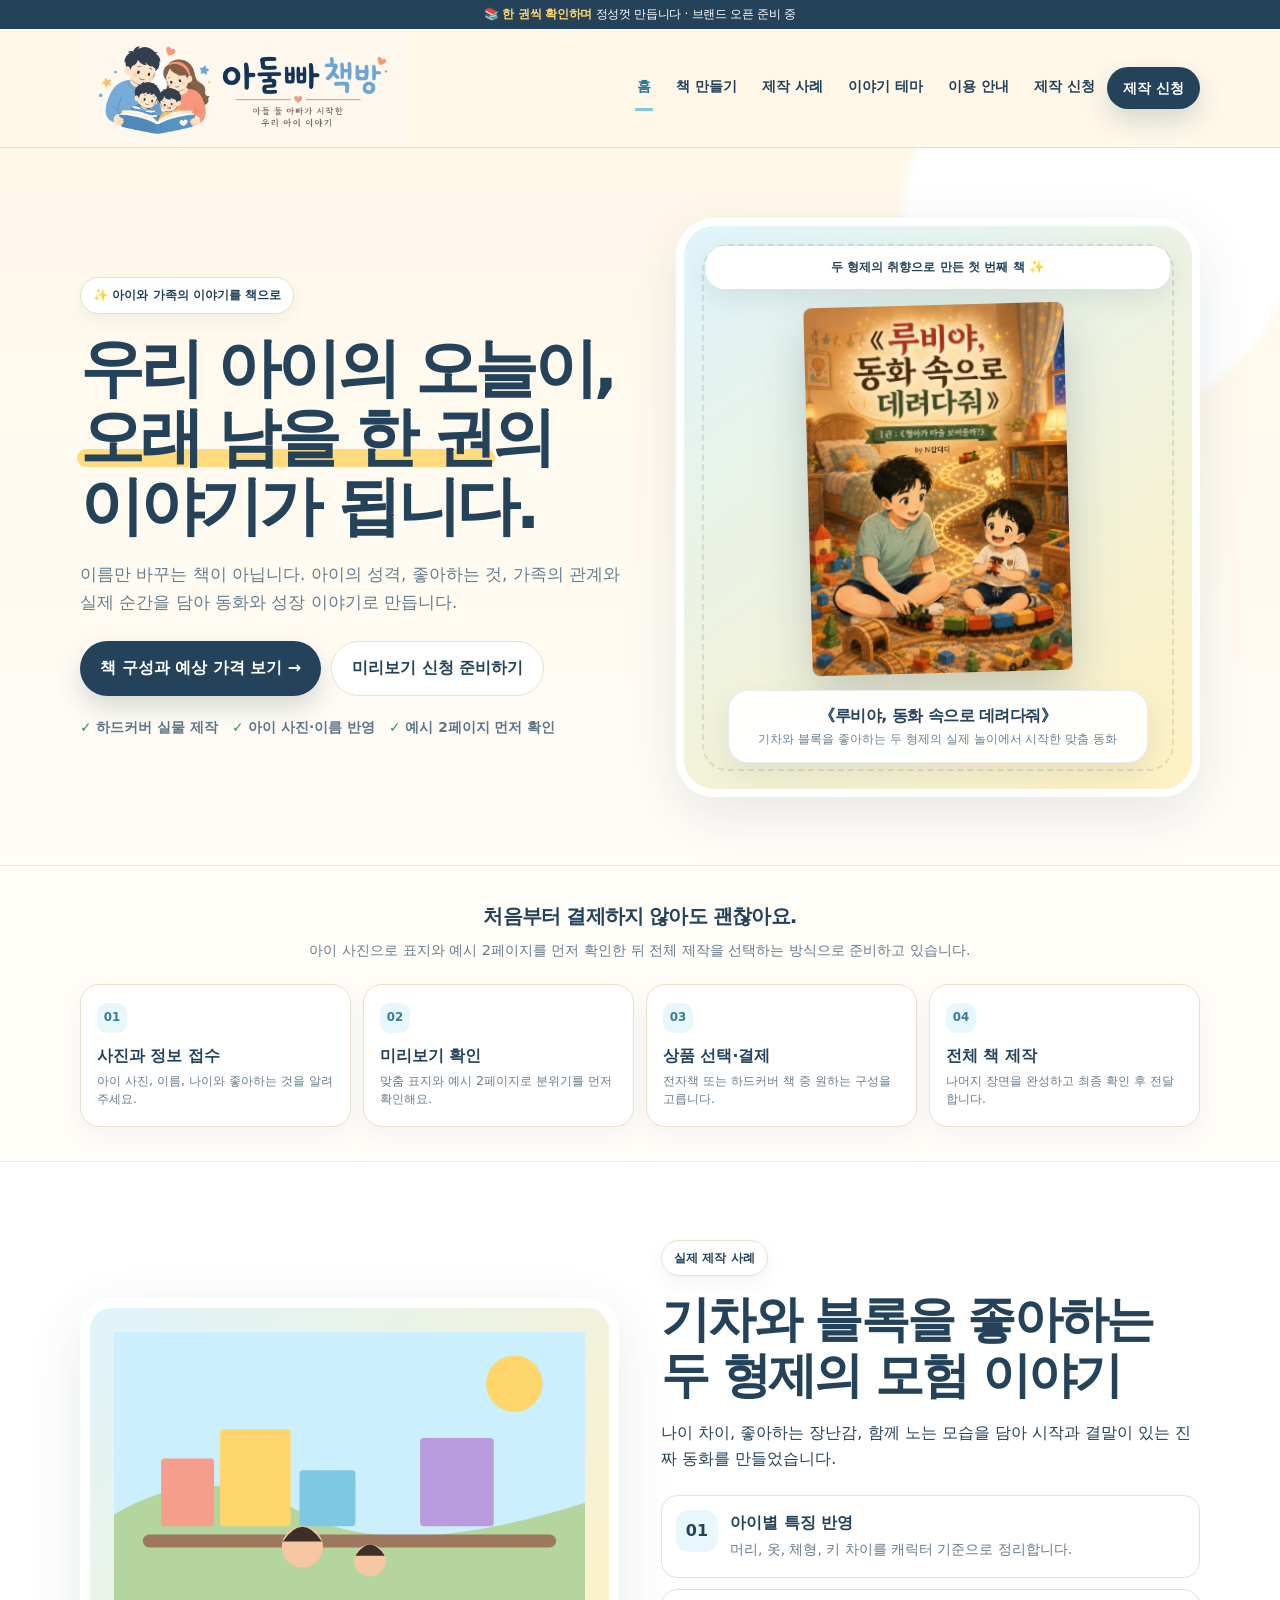
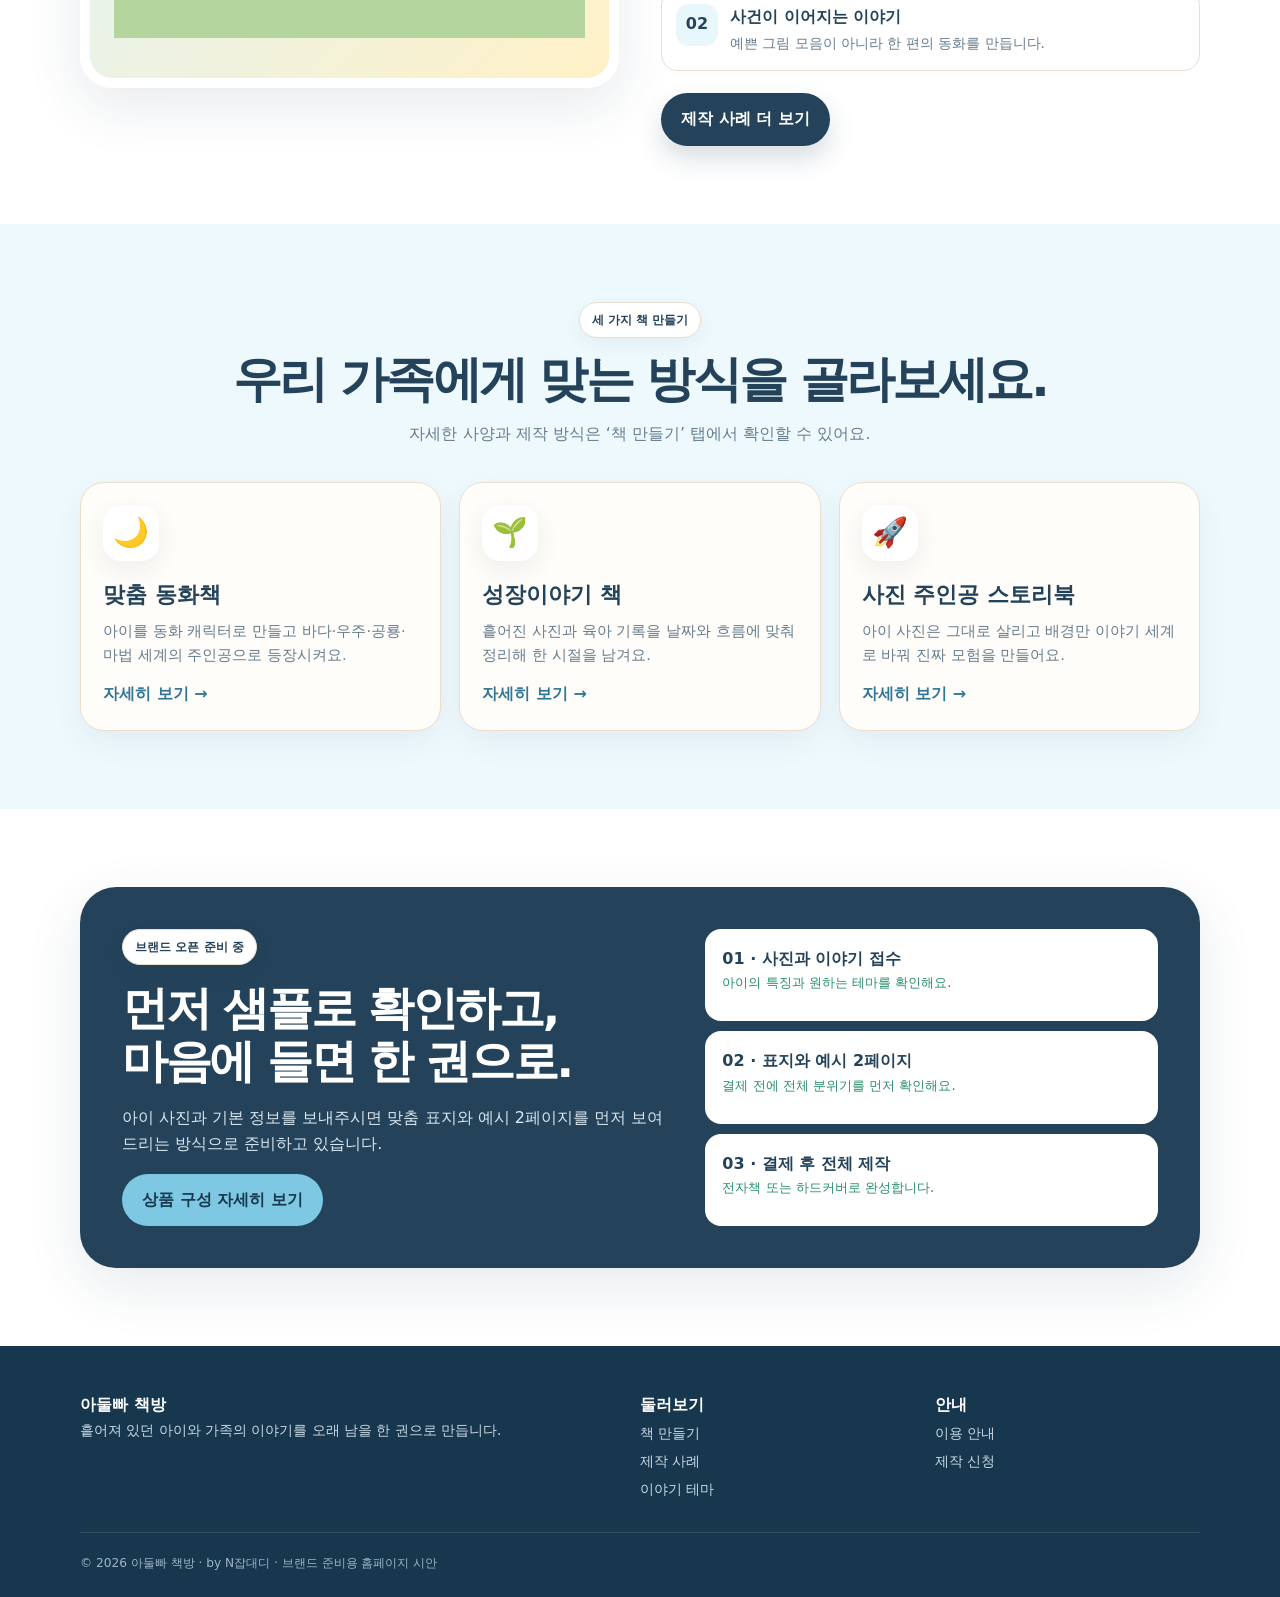
==== index.html @ 071fc6e5 "Complete homepage flow and product options [site-v24]" ====
<!doctype html><html lang="ko"><head><meta charset="utf-8"><meta name="viewport" content="width=device-width,initial-scale=1"><meta name="description" content="아둘빠 책방 — 우리 아이 이야기를 한 권의 책으로 만듭니다."><title>아둘빠 책방</title><link rel="stylesheet" href="styles.css?v=12"><link rel="stylesheet" href="image-fixes-v24.css?v=24"></head><body><div class="notice">📚 <b>한 권씩 확인하며</b> 정성껏 만듭니다 · 브랜드 오픈 준비 중</div><header><div class="container nav"><a class="brand brand-original" href="index.html" aria-label="아둘빠 책방 홈"><span class="brand-art" aria-hidden="true"></span><span class="brand-lettering" aria-hidden="true"></span></a><nav class="navlinks"><a href="index.html">홈</a><a href="products.html">책 만들기</a><a href="stories.html">제작 사례</a><a href="themes.html">이야기 테마</a><a href="guide.html">이용 안내</a><a href="apply.html">제작 신청</a></nav><a class="btn btn-primary btn-small" href="apply.html">제작 신청</a><button class="menu" aria-label="메뉴 열기">☰</button></div></header><main><section class="hero"><div class="container hero-grid"><div><span class="eyebrow">✨ 아이와 가족의 이야기를 책으로</span><h1>우리 아이의 오늘이,<br><span class="highlight">오래 남을 한 권</span>의<br>이야기가 됩니다.</h1><p class="lead">이름만 바꾸는 책이 아닙니다. 아이의 성격, 좋아하는 것, 가족의 관계와 실제 순간을 담아 동화와 성장 이야기로 만듭니다.</p><div class="hero-actions"><a class="btn btn-primary" href="products.html">책 구성과 예상 가격 보기 →</a><a class="btn btn-soft" href="apply.html">미리보기 신청 준비하기</a></div><div class="hero-meta"><span><i>✓</i> 하드커버 실물 제작</span><span><i>✓</i> 아이 사진·이름 반영</span><span><i>✓</i> 예시 2페이지 먼저 확인</span></div></div><div class="visual-card"><div class="float-note">두 형제의 취향으로 만든 첫 번째 책 ✨</div><div class="book-stage"><img class="book-cover real-book-cover" src="assets/rubiya-cover-v20.jpg?v=21" alt="루비야, 동화 속으로 데려다줘 책 표지"></div><div class="cover-caption"><strong>《루비야, 동화 속으로 데려다줘》</strong><small>기차와 블록을 좋아하는 두 형제의 실제 놀이에서 시작한 맞춤 동화</small></div></div></div></section><section class="home-preview-flow"><div class="container"><div class="preview-flow-head"><strong>처음부터 결제하지 않아도 괜찮아요.</strong><span>아이 사진으로 표지와 예시 2페이지를 먼저 확인한 뒤 전체 제작을 선택하는 방식으로 준비하고 있습니다.</span></div><div class="preview-flow-grid"><div class="preview-flow-item"><em>01</em><b>사진과 정보 접수</b><small>아이 사진, 이름, 나이와 좋아하는 것을 알려주세요.</small></div><div class="preview-flow-item"><em>02</em><b>미리보기 확인</b><small>맞춤 표지와 예시 2페이지로 분위기를 먼저 확인해요.</small></div><div class="preview-flow-item"><em>03</em><b>상품 선택·결제</b><small>전자책 또는 하드커버 책 중 원하는 구성을 고릅니다.</small></div><div class="preview-flow-item"><em>04</em><b>전체 책 제작</b><small>나머지 장면을 완성하고 최종 확인 후 전달합니다.</small></div></div></div></section><section class="section white"><div class="container sample"><div class="sample-art"><svg viewBox="0 0 800 520"><rect width="800" height="520" fill="#cceffd"/><circle cx="680" cy="88" r="48" fill="#ffd66b"/><path d="M0 310Q160 215 315 305T800 290V520H0Z" fill="#b4d59d"/><rect x="80" y="215" width="90" height="115" rx="6" fill="#f59e8b"/><rect x="180" y="165" width="120" height="165" rx="6" fill="#ffd66b"/><rect x="315" y="235" width="95" height="95" rx="6" fill="#7ec8e3"/><rect x="520" y="180" width="125" height="150" rx="6" fill="#ba9be0"/><path d="M60 355h680" stroke="#9d785e" stroke-width="22" stroke-linecap="round"/><circle cx="320" cy="365" r="35" fill="#f7c7a3"/><circle cx="435" cy="388" r="27" fill="#f7c7a3"/><path d="M287 356q33-50 66 0M410 380q25-38 50 0" fill="#3d2f29"/></svg></div><div><span class="eyebrow">실제 제작 사례</span><h2 style="font-size:clamp(2rem,3.8vw,3.5rem);line-height:1.15;letter-spacing:-.055em;margin:16px 0">기차와 블록을 좋아하는<br>두 형제의 모험 이야기</h2><p class="lead">나이 차이, 좋아하는 장난감, 함께 노는 모습을 담아 시작과 결말이 있는 진짜 동화를 만들었습니다.</p><div class="checks"><div class="check"><i>01</i><div><b>아이별 특징 반영</b><span>머리, 옷, 체형, 키 차이를 캐릭터 기준으로 정리합니다.</span></div></div><div class="check"><i>02</i><div><b>사건이 이어지는 이야기</b><span>예쁜 그림 모음이 아니라 한 편의 동화를 만듭니다.</span></div></div></div><a class="btn btn-primary" href="stories.html">제작 사례 더 보기</a></div></div></section><section class="section blue"><div class="container"><div class="head center"><span class="eyebrow">세 가지 책 만들기</span><h2>우리 가족에게 맞는 방식을 골라보세요.</h2><p>자세한 사양과 제작 방식은 ‘책 만들기’ 탭에서 확인할 수 있어요.</p></div><div class="quick-grid compact-quick-grid"><article class="quick-card"><div class="icon">🌙</div><h3>맞춤 동화책</h3><p>아이를 동화 캐릭터로 만들고 바다·우주·공룡·마법 세계의 주인공으로 등장시켜요.</p><a class="more" href="products.html#fairy">자세히 보기 →</a></article><article class="quick-card"><div class="icon">🌱</div><h3>성장이야기 책</h3><p>흩어진 사진과 육아 기록을 날짜와 흐름에 맞춰 정리해 한 시절을 남겨요.</p><a class="more" href="products.html#growth">자세히 보기 →</a></article><article class="quick-card"><div class="icon">🚀</div><h3>사진 주인공 스토리북</h3><p>아이 사진은 그대로 살리고 배경만 이야기 세계로 바꿔 진짜 모험을 만들어요.</p><a class="more" href="products.html#photo">자세히 보기 →</a></article></div></div></section><section class="section white"><div class="container cta-band"><div><span class="eyebrow">브랜드 오픈 준비 중</span><h2 style="font-size:clamp(2rem,3.6vw,3.4rem);line-height:1.15;letter-spacing:-.05em;margin:17px 0">먼저 샘플로 확인하고,<br>마음에 들면 한 권으로.</h2><p>아이 사진과 기본 정보를 보내주시면 맞춤 표지와 예시 2페이지를 먼저 보여드리는 방식으로 준비하고 있습니다.</p><a class="btn btn-sky" href="products.html">상품 구성 자세히 보기</a></div><div class="slots"><div class="slot open"><strong>01 · 사진과 이야기 접수</strong><small>아이의 특징과 원하는 테마를 확인해요.</small></div><div class="slot open"><strong>02 · 표지와 예시 2페이지</strong><small>결제 전에 전체 분위기를 먼저 확인해요.</small></div><div class="slot open"><strong>03 · 결제 후 전체 제작</strong><small>전자책 또는 하드커버로 완성합니다.</small></div></div></div></section></main><footer><div class="container"><div class="footer-grid"><div><strong>아둘빠 책방</strong><p>흩어져 있던 아이와 가족의 이야기를 오래 남을 한 권으로 만듭니다.</p></div><div><strong>둘러보기</strong><a href="products.html">책 만들기</a><a href="stories.html">제작 사례</a><a href="themes.html">이야기 테마</a></div><div><strong>안내</strong><a href="guide.html">이용 안내</a><a href="apply.html">제작 신청</a></div></div><div class="copy">© <span data-year></span> 아둘빠 책방 · by N잡대디 · 브랜드 준비용 홈페이지 시안</div></div></footer><script src="script.js?v=24"></script></body></html>
---- styles.css ----
:root{--cream:#fff8e9;--paper:#fffdf8;--sky:#7ec8e3;--sky2:#e8f7fc;--navy:#24435a;--yellow:#ffd66b;--coral:#f59e8b;--line:#eadfcd;--muted:#667d8e;--shadow:0 18px 55px rgba(36,67,90,.11);--radius:26px;--container:1120px}*{box-sizing:border-box}html{scroll-behavior:smooth}body{margin:0;background:var(--cream);color:var(--navy);font-family:Pretendard,"Noto Sans KR",system-ui,-apple-system,BlinkMacSystemFont,"Segoe UI",sans-serif;line-height:1.65}a{color:inherit;text-decoration:none}button,input,textarea,select{font:inherit}img,svg{display:block;max-width:100%}.container{width:min(calc(100% - 36px),var(--container));margin:auto}.notice{background:var(--navy);color:#fff;text-align:center;padding:8px 12px;font-size:.82rem}.notice b{color:var(--yellow)}header{position:sticky;top:0;z-index:40;background:rgba(255,248,233,.92);backdrop-filter:blur(12px);border-bottom:1px solid var(--line)}.nav{height:78px;display:flex;align-items:center;gap:24px}.brand{display:flex;align-items:center;gap:12px}.brand-mark{width:52px;height:52px;border-radius:50%;background:#fff;border:1px solid var(--line);display:grid;place-items:center}.brand-mark svg{width:44px;height:44px}.brand strong{display:block;font-size:1.12rem;letter-spacing:-.04em}.brand small{display:block;color:#6a8292;font-size:.72rem}.navlinks{display:flex;gap:21px;margin-left:auto;align-items:center;font-weight:800;font-size:.9rem}.navlinks a{padding:9px 2px;border-bottom:3px solid transparent}.navlinks a:hover,.navlinks a.active{color:#2d789a;border-color:var(--sky)}.menu{display:none;margin-left:auto;border:0;background:#fff;width:44px;height:44px;border-radius:14px;font-size:1.2rem;box-shadow:0 8px 20px rgba(36,67,90,.08)}.btn{display:inline-flex;align-items:center;justify-content:center;gap:8px;border-radius:999px;padding:13px 20px;border:0;font-weight:850;cursor:pointer;transition:.2s}.btn:hover{transform:translateY(-2px)}.btn-primary{background:var(--navy);color:#fff;box-shadow:0 12px 26px rgba(36,67,90,.18)}.btn-soft{background:#fff;border:1px solid var(--line)}.btn-sky{background:var(--sky);color:#17394f}.btn-small{padding:10px 16px;font-size:.85rem}.eyebrow{display:inline-flex;align-items:center;gap:8px;background:#fff;border:1px solid var(--line);border-radius:999px;padding:7px 12px;font-size:.77rem;font-weight:850;box-shadow:0 7px 18px rgba(36,67,90,.06)}h1,h2,h3,p{margin-top:0}.hero{padding:70px 0 68px;overflow:hidden;background:radial-gradient(circle at 86% 10%,#fff 0 15%,transparent 16%),linear-gradient(180deg,var(--cream),#fffdf8)}.hero-grid{display:grid;grid-template-columns:1.02fr .98fr;gap:50px;align-items:center}.hero h1{font-size:clamp(2.75rem,5vw,4.8rem);line-height:1.08;letter-spacing:-.067em;margin:20px 0}.hero .lead{font-size:1.05rem;color:var(--muted);max-width:610px}.highlight{position:relative;display:inline-block;z-index:0}.highlight:after{content:"";position:absolute;left:-3px;right:-3px;bottom:5px;height:18px;background:var(--yellow);border-radius:18px;z-index:-1;opacity:.85}.hero-actions{display:flex;flex-wrap:wrap;gap:10px;margin:25px 0 20px}.hero-meta{display:flex;flex-wrap:wrap;gap:14px;font-size:.86rem;font-weight:750;color:#5d7688}.hero-meta i{font-style:normal;color:#26936e}.visual-card{background:linear-gradient(145deg,#dff4fb,#fff1c2);border:8px solid #fff;border-radius:38px;min-height:470px;position:relative;overflow:hidden;box-shadow:var(--shadow)}.visual-card:before{content:"";position:absolute;inset:18px;border:2px dashed rgba(36,67,90,.12);border-radius:26px}.book-cover{position:absolute;right:7%;top:13%;width:54%;transform:rotate(5deg);filter:drop-shadow(0 24px 22px rgba(36,67,90,.2))}.family-card{position:absolute;left:6%;bottom:8%;width:41%;background:#fff;border-radius:24px;padding:12px;box-shadow:0 16px 38px rgba(36,67,90,.16);transform:rotate(-5deg)}.float-note{position:absolute;left:4%;top:8%;background:#fff;padding:10px 14px;border-radius:16px;font-weight:800;font-size:.76rem;box-shadow:0 10px 26px rgba(36,67,90,.1)}.section{padding:78px 0}.white{background:#fff}.blue{background:#eef9fd}.head{display:flex;justify-content:space-between;gap:34px;align-items:end;margin-bottom:34px}.head h2{font-size:clamp(2rem,3.8vw,3.5rem);line-height:1.16;letter-spacing:-.055em;margin:13px 0 0}.head p{max-width:500px;color:var(--muted)}.center{text-align:center;display:block}.center p{margin:14px auto 0}.quick-grid{display:grid;grid-template-columns:repeat(3,1fr);gap:18px}.quick-card{background:#fffdf9;border:1px solid var(--line);border-radius:24px;padding:25px;box-shadow:0 12px 30px rgba(36,67,90,.06);min-height:255px;display:flex;flex-direction:column}.quick-card .icon{width:56px;height:56px;border-radius:18px;background:#fff;display:grid;place-items:center;font-size:1.8rem;box-shadow:0 9px 24px rgba(36,67,90,.08)}.quick-card h3{font-size:1.4rem;margin:19px 0 8px}.quick-card p{color:var(--muted);font-size:.92rem}.quick-card .more{margin-top:auto;font-weight:900;color:#337797}.sample{display:grid;grid-template-columns:1fr 1fr;gap:42px;align-items:center}.sample-art{background:linear-gradient(135deg,#dff4fb,#fff1c6);border:10px solid #fff;border-radius:32px;box-shadow:var(--shadow);padding:24px;min-height:390px;overflow:hidden}.sample-art svg{width:100%;height:100%}.checks{display:grid;gap:11px;margin:22px 0}.check{display:grid;grid-template-columns:42px 1fr;gap:12px;padding:14px;border-radius:16px;background:#fff;border:1px solid var(--line)}.check i{font-style:normal;width:42px;height:42px;border-radius:13px;background:var(--sky2);display:grid;place-items:center;font-weight:900}.check b{display:block}.check span{font-size:.86rem;color:var(--muted)}.cta-band{display:grid;grid-template-columns:1.1fr .9fr;gap:30px;background:var(--navy);color:#fff;border-radius:36px;padding:42px;box-shadow:var(--shadow)}.cta-band p{color:#d8e6ef}.slots{display:grid;gap:10px}.slot{background:rgba(255,255,255,.1);border:1px solid rgba(255,255,255,.12);border-radius:16px;padding:16px}.slot.open{background:#fff;color:var(--navy)}.slot.open small{color:#278f6d}.slot strong,.slot small{display:block}.slot small{color:#d8e6ef}.page-hero{padding:58px 0 48px;background:linear-gradient(180deg,var(--cream),#fffdf8)}.page-hero h1{font-size:clamp(2.45rem,4.6vw,4.25rem);line-height:1.12;letter-spacing:-.06em;margin:16px 0 13px}.page-hero p{max-width:720px;color:var(--muted);font-size:1rem}.product-list{display:grid;gap:20px}.product-row{display:grid;grid-template-columns:170px 1fr 230px;gap:24px;align-items:center;background:#fff;border:1px solid var(--line);border-radius:25px;padding:24px}.product-emoji{height:142px;border-radius:22px;background:var(--tint,#e8f7fc);display:grid;place-items:center;font-size:4rem}.product-row h2{font-size:1.7rem;margin-bottom:8px}.product-row p{color:var(--muted);font-size:.93rem}.specs{display:grid;grid-template-columns:repeat(2,1fr);gap:8px}.spec{background:#fffdf8;border:1px solid var(--line);border-radius:13px;padding:10px 12px;font-size:.82rem}.product-price{background:var(--navy);color:#fff;border-radius:20px;padding:20px}.product-price small{display:block;color:#d6e4ec}.product-price strong{font-size:1.28rem;display:block;margin:6px 0 12px}.gallery{display:grid;grid-template-columns:repeat(2,1fr);gap:20px}.case{background:#fff;border:1px solid var(--line);border-radius:26px;overflow:hidden;box-shadow:0 12px 30px rgba(36,67,90,.06)}.case-art{min-height:300px;background:linear-gradient(135deg,#dff4fb,#fff1c6);padding:22px}.case-body{padding:23px}.case-body p{color:var(--muted)}.case-meta{display:flex;flex-wrap:wrap;gap:8px}.pill{background:var(--sky2);border-radius:999px;padding:7px 11px;font-size:.78rem;font-weight:800}.themes{display:grid;grid-template-columns:repeat(4,1fr);gap:16px}.theme-card{border-radius:23px;padding:22px;min-height:190px;border:1px solid rgba(36,67,90,.08);display:flex;flex-direction:column;justify-content:space-between}.theme-card .emoji{font-size:2.5rem}.theme-card h3{font-size:1.32rem;margin:15px 0 3px}.theme-card p{font-size:.86rem;color:#587184}.sea{background:#dff5ff}.space{background:#e8e7ff}.dino{background:#e4f3d8}.magic{background:#f4e4ff}.explore{background:#fff0d2}.future{background:#ddf5ef}.forest{background:#e5f3e6}.birthday{background:#ffe7e2}.guide-grid{display:grid;grid-template-columns:repeat(2,1fr);gap:20px}.guide-card{background:#fff;border:1px solid var(--line);border-radius:24px;padding:25px}.guide-card h2{font-size:1.5rem}.guide-card p,.guide-card li{color:var(--muted);font-size:.92rem}.steps{display:grid;grid-template-columns:repeat(5,1fr);gap:12px}.step{background:#fff;border:1px solid var(--line);border-radius:20px;padding:20px}.step em{font-style:normal;color:#5796b3;font-size:.73rem;font-weight:900}.step h3{font-size:1.06rem;margin:13px 0 6px}.step p{font-size:.84rem;color:var(--muted)}.faq{display:grid;gap:10px}.faq details{background:#fff;border:1px solid var(--line);border-radius:17px;padding:17px 19px}.faq summary{font-weight:850;cursor:pointer;list-style:none}.faq p{margin:10px 0 0;color:var(--muted);font-size:.9rem}.form-layout{display:grid;grid-template-columns:.72fr 1.28fr;gap:26px;align-items:start}.form-side{background:var(--navy);color:#fff;border-radius:27px;padding:27px;position:sticky;top:104px}.form-side p,.form-side li{color:#d8e6ef}.form-card{background:#fff;border:1px solid var(--line);border-radius:27px;padding:28px;box-shadow:var(--shadow)}.choice-grid{display:grid;grid-template-columns:repeat(3,1fr);gap:10px;margin-bottom:20px}.choice{position:relative;border:2px solid var(--line);border-radius:18px;padding:16px;cursor:pointer}.choice input{position:absolute;opacity:0}.choice:has(input:checked){border-color:var(--sky);background:#effaff}.choice strong{display:block}.choice span{font-size:.8rem;color:var(--muted)}.grid2{display:grid;grid-template-columns:1fr 1fr;gap:13px}.field{margin-bottom:14px}.field label{display:block;font-weight:850;margin-bottom:6px}.field input,.field textarea,.field select{width:100%;border:1px solid var(--line);border-radius:13px;padding:12px 13px;background:#fffdf9;color:var(--navy);outline:none}.field textarea{min-height:98px;resize:vertical}.field input:focus,.field textarea:focus,.field select:focus{border-color:var(--sky);box-shadow:0 0 0 4px rgba(126,200,227,.17)}.chips{display:flex;flex-wrap:wrap;gap:7px}.chip{position:relative}.chip input{position:absolute;opacity:0}.chip span{display:inline-flex;padding:7px 11px;border:1px solid var(--line);border-radius:999px;font-size:.82rem;font-weight:750}.chip:has(input:checked) span{background:var(--sky2);border-color:var(--sky)}.agree{display:flex;gap:8px;align-items:flex-start;font-size:.83rem;margin:15px 0}.result{display:none;margin-top:15px;padding:14px;border-radius:14px;background:#e8f7ec;color:#236d45;font-weight:750}.result.show{display:block}footer{background:#17374f;color:#fff;padding:46px 0 24px}.footer-grid{display:grid;grid-template-columns:1.5fr repeat(2,.75fr);gap:30px}.footer-grid p,.footer-grid a{color:#c8d8e3;font-size:.85rem}.footer-grid a{display:block;padding:3px 0}.copy{border-top:1px solid rgba(255,255,255,.12);margin-top:28px;padding-top:20px;color:#9fb5c4;font-size:.76rem}@media(max-width:980px){.navlinks,.nav>.btn{display:none}.menu{display:block}.navlinks.open{display:flex;position:absolute;top:78px;left:16px;right:16px;background:#fff;border:1px solid var(--line);border-radius:20px;padding:15px;flex-direction:column;align-items:flex-start;box-shadow:var(--shadow)}.hero-grid,.sample,.cta-band,.form-layout{grid-template-columns:1fr}.quick-grid{grid-template-columns:1fr}.product-row{grid-template-columns:140px 1fr}.product-price{grid-column:1/-1}.themes{grid-template-columns:repeat(2,1fr)}.steps{grid-template-columns:repeat(2,1fr)}.gallery,.guide-grid{grid-template-columns:1fr}.form-side{position:static}.choice-grid{grid-template-columns:1fr}.footer-grid{grid-template-columns:1fr 1fr}.footer-grid>div:first-child{grid-column:1/-1}}@media(max-width:640px){.container{width:min(calc(100% - 24px),var(--container))}.notice{font-size:.72rem}.nav{height:68px}.brand-mark{width:46px;height:46px}.brand small{display:none}.hero{padding:46px 0 52px}.hero h1{font-size:clamp(2.28rem,11vw,3.15rem);line-height:1.08}.hero .lead{font-size:.95rem}.hero-actions .btn{width:100%}.hero-meta{font-size:.8rem;gap:10px}.visual-card{min-height:345px;border-width:6px}.float-note{font-size:.66rem}.section{padding:58px 0}.head{display:block;margin-bottom:27px}.head h2{font-size:2rem}.page-hero{padding:42px 0 36px}.page-hero h1{font-size:2.35rem}.quick-card{min-height:auto}.sample{gap:24px}.sample-art{min-height:310px}.cta-band{padding:28px 21px}.product-row{grid-template-columns:1fr;padding:18px}.product-emoji{height:115px}.specs{grid-template-columns:1fr 1fr}.themes{grid-template-columns:1fr 1fr}.theme-card{min-height:155px;padding:17px}.steps{grid-template-columns:1fr}.step{padding:18px}.form-card{padding:21px 17px}.grid2{grid-template-columns:1fr}.footer-grid{grid-template-columns:1fr}.footer-grid>div:first-child{grid-column:auto}}
---- image-fixes-v24.css ----
@import url("image-fixes-v23.css?v=23");

.check span{word-break:keep-all!important}
.cta-band .eyebrow{color:var(--navy)!important}
.quick-grid.compact-quick-grid .quick-card{min-height:220px;padding:22px}
.quick-grid.compact-quick-grid .quick-card h3{margin:15px 0 6px}
.quick-grid.compact-quick-grid .quick-card p{margin-bottom:14px}

.home-preview-flow{padding:34px 0;background:#fffdf8;border-top:1px solid rgba(234,223,205,.7);border-bottom:1px solid rgba(234,223,205,.7)}
.preview-flow-head{text-align:center;margin-bottom:20px}
.preview-flow-head strong{display:block;font-size:1.25rem;letter-spacing:-.04em;margin-bottom:4px}
.preview-flow-head span{color:var(--muted);font-size:.9rem}
.preview-flow-grid{display:grid;grid-template-columns:repeat(4,1fr);gap:12px}
.preview-flow-item{position:relative;background:#fff;border:1px solid var(--line);border-radius:19px;padding:18px 16px;min-height:118px;box-shadow:0 9px 22px rgba(36,67,90,.05)}
.preview-flow-item em{display:inline-grid;place-items:center;width:30px;height:30px;border-radius:10px;background:var(--sky2);font-style:normal;font-size:.74rem;font-weight:900;color:#397c9d;margin-bottom:10px}
.preview-flow-item b{display:block;font-size:.98rem;margin-bottom:3px}
.preview-flow-item small{display:block;color:var(--muted);font-size:.78rem;line-height:1.45}

.product-intro-note{margin-top:18px;padding:15px 18px;border-radius:17px;background:#fff;border:1px solid var(--line);color:var(--muted);font-size:.88rem}
.product-intro-note b{color:var(--navy)}
.process-grid{display:grid;grid-template-columns:repeat(4,1fr);gap:14px}
.process-card{background:#fff;border:1px solid var(--line);border-radius:22px;padding:22px;min-height:190px;box-shadow:0 10px 28px rgba(36,67,90,.05)}
.process-card em{font-style:normal;color:#5a9bbb;font-size:.72rem;font-weight:900}
.process-card .process-icon{font-size:2rem;margin:13px 0 10px}
.process-card h3{font-size:1.12rem;margin:0 0 7px}
.process-card p{font-size:.86rem;color:var(--muted);margin:0}

.offer-grid{display:grid;grid-template-columns:repeat(3,1fr);gap:18px;align-items:stretch}
.offer-card{position:relative;background:#fff;border:1px solid var(--line);border-radius:28px;padding:26px;display:flex;flex-direction:column;min-height:440px;box-shadow:0 14px 34px rgba(36,67,90,.07)}
.offer-card.featured{border:3px solid var(--sky);transform:translateY(-8px);box-shadow:0 20px 45px rgba(36,67,90,.13)}
.offer-badge{position:absolute;right:18px;top:18px;background:var(--navy);color:#fff;border-radius:999px;padding:6px 10px;font-size:.72rem;font-weight:900}
.offer-icon{width:58px;height:58px;border-radius:18px;background:var(--sky2);display:grid;place-items:center;font-size:1.8rem;margin-bottom:18px}
.offer-card h2{font-size:1.55rem;margin:0 0 7px}
.offer-card .offer-sub{color:var(--muted);font-size:.87rem;min-height:48px}
.offer-price-label{font-size:.73rem;font-weight:850;color:#5c8296;margin-top:19px}
.offer-price{font-size:2rem;letter-spacing:-.05em;font-weight:950;line-height:1.2;margin:4px 0 17px}
.offer-list{display:grid;gap:9px;margin:0 0 22px;padding:0;list-style:none}
.offer-list li{position:relative;padding-left:20px;font-size:.86rem;color:#526c7e}
.offer-list li:before{content:"✓";position:absolute;left:0;color:#25916d;font-weight:950}
.offer-card .btn{margin-top:auto;width:100%}
.pricing-caution{margin-top:22px;text-align:center;color:var(--muted);font-size:.84rem}

.story-choice-grid{display:grid;grid-template-columns:repeat(3,1fr);gap:16px}
.story-choice{background:#fff;border:1px solid var(--line);border-radius:23px;padding:23px}
.story-choice .emoji{font-size:2rem;margin-bottom:12px}
.story-choice h3{font-size:1.25rem;margin:0 0 7px}
.story-choice p{color:var(--muted);font-size:.87rem;margin-bottom:13px}
.story-choice a{font-size:.84rem;font-weight:900;color:#337797}

.format-note{display:grid;grid-template-columns:44px 1fr;gap:13px;align-items:start;margin-top:24px;padding:18px;background:#fff7d7;border:1px solid #efd98e;border-radius:20px}
.format-note i{font-style:normal;width:44px;height:44px;border-radius:14px;background:#fff;display:grid;place-items:center;font-size:1.3rem}
.format-note b{display:block;margin-bottom:3px}
.format-note span{display:block;color:#6d664e;font-size:.84rem;line-height:1.55}

@media(max-width:980px){
  .preview-flow-grid,.process-grid{grid-template-columns:repeat(2,1fr)}
  .offer-grid{grid-template-columns:1fr}
  .offer-card{min-height:0}
  .offer-card.featured{transform:none}
  .story-choice-grid{grid-template-columns:1fr}
}

@media(max-width:640px){
  .home-preview-flow{padding:28px 0}
  .preview-flow-grid{grid-template-columns:1fr 1fr;gap:9px}
  .preview-flow-item{min-height:112px;padding:15px 13px;border-radius:17px}
  .preview-flow-head strong{font-size:1.12rem}
  .preview-flow-head span{font-size:.8rem}
  .quick-grid.compact-quick-grid .quick-card{min-height:0;padding:20px}
  .quick-grid.compact-quick-grid .quick-card .icon{width:50px;height:50px;font-size:1.55rem}
  .process-grid{grid-template-columns:1fr}
  .process-card{min-height:0;padding:19px}
  .offer-card{padding:22px;min-height:0;border-radius:24px}
  .offer-price{font-size:1.8rem}
  .story-choice{padding:20px}
  .format-note{grid-template-columns:38px 1fr;padding:15px}
  .format-note i{width:38px;height:38px}
}
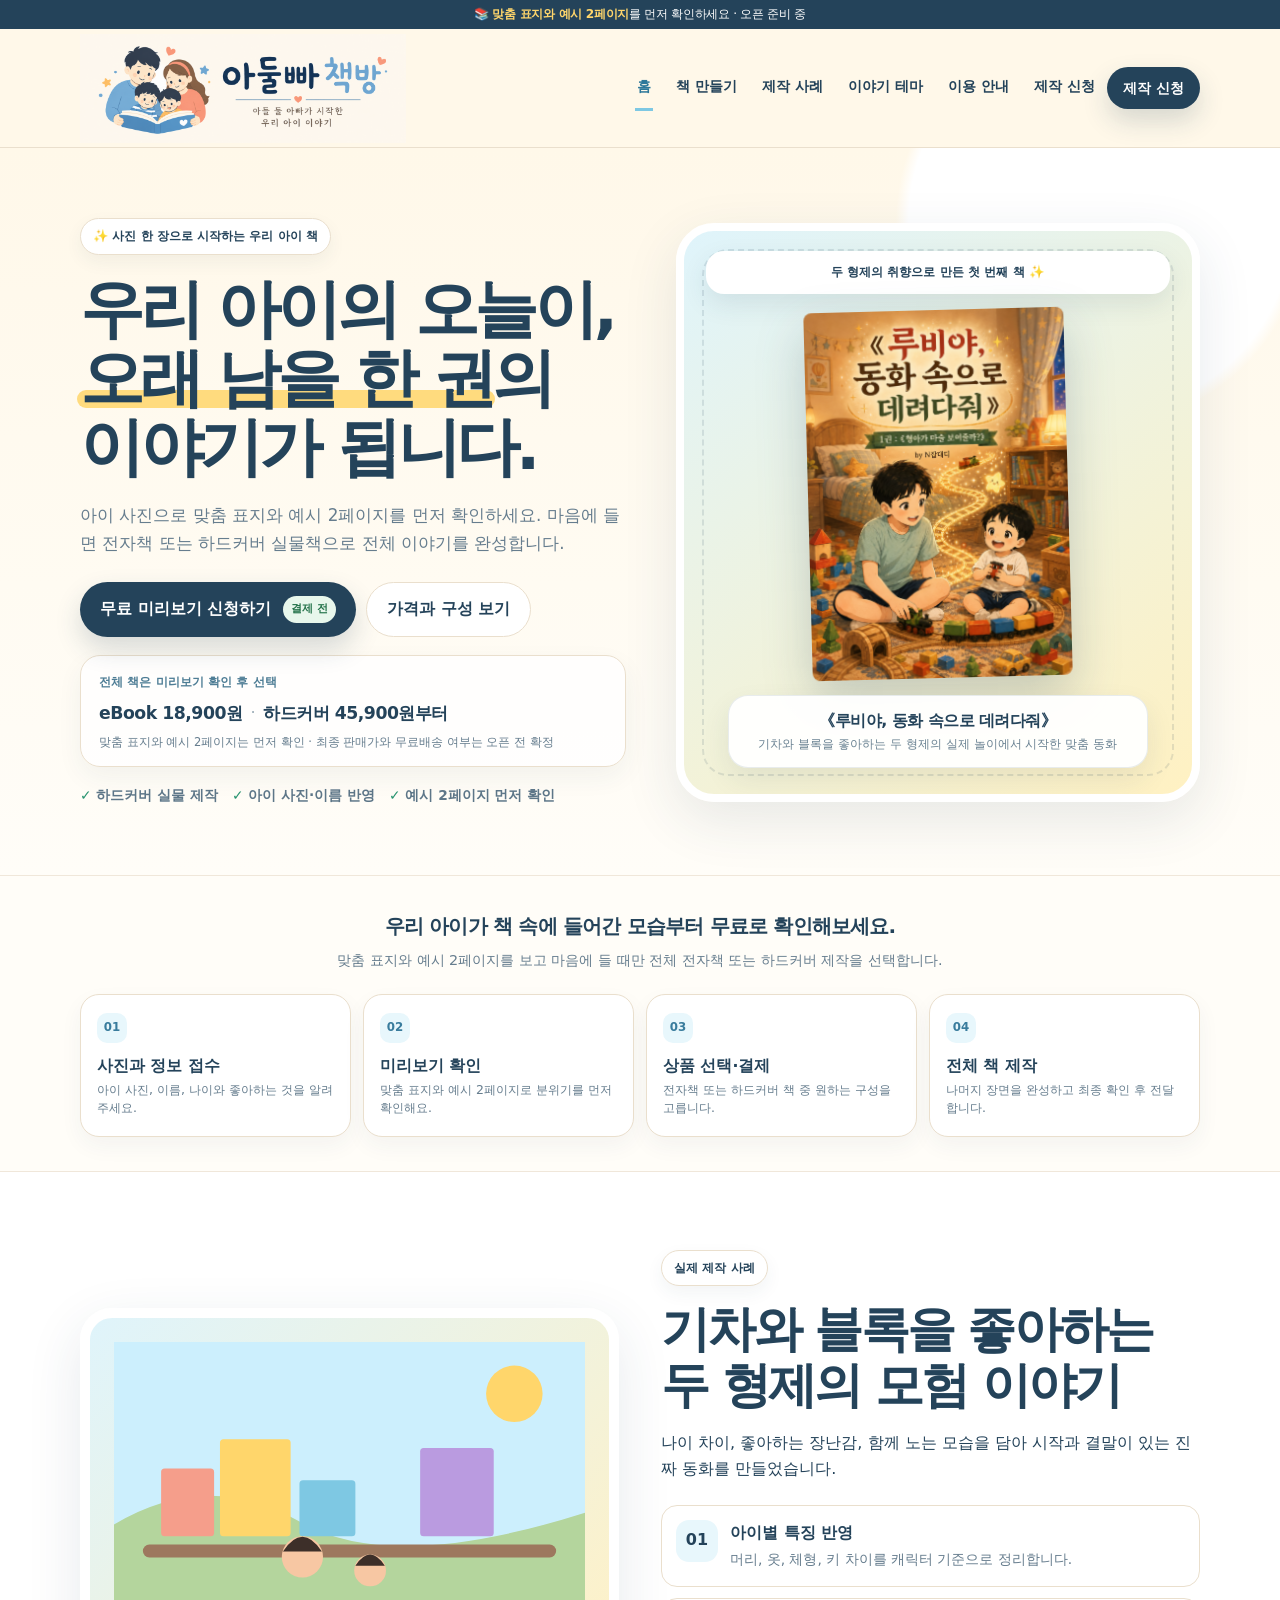
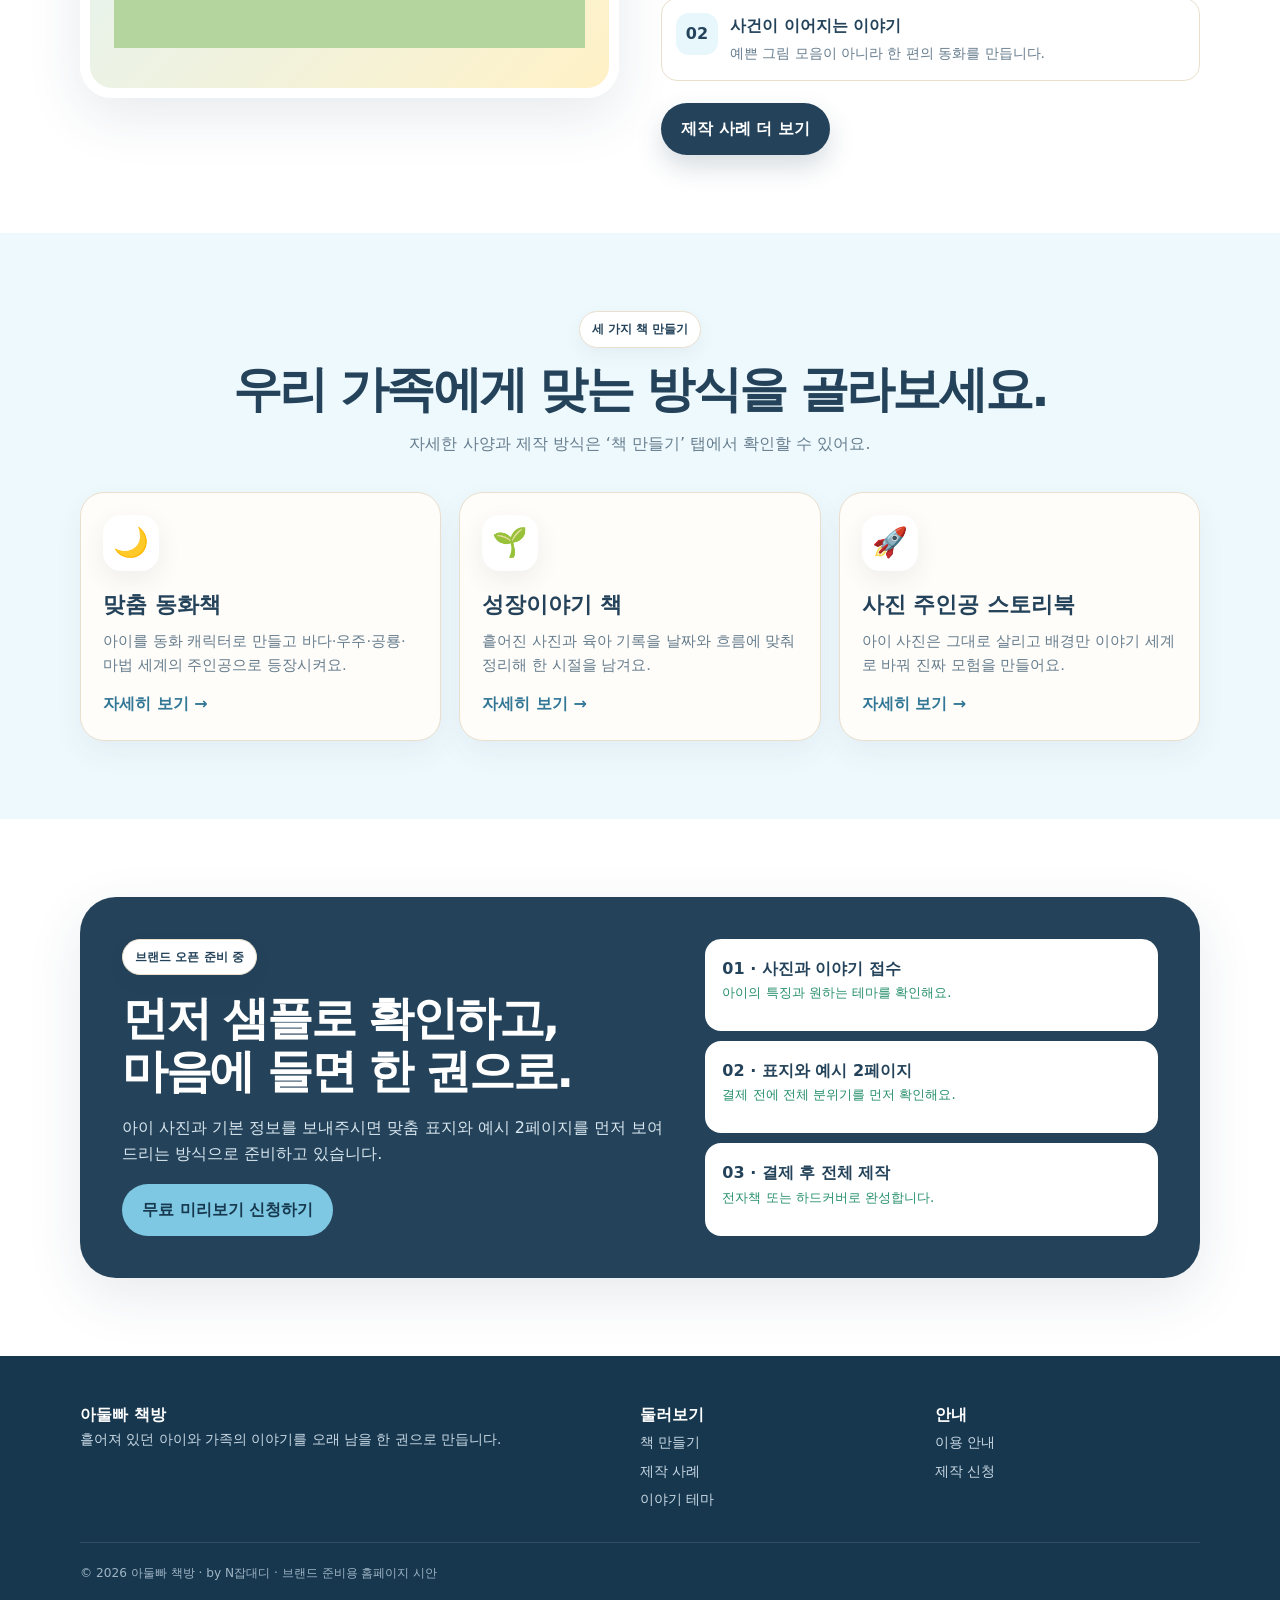
==== commit dc77d72f: "Add free preview CTA with transparent prices [site-v25]" ====
--- a/index.html
+++ b/index.html
@@ -1 +1 @@
-<!doctype html><html lang="ko"><head><meta charset="utf-8"><meta name="viewport" content="width=device-width,initial-scale=1"><meta name="description" content="아둘빠 책방 — 우리 아이 이야기를 한 권의 책으로 만듭니다."><title>아둘빠 책방</title><link rel="stylesheet" href="styles.css?v=12"><link rel="stylesheet" href="image-fixes-v24.css?v=24"></head><body><div class="notice">📚 <b>한 권씩 확인하며</b> 정성껏 만듭니다 · 브랜드 오픈 준비 중</div><header><div class="container nav"><a class="brand brand-original" href="index.html" aria-label="아둘빠 책방 홈"><span class="brand-art" aria-hidden="true"></span><span class="brand-lettering" aria-hidden="true"></span></a><nav class="navlinks"><a href="index.html">홈</a><a href="products.html">책 만들기</a><a href="stories.html">제작 사례</a><a href="themes.html">이야기 테마</a><a href="guide.html">이용 안내</a><a href="apply.html">제작 신청</a></nav><a class="btn btn-primary btn-small" href="apply.html">제작 신청</a><button class="menu" aria-label="메뉴 열기">☰</button></div></header><main><section class="hero"><div class="container hero-grid"><div><span class="eyebrow">✨ 아이와 가족의 이야기를 책으로</span><h1>우리 아이의 오늘이,<br><span class="highlight">오래 남을 한 권</span>의<br>이야기가 됩니다.</h1><p class="lead">이름만 바꾸는 책이 아닙니다. 아이의 성격, 좋아하는 것, 가족의 관계와 실제 순간을 담아 동화와 성장 이야기로 만듭니다.</p><div class="hero-actions"><a class="btn btn-primary" href="products.html">책 구성과 예상 가격 보기 →</a><a class="btn btn-soft" href="apply.html">미리보기 신청 준비하기</a></div><div class="hero-meta"><span><i>✓</i> 하드커버 실물 제작</span><span><i>✓</i> 아이 사진·이름 반영</span><span><i>✓</i> 예시 2페이지 먼저 확인</span></div></div><div class="visual-card"><div class="float-note">두 형제의 취향으로 만든 첫 번째 책 ✨</div><div class="book-stage"><img class="book-cover real-book-cover" src="assets/rubiya-cover-v20.jpg?v=21" alt="루비야, 동화 속으로 데려다줘 책 표지"></div><div class="cover-caption"><strong>《루비야, 동화 속으로 데려다줘》</strong><small>기차와 블록을 좋아하는 두 형제의 실제 놀이에서 시작한 맞춤 동화</small></div></div></div></section><section class="home-preview-flow"><div class="container"><div class="preview-flow-head"><strong>처음부터 결제하지 않아도 괜찮아요.</strong><span>아이 사진으로 표지와 예시 2페이지를 먼저 확인한 뒤 전체 제작을 선택하는 방식으로 준비하고 있습니다.</span></div><div class="preview-flow-grid"><div class="preview-flow-item"><em>01</em><b>사진과 정보 접수</b><small>아이 사진, 이름, 나이와 좋아하는 것을 알려주세요.</small></div><div class="preview-flow-item"><em>02</em><b>미리보기 확인</b><small>맞춤 표지와 예시 2페이지로 분위기를 먼저 확인해요.</small></div><div class="preview-flow-item"><em>03</em><b>상품 선택·결제</b><small>전자책 또는 하드커버 책 중 원하는 구성을 고릅니다.</small></div><div class="preview-flow-item"><em>04</em><b>전체 책 제작</b><small>나머지 장면을 완성하고 최종 확인 후 전달합니다.</small></div></div></div></section><section class="section white"><div class="container sample"><div class="sample-art"><svg viewBox="0 0 800 520"><rect width="800" height="520" fill="#cceffd"/><circle cx="680" cy="88" r="48" fill="#ffd66b"/><path d="M0 310Q160 215 315 305T800 290V520H0Z" fill="#b4d59d"/><rect x="80" y="215" width="90" height="115" rx="6" fill="#f59e8b"/><rect x="180" y="165" width="120" height="165" rx="6" fill="#ffd66b"/><rect x="315" y="235" width="95" height="95" rx="6" fill="#7ec8e3"/><rect x="520" y="180" width="125" height="150" rx="6" fill="#ba9be0"/><path d="M60 355h680" stroke="#9d785e" stroke-width="22" stroke-linecap="round"/><circle cx="320" cy="365" r="35" fill="#f7c7a3"/><circle cx="435" cy="388" r="27" fill="#f7c7a3"/><path d="M287 356q33-50 66 0M410 380q25-38 50 0" fill="#3d2f29"/></svg></div><div><span class="eyebrow">실제 제작 사례</span><h2 style="font-size:clamp(2rem,3.8vw,3.5rem);line-height:1.15;letter-spacing:-.055em;margin:16px 0">기차와 블록을 좋아하는<br>두 형제의 모험 이야기</h2><p class="lead">나이 차이, 좋아하는 장난감, 함께 노는 모습을 담아 시작과 결말이 있는 진짜 동화를 만들었습니다.</p><div class="checks"><div class="check"><i>01</i><div><b>아이별 특징 반영</b><span>머리, 옷, 체형, 키 차이를 캐릭터 기준으로 정리합니다.</span></div></div><div class="check"><i>02</i><div><b>사건이 이어지는 이야기</b><span>예쁜 그림 모음이 아니라 한 편의 동화를 만듭니다.</span></div></div></div><a class="btn btn-primary" href="stories.html">제작 사례 더 보기</a></div></div></section><section class="section blue"><div class="container"><div class="head center"><span class="eyebrow">세 가지 책 만들기</span><h2>우리 가족에게 맞는 방식을 골라보세요.</h2><p>자세한 사양과 제작 방식은 ‘책 만들기’ 탭에서 확인할 수 있어요.</p></div><div class="quick-grid compact-quick-grid"><article class="quick-card"><div class="icon">🌙</div><h3>맞춤 동화책</h3><p>아이를 동화 캐릭터로 만들고 바다·우주·공룡·마법 세계의 주인공으로 등장시켜요.</p><a class="more" href="products.html#fairy">자세히 보기 →</a></article><article class="quick-card"><div class="icon">🌱</div><h3>성장이야기 책</h3><p>흩어진 사진과 육아 기록을 날짜와 흐름에 맞춰 정리해 한 시절을 남겨요.</p><a class="more" href="products.html#growth">자세히 보기 →</a></article><article class="quick-card"><div class="icon">🚀</div><h3>사진 주인공 스토리북</h3><p>아이 사진은 그대로 살리고 배경만 이야기 세계로 바꿔 진짜 모험을 만들어요.</p><a class="more" href="products.html#photo">자세히 보기 →</a></article></div></div></section><section class="section white"><div class="container cta-band"><div><span class="eyebrow">브랜드 오픈 준비 중</span><h2 style="font-size:clamp(2rem,3.6vw,3.4rem);line-height:1.15;letter-spacing:-.05em;margin:17px 0">먼저 샘플로 확인하고,<br>마음에 들면 한 권으로.</h2><p>아이 사진과 기본 정보를 보내주시면 맞춤 표지와 예시 2페이지를 먼저 보여드리는 방식으로 준비하고 있습니다.</p><a class="btn btn-sky" href="products.html">상품 구성 자세히 보기</a></div><div class="slots"><div class="slot open"><strong>01 · 사진과 이야기 접수</strong><small>아이의 특징과 원하는 테마를 확인해요.</small></div><div class="slot open"><strong>02 · 표지와 예시 2페이지</strong><small>결제 전에 전체 분위기를 먼저 확인해요.</small></div><div class="slot open"><strong>03 · 결제 후 전체 제작</strong><small>전자책 또는 하드커버로 완성합니다.</small></div></div></div></section></main><footer><div class="container"><div class="footer-grid"><div><strong>아둘빠 책방</strong><p>흩어져 있던 아이와 가족의 이야기를 오래 남을 한 권으로 만듭니다.</p></div><div><strong>둘러보기</strong><a href="products.html">책 만들기</a><a href="stories.html">제작 사례</a><a href="themes.html">이야기 테마</a></div><div><strong>안내</strong><a href="guide.html">이용 안내</a><a href="apply.html">제작 신청</a></div></div><div class="copy">© <span data-year></span> 아둘빠 책방 · by N잡대디 · 브랜드 준비용 홈페이지 시안</div></div></footer><script src="script.js?v=24"></script></body></html>+<!doctype html><html lang="ko"><head><meta charset="utf-8"><meta name="viewport" content="width=device-width,initial-scale=1"><meta name="description" content="아둘빠 책방 — 우리 아이 이야기를 한 권의 책으로 만듭니다."><title>아둘빠 책방</title><link rel="stylesheet" href="styles.css?v=12"><link rel="stylesheet" href="image-fixes-v25.css?v=25"></head><body><div class="notice">📚 <b>맞춤 표지와 예시 2페이지</b>를 먼저 확인하세요 · 오픈 준비 중</div><header><div class="container nav"><a class="brand brand-original" href="index.html" aria-label="아둘빠 책방 홈"><span class="brand-art" aria-hidden="true"></span><span class="brand-lettering" aria-hidden="true"></span></a><nav class="navlinks"><a href="index.html">홈</a><a href="products.html">책 만들기</a><a href="stories.html">제작 사례</a><a href="themes.html">이야기 테마</a><a href="guide.html">이용 안내</a><a href="apply.html">제작 신청</a></nav><a class="btn btn-primary btn-small" href="apply.html">제작 신청</a><button class="menu" aria-label="메뉴 열기">☰</button></div></header><main><section class="hero"><div class="container hero-grid"><div><span class="eyebrow">✨ 사진 한 장으로 시작하는 우리 아이 책</span><h1>우리 아이의 오늘이,<br><span class="highlight">오래 남을 한 권</span>의<br>이야기가 됩니다.</h1><p class="lead">아이 사진으로 맞춤 표지와 예시 2페이지를 먼저 확인하세요. 마음에 들면 전자책 또는 하드커버 실물책으로 전체 이야기를 완성합니다.</p><div class="hero-actions"><a class="btn btn-primary" href="apply.html?mode=preview">무료 미리보기 신청하기 <span class="hero-free-label">결제 전</span></a><a class="btn btn-soft" href="products.html#formats">가격과 구성 보기</a></div><div class="hero-price-summary"><strong>전체 책은 미리보기 확인 후 선택</strong><div class="hero-price-row"><b>eBook 18,900원</b><i>·</i><b>하드커버 45,900원부터</b></div><small>맞춤 표지와 예시 2페이지는 먼저 확인 · 최종 판매가와 무료배송 여부는 오픈 전 확정</small></div><div class="hero-meta"><span><i>✓</i> 하드커버 실물 제작</span><span><i>✓</i> 아이 사진·이름 반영</span><span><i>✓</i> 예시 2페이지 먼저 확인</span></div></div><div class="visual-card"><div class="float-note">두 형제의 취향으로 만든 첫 번째 책 ✨</div><div class="book-stage"><img class="book-cover real-book-cover" src="assets/rubiya-cover-v20.jpg?v=21" alt="루비야, 동화 속으로 데려다줘 책 표지"></div><div class="cover-caption"><strong>《루비야, 동화 속으로 데려다줘》</strong><small>기차와 블록을 좋아하는 두 형제의 실제 놀이에서 시작한 맞춤 동화</small></div></div></div></section><section class="home-preview-flow"><div class="container"><div class="preview-flow-head"><strong>우리 아이가 책 속에 들어간 모습부터 무료로 확인해보세요.</strong><span>맞춤 표지와 예시 2페이지를 보고 마음에 들 때만 전체 전자책 또는 하드커버 제작을 선택합니다.</span></div><div class="preview-flow-grid"><div class="preview-flow-item"><em>01</em><b>사진과 정보 접수</b><small>아이 사진, 이름, 나이와 좋아하는 것을 알려주세요.</small></div><div class="preview-flow-item"><em>02</em><b>미리보기 확인</b><small>맞춤 표지와 예시 2페이지로 분위기를 먼저 확인해요.</small></div><div class="preview-flow-item"><em>03</em><b>상품 선택·결제</b><small>전자책 또는 하드커버 책 중 원하는 구성을 고릅니다.</small></div><div class="preview-flow-item"><em>04</em><b>전체 책 제작</b><small>나머지 장면을 완성하고 최종 확인 후 전달합니다.</small></div></div></div></section><section class="section white"><div class="container sample"><div class="sample-art"><svg viewBox="0 0 800 520"><rect width="800" height="520" fill="#cceffd"/><circle cx="680" cy="88" r="48" fill="#ffd66b"/><path d="M0 310Q160 215 315 305T800 290V520H0Z" fill="#b4d59d"/><rect x="80" y="215" width="90" height="115" rx="6" fill="#f59e8b"/><rect x="180" y="165" width="120" height="165" rx="6" fill="#ffd66b"/><rect x="315" y="235" width="95" height="95" rx="6" fill="#7ec8e3"/><rect x="520" y="180" width="125" height="150" rx="6" fill="#ba9be0"/><path d="M60 355h680" stroke="#9d785e" stroke-width="22" stroke-linecap="round"/><circle cx="320" cy="365" r="35" fill="#f7c7a3"/><circle cx="435" cy="388" r="27" fill="#f7c7a3"/><path d="M287 356q33-50 66 0M410 380q25-38 50 0" fill="#3d2f29"/></svg></div><div><span class="eyebrow">실제 제작 사례</span><h2 style="font-size:clamp(2rem,3.8vw,3.5rem);line-height:1.15;letter-spacing:-.055em;margin:16px 0">기차와 블록을 좋아하는<br>두 형제의 모험 이야기</h2><p class="lead">나이 차이, 좋아하는 장난감, 함께 노는 모습을 담아 시작과 결말이 있는 진짜 동화를 만들었습니다.</p><div class="checks"><div class="check"><i>01</i><div><b>아이별 특징 반영</b><span>머리, 옷, 체형, 키 차이를 캐릭터 기준으로 정리합니다.</span></div></div><div class="check"><i>02</i><div><b>사건이 이어지는 이야기</b><span>예쁜 그림 모음이 아니라 한 편의 동화를 만듭니다.</span></div></div></div><a class="btn btn-primary" href="stories.html">제작 사례 더 보기</a></div></div></section><section class="section blue"><div class="container"><div class="head center"><span class="eyebrow">세 가지 책 만들기</span><h2>우리 가족에게 맞는 방식을 골라보세요.</h2><p>자세한 사양과 제작 방식은 ‘책 만들기’ 탭에서 확인할 수 있어요.</p></div><div class="quick-grid compact-quick-grid"><article class="quick-card"><div class="icon">🌙</div><h3>맞춤 동화책</h3><p>아이를 동화 캐릭터로 만들고 바다·우주·공룡·마법 세계의 주인공으로 등장시켜요.</p><a class="more" href="products.html#fairy">자세히 보기 →</a></article><article class="quick-card"><div class="icon">🌱</div><h3>성장이야기 책</h3><p>흩어진 사진과 육아 기록을 날짜와 흐름에 맞춰 정리해 한 시절을 남겨요.</p><a class="more" href="products.html#growth">자세히 보기 →</a></article><article class="quick-card"><div class="icon">🚀</div><h3>사진 주인공 스토리북</h3><p>아이 사진은 그대로 살리고 배경만 이야기 세계로 바꿔 진짜 모험을 만들어요.</p><a class="more" href="products.html#photo">자세히 보기 →</a></article></div></div></section><section class="section white"><div class="container cta-band"><div><span class="eyebrow">브랜드 오픈 준비 중</span><h2 style="font-size:clamp(2rem,3.6vw,3.4rem);line-height:1.15;letter-spacing:-.05em;margin:17px 0">먼저 샘플로 확인하고,<br>마음에 들면 한 권으로.</h2><p>아이 사진과 기본 정보를 보내주시면 맞춤 표지와 예시 2페이지를 먼저 보여드리는 방식으로 준비하고 있습니다.</p><a class="btn btn-sky" href="apply.html?mode=preview">무료 미리보기 신청하기</a></div><div class="slots"><div class="slot open"><strong>01 · 사진과 이야기 접수</strong><small>아이의 특징과 원하는 테마를 확인해요.</small></div><div class="slot open"><strong>02 · 표지와 예시 2페이지</strong><small>결제 전에 전체 분위기를 먼저 확인해요.</small></div><div class="slot open"><strong>03 · 결제 후 전체 제작</strong><small>전자책 또는 하드커버로 완성합니다.</small></div></div></div></section></main><footer><div class="container"><div class="footer-grid"><div><strong>아둘빠 책방</strong><p>흩어져 있던 아이와 가족의 이야기를 오래 남을 한 권으로 만듭니다.</p></div><div><strong>둘러보기</strong><a href="products.html">책 만들기</a><a href="stories.html">제작 사례</a><a href="themes.html">이야기 테마</a></div><div><strong>안내</strong><a href="guide.html">이용 안내</a><a href="apply.html">제작 신청</a></div></div><div class="copy">© <span data-year></span> 아둘빠 책방 · by N잡대디 · 브랜드 준비용 홈페이지 시안</div></div></footer><script src="script.js?v=25"></script></body></html>
--- a/image-fixes-v25.css
+++ b/image-fixes-v25.css
@@ -0,0 +1,27 @@
+@import url("image-fixes-v24.css?v=24");
+
+.hero-price-summary{margin:18px 0 17px;padding:16px 18px;background:rgba(255,255,255,.86);border:1px solid var(--line);border-radius:20px;box-shadow:0 10px 26px rgba(36,67,90,.06)}
+.hero-price-summary>strong{display:block;font-size:.78rem;color:#4e7d95;margin-bottom:7px}
+.hero-price-row{display:flex;flex-wrap:wrap;align-items:center;gap:8px;font-size:1rem;letter-spacing:-.03em}
+.hero-price-row b{font-size:1.08rem;color:var(--navy)}
+.hero-price-row i{font-style:normal;color:#9aabb5}
+.hero-price-summary small{display:block;margin-top:6px;color:var(--muted);font-size:.72rem;line-height:1.45}
+.hero .hero-actions{margin-bottom:0!important}
+.hero-free-label{display:inline-flex;align-items:center;gap:5px;margin-left:4px;padding:4px 8px;border-radius:999px;background:#e8f7ec;color:#24734a;font-size:.7rem;font-weight:900;vertical-align:middle}
+
+.preview-promise{display:grid;grid-template-columns:1.05fr .95fr;gap:14px;margin-top:20px}
+.preview-promise-main,.preview-promise-price{background:#fff;border:1px solid var(--line);border-radius:20px;padding:17px 18px}
+.preview-promise-main strong,.preview-promise-price strong{display:block;margin-bottom:5px}
+.preview-promise-main span,.preview-promise-price span{display:block;color:var(--muted);font-size:.82rem;line-height:1.5}
+.preview-promise-price b{display:block;font-size:1.12rem;margin-top:8px;color:var(--navy)}
+
+.format-choice-note{margin:0 0 18px;padding:14px 16px;background:#eef9fd;border:1px solid #cde8f3;border-radius:16px;color:#476a7f;font-size:.82rem;line-height:1.5}
+.format-choice-note b{color:var(--navy)}
+
+@media(max-width:640px){
+  .hero-price-summary{padding:14px 15px;margin-top:15px}
+  .hero-price-row{gap:5px;font-size:.91rem}
+  .hero-price-row b{font-size:1rem}
+  .preview-promise{grid-template-columns:1fr}
+  .preview-promise-main,.preview-promise-price{padding:15px}
+}
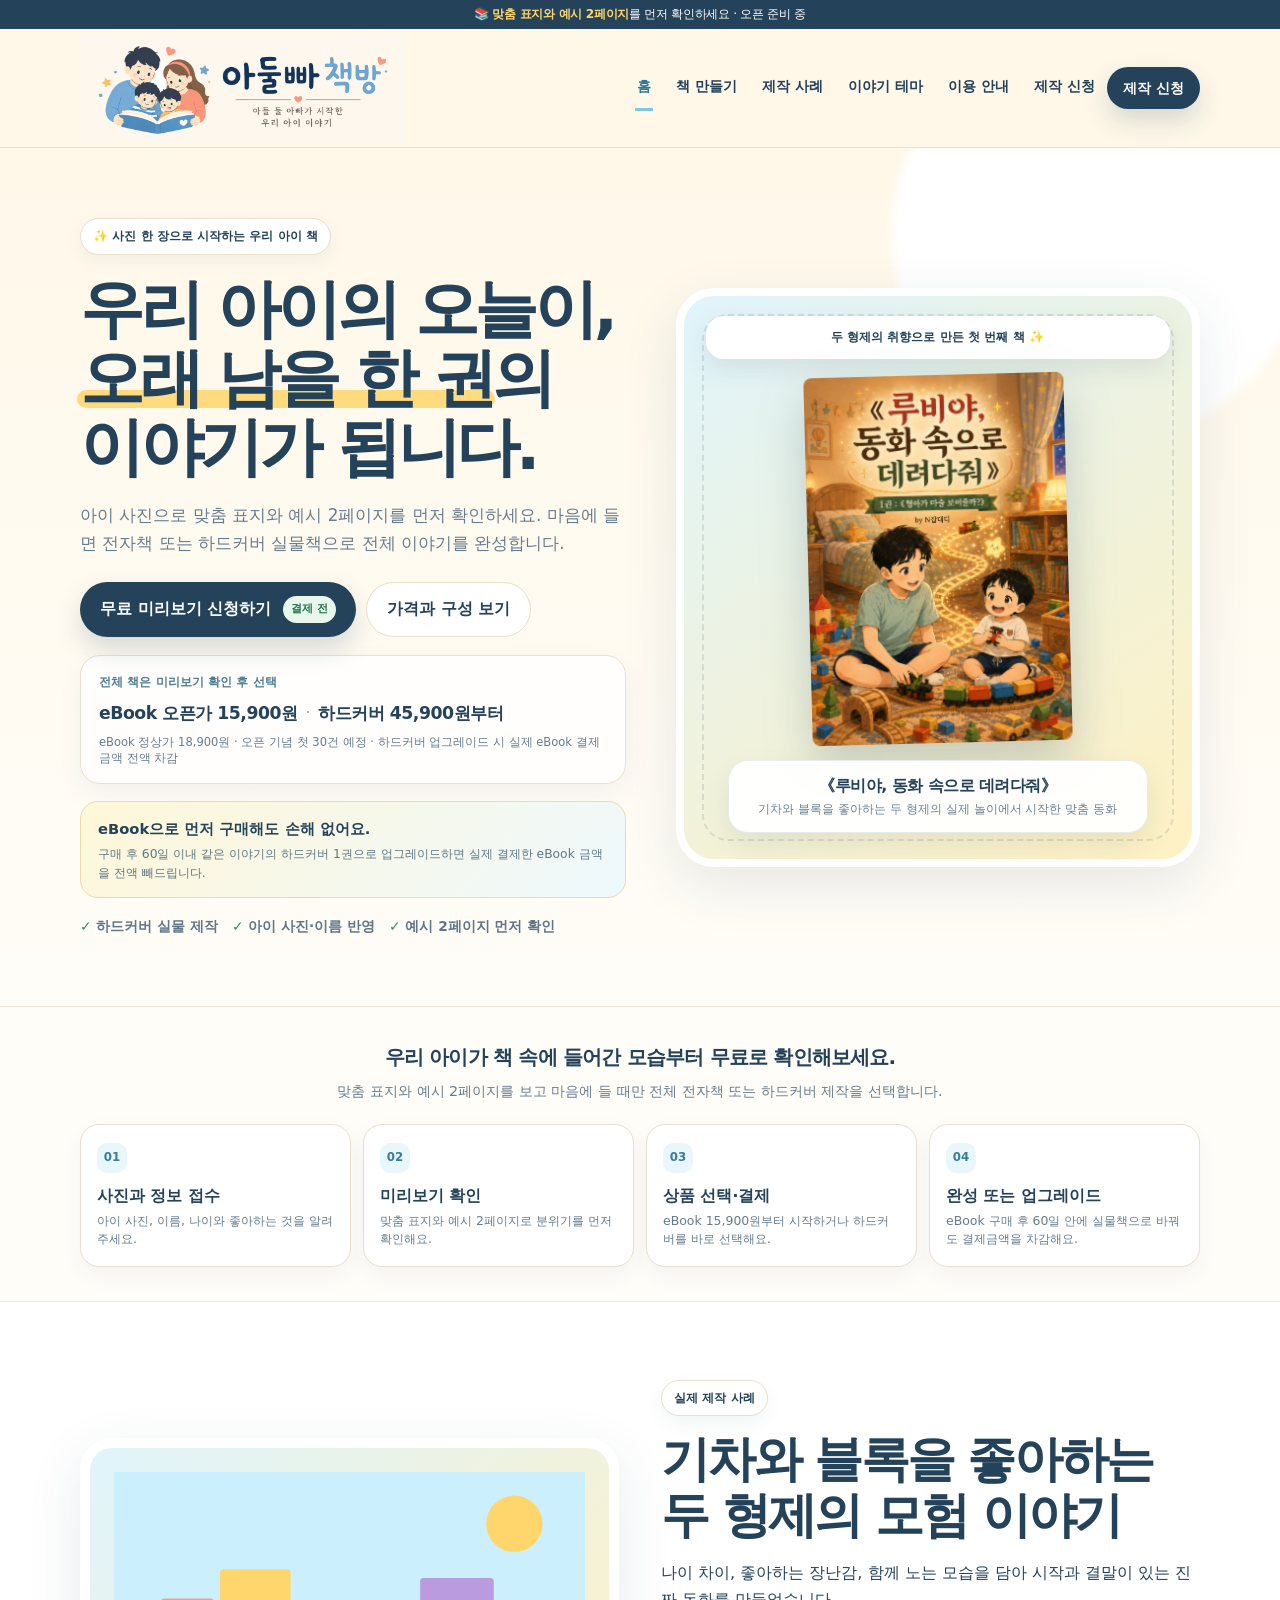
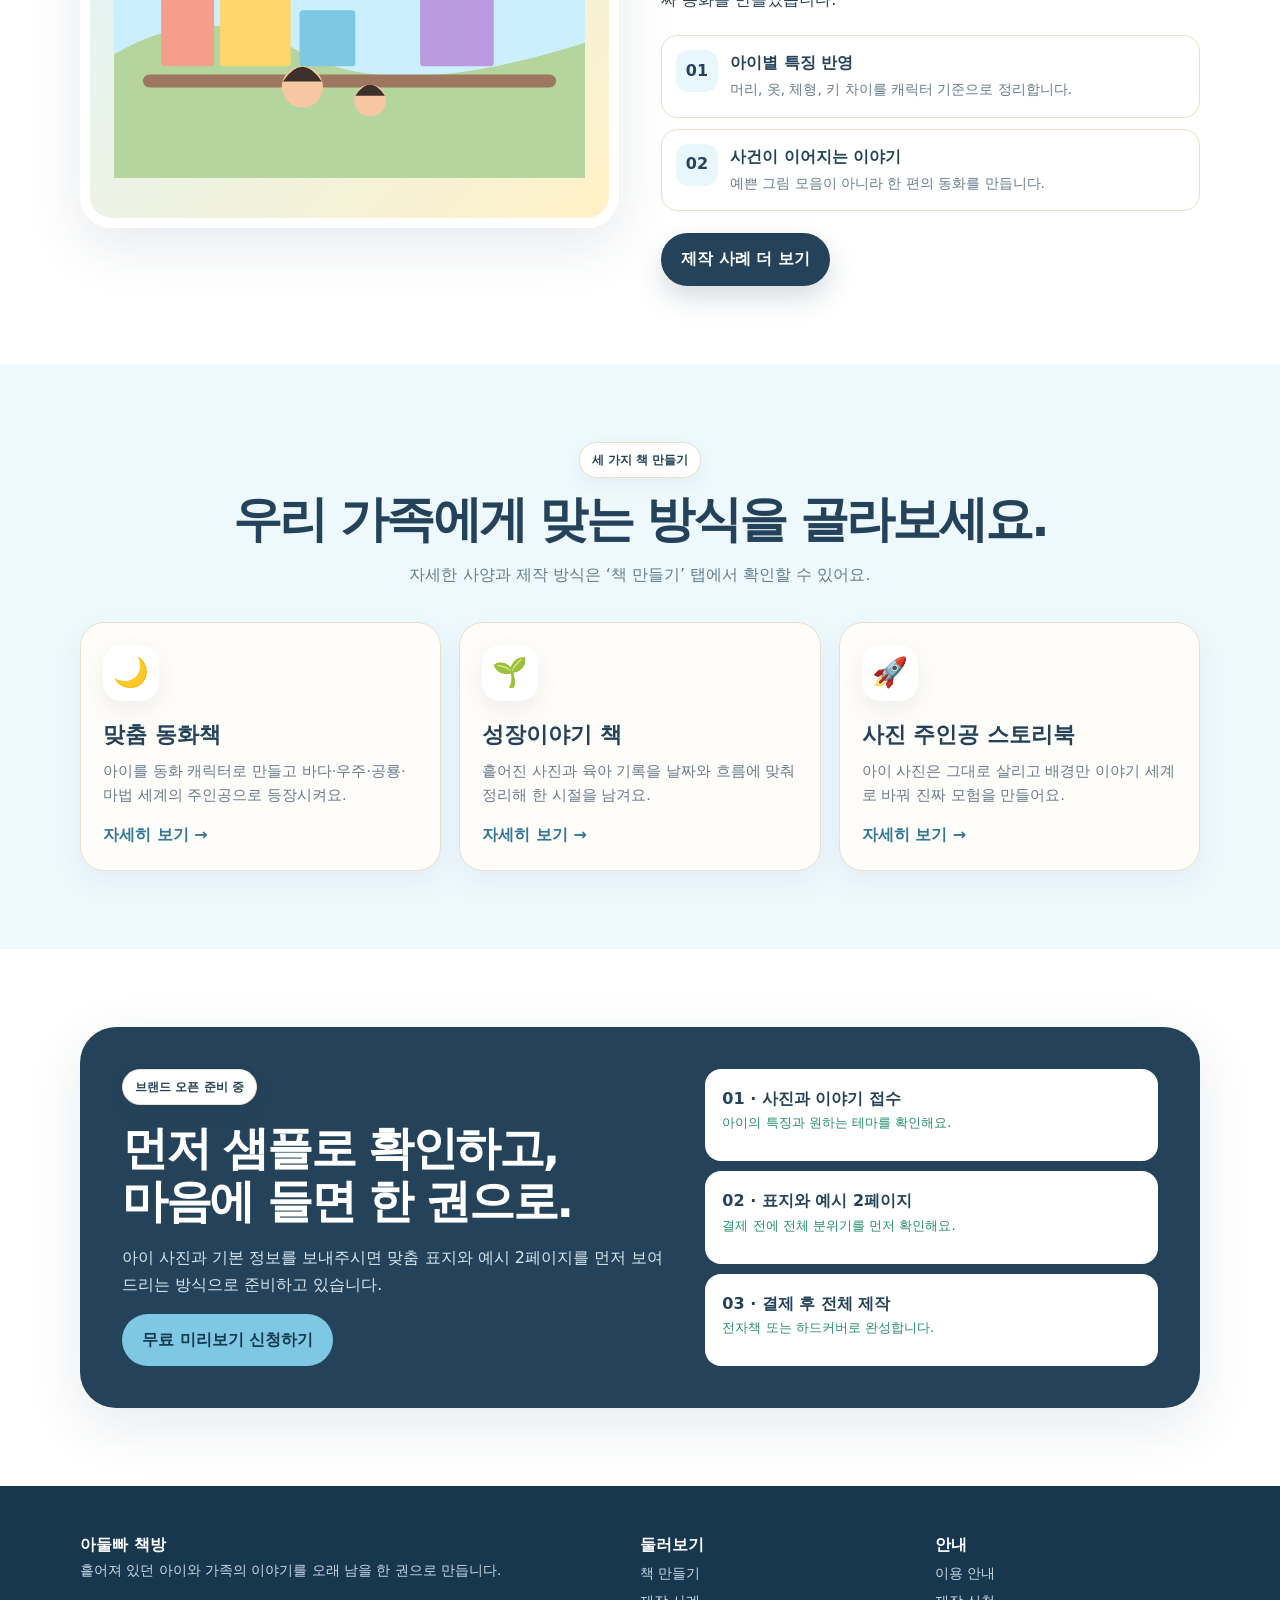
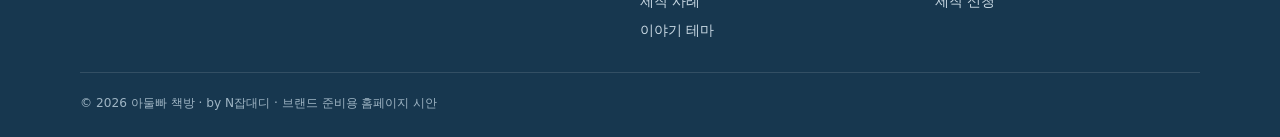
==== commit e04c1e02: "Add eBook launch price and hardcover upgrade credit [site-v26]" ====
--- a/index.html
+++ b/index.html
@@ -1 +1 @@
-<!doctype html><html lang="ko"><head><meta charset="utf-8"><meta name="viewport" content="width=device-width,initial-scale=1"><meta name="description" content="아둘빠 책방 — 우리 아이 이야기를 한 권의 책으로 만듭니다."><title>아둘빠 책방</title><link rel="stylesheet" href="styles.css?v=12"><link rel="stylesheet" href="image-fixes-v25.css?v=25"></head><body><div class="notice">📚 <b>맞춤 표지와 예시 2페이지</b>를 먼저 확인하세요 · 오픈 준비 중</div><header><div class="container nav"><a class="brand brand-original" href="index.html" aria-label="아둘빠 책방 홈"><span class="brand-art" aria-hidden="true"></span><span class="brand-lettering" aria-hidden="true"></span></a><nav class="navlinks"><a href="index.html">홈</a><a href="products.html">책 만들기</a><a href="stories.html">제작 사례</a><a href="themes.html">이야기 테마</a><a href="guide.html">이용 안내</a><a href="apply.html">제작 신청</a></nav><a class="btn btn-primary btn-small" href="apply.html">제작 신청</a><button class="menu" aria-label="메뉴 열기">☰</button></div></header><main><section class="hero"><div class="container hero-grid"><div><span class="eyebrow">✨ 사진 한 장으로 시작하는 우리 아이 책</span><h1>우리 아이의 오늘이,<br><span class="highlight">오래 남을 한 권</span>의<br>이야기가 됩니다.</h1><p class="lead">아이 사진으로 맞춤 표지와 예시 2페이지를 먼저 확인하세요. 마음에 들면 전자책 또는 하드커버 실물책으로 전체 이야기를 완성합니다.</p><div class="hero-actions"><a class="btn btn-primary" href="apply.html?mode=preview">무료 미리보기 신청하기 <span class="hero-free-label">결제 전</span></a><a class="btn btn-soft" href="products.html#formats">가격과 구성 보기</a></div><div class="hero-price-summary"><strong>전체 책은 미리보기 확인 후 선택</strong><div class="hero-price-row"><b>eBook 18,900원</b><i>·</i><b>하드커버 45,900원부터</b></div><small>맞춤 표지와 예시 2페이지는 먼저 확인 · 최종 판매가와 무료배송 여부는 오픈 전 확정</small></div><div class="hero-meta"><span><i>✓</i> 하드커버 실물 제작</span><span><i>✓</i> 아이 사진·이름 반영</span><span><i>✓</i> 예시 2페이지 먼저 확인</span></div></div><div class="visual-card"><div class="float-note">두 형제의 취향으로 만든 첫 번째 책 ✨</div><div class="book-stage"><img class="book-cover real-book-cover" src="assets/rubiya-cover-v20.jpg?v=21" alt="루비야, 동화 속으로 데려다줘 책 표지"></div><div class="cover-caption"><strong>《루비야, 동화 속으로 데려다줘》</strong><small>기차와 블록을 좋아하는 두 형제의 실제 놀이에서 시작한 맞춤 동화</small></div></div></div></section><section class="home-preview-flow"><div class="container"><div class="preview-flow-head"><strong>우리 아이가 책 속에 들어간 모습부터 무료로 확인해보세요.</strong><span>맞춤 표지와 예시 2페이지를 보고 마음에 들 때만 전체 전자책 또는 하드커버 제작을 선택합니다.</span></div><div class="preview-flow-grid"><div class="preview-flow-item"><em>01</em><b>사진과 정보 접수</b><small>아이 사진, 이름, 나이와 좋아하는 것을 알려주세요.</small></div><div class="preview-flow-item"><em>02</em><b>미리보기 확인</b><small>맞춤 표지와 예시 2페이지로 분위기를 먼저 확인해요.</small></div><div class="preview-flow-item"><em>03</em><b>상품 선택·결제</b><small>전자책 또는 하드커버 책 중 원하는 구성을 고릅니다.</small></div><div class="preview-flow-item"><em>04</em><b>전체 책 제작</b><small>나머지 장면을 완성하고 최종 확인 후 전달합니다.</small></div></div></div></section><section class="section white"><div class="container sample"><div class="sample-art"><svg viewBox="0 0 800 520"><rect width="800" height="520" fill="#cceffd"/><circle cx="680" cy="88" r="48" fill="#ffd66b"/><path d="M0 310Q160 215 315 305T800 290V520H0Z" fill="#b4d59d"/><rect x="80" y="215" width="90" height="115" rx="6" fill="#f59e8b"/><rect x="180" y="165" width="120" height="165" rx="6" fill="#ffd66b"/><rect x="315" y="235" width="95" height="95" rx="6" fill="#7ec8e3"/><rect x="520" y="180" width="125" height="150" rx="6" fill="#ba9be0"/><path d="M60 355h680" stroke="#9d785e" stroke-width="22" stroke-linecap="round"/><circle cx="320" cy="365" r="35" fill="#f7c7a3"/><circle cx="435" cy="388" r="27" fill="#f7c7a3"/><path d="M287 356q33-50 66 0M410 380q25-38 50 0" fill="#3d2f29"/></svg></div><div><span class="eyebrow">실제 제작 사례</span><h2 style="font-size:clamp(2rem,3.8vw,3.5rem);line-height:1.15;letter-spacing:-.055em;margin:16px 0">기차와 블록을 좋아하는<br>두 형제의 모험 이야기</h2><p class="lead">나이 차이, 좋아하는 장난감, 함께 노는 모습을 담아 시작과 결말이 있는 진짜 동화를 만들었습니다.</p><div class="checks"><div class="check"><i>01</i><div><b>아이별 특징 반영</b><span>머리, 옷, 체형, 키 차이를 캐릭터 기준으로 정리합니다.</span></div></div><div class="check"><i>02</i><div><b>사건이 이어지는 이야기</b><span>예쁜 그림 모음이 아니라 한 편의 동화를 만듭니다.</span></div></div></div><a class="btn btn-primary" href="stories.html">제작 사례 더 보기</a></div></div></section><section class="section blue"><div class="container"><div class="head center"><span class="eyebrow">세 가지 책 만들기</span><h2>우리 가족에게 맞는 방식을 골라보세요.</h2><p>자세한 사양과 제작 방식은 ‘책 만들기’ 탭에서 확인할 수 있어요.</p></div><div class="quick-grid compact-quick-grid"><article class="quick-card"><div class="icon">🌙</div><h3>맞춤 동화책</h3><p>아이를 동화 캐릭터로 만들고 바다·우주·공룡·마법 세계의 주인공으로 등장시켜요.</p><a class="more" href="products.html#fairy">자세히 보기 →</a></article><article class="quick-card"><div class="icon">🌱</div><h3>성장이야기 책</h3><p>흩어진 사진과 육아 기록을 날짜와 흐름에 맞춰 정리해 한 시절을 남겨요.</p><a class="more" href="products.html#growth">자세히 보기 →</a></article><article class="quick-card"><div class="icon">🚀</div><h3>사진 주인공 스토리북</h3><p>아이 사진은 그대로 살리고 배경만 이야기 세계로 바꿔 진짜 모험을 만들어요.</p><a class="more" href="products.html#photo">자세히 보기 →</a></article></div></div></section><section class="section white"><div class="container cta-band"><div><span class="eyebrow">브랜드 오픈 준비 중</span><h2 style="font-size:clamp(2rem,3.6vw,3.4rem);line-height:1.15;letter-spacing:-.05em;margin:17px 0">먼저 샘플로 확인하고,<br>마음에 들면 한 권으로.</h2><p>아이 사진과 기본 정보를 보내주시면 맞춤 표지와 예시 2페이지를 먼저 보여드리는 방식으로 준비하고 있습니다.</p><a class="btn btn-sky" href="apply.html?mode=preview">무료 미리보기 신청하기</a></div><div class="slots"><div class="slot open"><strong>01 · 사진과 이야기 접수</strong><small>아이의 특징과 원하는 테마를 확인해요.</small></div><div class="slot open"><strong>02 · 표지와 예시 2페이지</strong><small>결제 전에 전체 분위기를 먼저 확인해요.</small></div><div class="slot open"><strong>03 · 결제 후 전체 제작</strong><small>전자책 또는 하드커버로 완성합니다.</small></div></div></div></section></main><footer><div class="container"><div class="footer-grid"><div><strong>아둘빠 책방</strong><p>흩어져 있던 아이와 가족의 이야기를 오래 남을 한 권으로 만듭니다.</p></div><div><strong>둘러보기</strong><a href="products.html">책 만들기</a><a href="stories.html">제작 사례</a><a href="themes.html">이야기 테마</a></div><div><strong>안내</strong><a href="guide.html">이용 안내</a><a href="apply.html">제작 신청</a></div></div><div class="copy">© <span data-year></span> 아둘빠 책방 · by N잡대디 · 브랜드 준비용 홈페이지 시안</div></div></footer><script src="script.js?v=25"></script></body></html>+<!doctype html><html lang="ko"><head><meta charset="utf-8"><meta name="viewport" content="width=device-width,initial-scale=1"><meta name="description" content="아둘빠 책방 — 우리 아이 이야기를 한 권의 책으로 만듭니다."><title>아둘빠 책방</title><link rel="stylesheet" href="styles.css?v=12"><link rel="stylesheet" href="image-fixes-v26.css?v=26"></head><body><div class="notice">📚 <b>맞춤 표지와 예시 2페이지</b>를 먼저 확인하세요 · 오픈 준비 중</div><header><div class="container nav"><a class="brand brand-original" href="index.html" aria-label="아둘빠 책방 홈"><span class="brand-art" aria-hidden="true"></span><span class="brand-lettering" aria-hidden="true"></span></a><nav class="navlinks"><a href="index.html">홈</a><a href="products.html">책 만들기</a><a href="stories.html">제작 사례</a><a href="themes.html">이야기 테마</a><a href="guide.html">이용 안내</a><a href="apply.html">제작 신청</a></nav><a class="btn btn-primary btn-small" href="apply.html">제작 신청</a><button class="menu" aria-label="메뉴 열기">☰</button></div></header><main><section class="hero"><div class="container hero-grid"><div><span class="eyebrow">✨ 사진 한 장으로 시작하는 우리 아이 책</span><h1>우리 아이의 오늘이,<br><span class="highlight">오래 남을 한 권</span>의<br>이야기가 됩니다.</h1><p class="lead">아이 사진으로 맞춤 표지와 예시 2페이지를 먼저 확인하세요. 마음에 들면 전자책 또는 하드커버 실물책으로 전체 이야기를 완성합니다.</p><div class="hero-actions"><a class="btn btn-primary" href="apply.html?mode=preview">무료 미리보기 신청하기 <span class="hero-free-label">결제 전</span></a><a class="btn btn-soft" href="products.html#formats">가격과 구성 보기</a></div><div class="hero-price-summary"><strong>전체 책은 미리보기 확인 후 선택</strong><div class="hero-price-row"><b>eBook 오픈가 15,900원</b><i>·</i><b>하드커버 45,900원부터</b></div><small>eBook 정상가 18,900원 · 오픈 기념 첫 30건 예정 · 하드커버 업그레이드 시 실제 eBook 결제금액 전액 차감</small></div><div class="upgrade-mini"><strong>eBook으로 먼저 구매해도 손해 없어요.</strong><span>구매 후 60일 이내 같은 이야기의 하드커버 1권으로 업그레이드하면 실제 결제한 eBook 금액을 전액 빼드립니다.</span></div><div class="hero-meta"><span><i>✓</i> 하드커버 실물 제작</span><span><i>✓</i> 아이 사진·이름 반영</span><span><i>✓</i> 예시 2페이지 먼저 확인</span></div></div><div class="visual-card"><div class="float-note">두 형제의 취향으로 만든 첫 번째 책 ✨</div><div class="book-stage"><img class="book-cover real-book-cover" src="assets/rubiya-cover-v20.jpg?v=21" alt="루비야, 동화 속으로 데려다줘 책 표지"></div><div class="cover-caption"><strong>《루비야, 동화 속으로 데려다줘》</strong><small>기차와 블록을 좋아하는 두 형제의 실제 놀이에서 시작한 맞춤 동화</small></div></div></div></section><section class="home-preview-flow"><div class="container"><div class="preview-flow-head"><strong>우리 아이가 책 속에 들어간 모습부터 무료로 확인해보세요.</strong><span>맞춤 표지와 예시 2페이지를 보고 마음에 들 때만 전체 전자책 또는 하드커버 제작을 선택합니다.</span></div><div class="preview-flow-grid"><div class="preview-flow-item"><em>01</em><b>사진과 정보 접수</b><small>아이 사진, 이름, 나이와 좋아하는 것을 알려주세요.</small></div><div class="preview-flow-item"><em>02</em><b>미리보기 확인</b><small>맞춤 표지와 예시 2페이지로 분위기를 먼저 확인해요.</small></div><div class="preview-flow-item"><em>03</em><b>상품 선택·결제</b><small>eBook 15,900원부터 시작하거나 하드커버를 바로 선택해요.</small></div><div class="preview-flow-item"><em>04</em><b>완성 또는 업그레이드</b><small>eBook 구매 후 60일 안에 실물책으로 바꿔도 결제금액을 차감해요.</small></div></div></div></section><section class="section white"><div class="container sample"><div class="sample-art"><svg viewBox="0 0 800 520"><rect width="800" height="520" fill="#cceffd"/><circle cx="680" cy="88" r="48" fill="#ffd66b"/><path d="M0 310Q160 215 315 305T800 290V520H0Z" fill="#b4d59d"/><rect x="80" y="215" width="90" height="115" rx="6" fill="#f59e8b"/><rect x="180" y="165" width="120" height="165" rx="6" fill="#ffd66b"/><rect x="315" y="235" width="95" height="95" rx="6" fill="#7ec8e3"/><rect x="520" y="180" width="125" height="150" rx="6" fill="#ba9be0"/><path d="M60 355h680" stroke="#9d785e" stroke-width="22" stroke-linecap="round"/><circle cx="320" cy="365" r="35" fill="#f7c7a3"/><circle cx="435" cy="388" r="27" fill="#f7c7a3"/><path d="M287 356q33-50 66 0M410 380q25-38 50 0" fill="#3d2f29"/></svg></div><div><span class="eyebrow">실제 제작 사례</span><h2 style="font-size:clamp(2rem,3.8vw,3.5rem);line-height:1.15;letter-spacing:-.055em;margin:16px 0">기차와 블록을 좋아하는<br>두 형제의 모험 이야기</h2><p class="lead">나이 차이, 좋아하는 장난감, 함께 노는 모습을 담아 시작과 결말이 있는 진짜 동화를 만들었습니다.</p><div class="checks"><div class="check"><i>01</i><div><b>아이별 특징 반영</b><span>머리, 옷, 체형, 키 차이를 캐릭터 기준으로 정리합니다.</span></div></div><div class="check"><i>02</i><div><b>사건이 이어지는 이야기</b><span>예쁜 그림 모음이 아니라 한 편의 동화를 만듭니다.</span></div></div></div><a class="btn btn-primary" href="stories.html">제작 사례 더 보기</a></div></div></section><section class="section blue"><div class="container"><div class="head center"><span class="eyebrow">세 가지 책 만들기</span><h2>우리 가족에게 맞는 방식을 골라보세요.</h2><p>자세한 사양과 제작 방식은 ‘책 만들기’ 탭에서 확인할 수 있어요.</p></div><div class="quick-grid compact-quick-grid"><article class="quick-card"><div class="icon">🌙</div><h3>맞춤 동화책</h3><p>아이를 동화 캐릭터로 만들고 바다·우주·공룡·마법 세계의 주인공으로 등장시켜요.</p><a class="more" href="products.html#fairy">자세히 보기 →</a></article><article class="quick-card"><div class="icon">🌱</div><h3>성장이야기 책</h3><p>흩어진 사진과 육아 기록을 날짜와 흐름에 맞춰 정리해 한 시절을 남겨요.</p><a class="more" href="products.html#growth">자세히 보기 →</a></article><article class="quick-card"><div class="icon">🚀</div><h3>사진 주인공 스토리북</h3><p>아이 사진은 그대로 살리고 배경만 이야기 세계로 바꿔 진짜 모험을 만들어요.</p><a class="more" href="products.html#photo">자세히 보기 →</a></article></div></div></section><section class="section white"><div class="container cta-band"><div><span class="eyebrow">브랜드 오픈 준비 중</span><h2 style="font-size:clamp(2rem,3.6vw,3.4rem);line-height:1.15;letter-spacing:-.05em;margin:17px 0">먼저 샘플로 확인하고,<br>마음에 들면 한 권으로.</h2><p>아이 사진과 기본 정보를 보내주시면 맞춤 표지와 예시 2페이지를 먼저 보여드리는 방식으로 준비하고 있습니다.</p><a class="btn btn-sky" href="apply.html?mode=preview">무료 미리보기 신청하기</a></div><div class="slots"><div class="slot open"><strong>01 · 사진과 이야기 접수</strong><small>아이의 특징과 원하는 테마를 확인해요.</small></div><div class="slot open"><strong>02 · 표지와 예시 2페이지</strong><small>결제 전에 전체 분위기를 먼저 확인해요.</small></div><div class="slot open"><strong>03 · 결제 후 전체 제작</strong><small>전자책 또는 하드커버로 완성합니다.</small></div></div></div></section></main><footer><div class="container"><div class="footer-grid"><div><strong>아둘빠 책방</strong><p>흩어져 있던 아이와 가족의 이야기를 오래 남을 한 권으로 만듭니다.</p></div><div><strong>둘러보기</strong><a href="products.html">책 만들기</a><a href="stories.html">제작 사례</a><a href="themes.html">이야기 테마</a></div><div><strong>안내</strong><a href="guide.html">이용 안내</a><a href="apply.html">제작 신청</a></div></div><div class="copy">© <span data-year></span> 아둘빠 책방 · by N잡대디 · 브랜드 준비용 홈페이지 시안</div></div></footer><script src="script.js?v=26"></script></body></html>
--- a/image-fixes-v26.css
+++ b/image-fixes-v26.css
@@ -0,0 +1,41 @@
+@import url("image-fixes-v25.css?v=25");
+
+.sale-price{display:flex;align-items:flex-end;gap:9px;flex-wrap:wrap}
+.sale-price del{font-size:.92rem;font-weight:700;color:#9aabb5;letter-spacing:-.02em;margin-bottom:4px}
+.sale-price strong{font-size:2rem;letter-spacing:-.055em;color:var(--navy)}
+.sale-chip{display:inline-flex;align-items:center;padding:5px 9px;border-radius:999px;background:#fff0c7;color:#8a6515;font-size:.7rem;font-weight:900;margin-bottom:4px}
+
+.upgrade-mini{margin:0 0 17px;padding:15px 17px;border-radius:18px;background:linear-gradient(135deg,#fff7d8,#eef9fd);border:1px solid #eadca8}
+.upgrade-mini strong{display:block;font-size:.92rem;margin-bottom:4px;color:var(--navy)}
+.upgrade-mini span{display:block;font-size:.77rem;line-height:1.48;color:#607786}
+
+.upgrade-section{background:#fffdf7}
+.upgrade-box{display:grid;grid-template-columns:.92fr 1.08fr;gap:28px;align-items:center;background:#fff;border:1px solid var(--line);border-radius:30px;padding:34px;box-shadow:0 17px 42px rgba(36,67,90,.08)}
+.upgrade-copy .eyebrow{margin-bottom:14px}
+.upgrade-copy h2{font-size:clamp(2rem,3.6vw,3.25rem);line-height:1.14;letter-spacing:-.055em;margin:0 0 14px}
+.upgrade-copy p{color:var(--muted);line-height:1.7;margin:0 0 16px}
+.upgrade-rule{font-size:.76rem;color:#728894;line-height:1.5}
+.upgrade-prices{display:grid;gap:12px}
+.upgrade-price-card{display:grid;grid-template-columns:1fr auto;gap:12px;align-items:center;padding:19px 20px;border:1px solid var(--line);border-radius:20px;background:#fafdff}
+.upgrade-price-card.featured{background:#eef9fd;border-color:#bcddea}
+.upgrade-price-card b{display:block;font-size:1rem;margin-bottom:3px}
+.upgrade-price-card small{display:block;color:var(--muted);font-size:.75rem;line-height:1.4}
+.upgrade-price-card strong{font-size:1.38rem;letter-spacing:-.045em;white-space:nowrap;color:var(--navy)}
+.upgrade-equation{margin-top:13px;padding:13px 15px;border-radius:16px;background:#eaf7ee;color:#326849;font-size:.8rem;font-weight:850;text-align:center}
+
+.offer-card .launch-note{font-size:.73rem;color:#8a6515;font-weight:850;margin-top:-10px;margin-bottom:15px}
+.offer-card .credit-note{padding:11px 13px;border-radius:14px;background:#eaf7ee;color:#326849;font-size:.76rem;line-height:1.48;margin:0 0 15px}
+.offer-card .credit-note b{display:block;margin-bottom:2px}
+
+.faq-policy-note{margin-top:18px;padding:16px 18px;border-radius:18px;background:#eef9fd;border:1px solid #c9e5ef;color:#4f7082;font-size:.82rem;line-height:1.6}
+.faq-policy-note b{color:var(--navy)}
+
+@media(max-width:980px){
+  .upgrade-box{grid-template-columns:1fr}
+}
+@media(max-width:640px){
+  .sale-price strong{font-size:1.78rem}
+  .upgrade-box{padding:23px;border-radius:24px;gap:21px}
+  .upgrade-price-card{grid-template-columns:1fr;padding:17px}
+  .upgrade-price-card strong{font-size:1.22rem}
+}
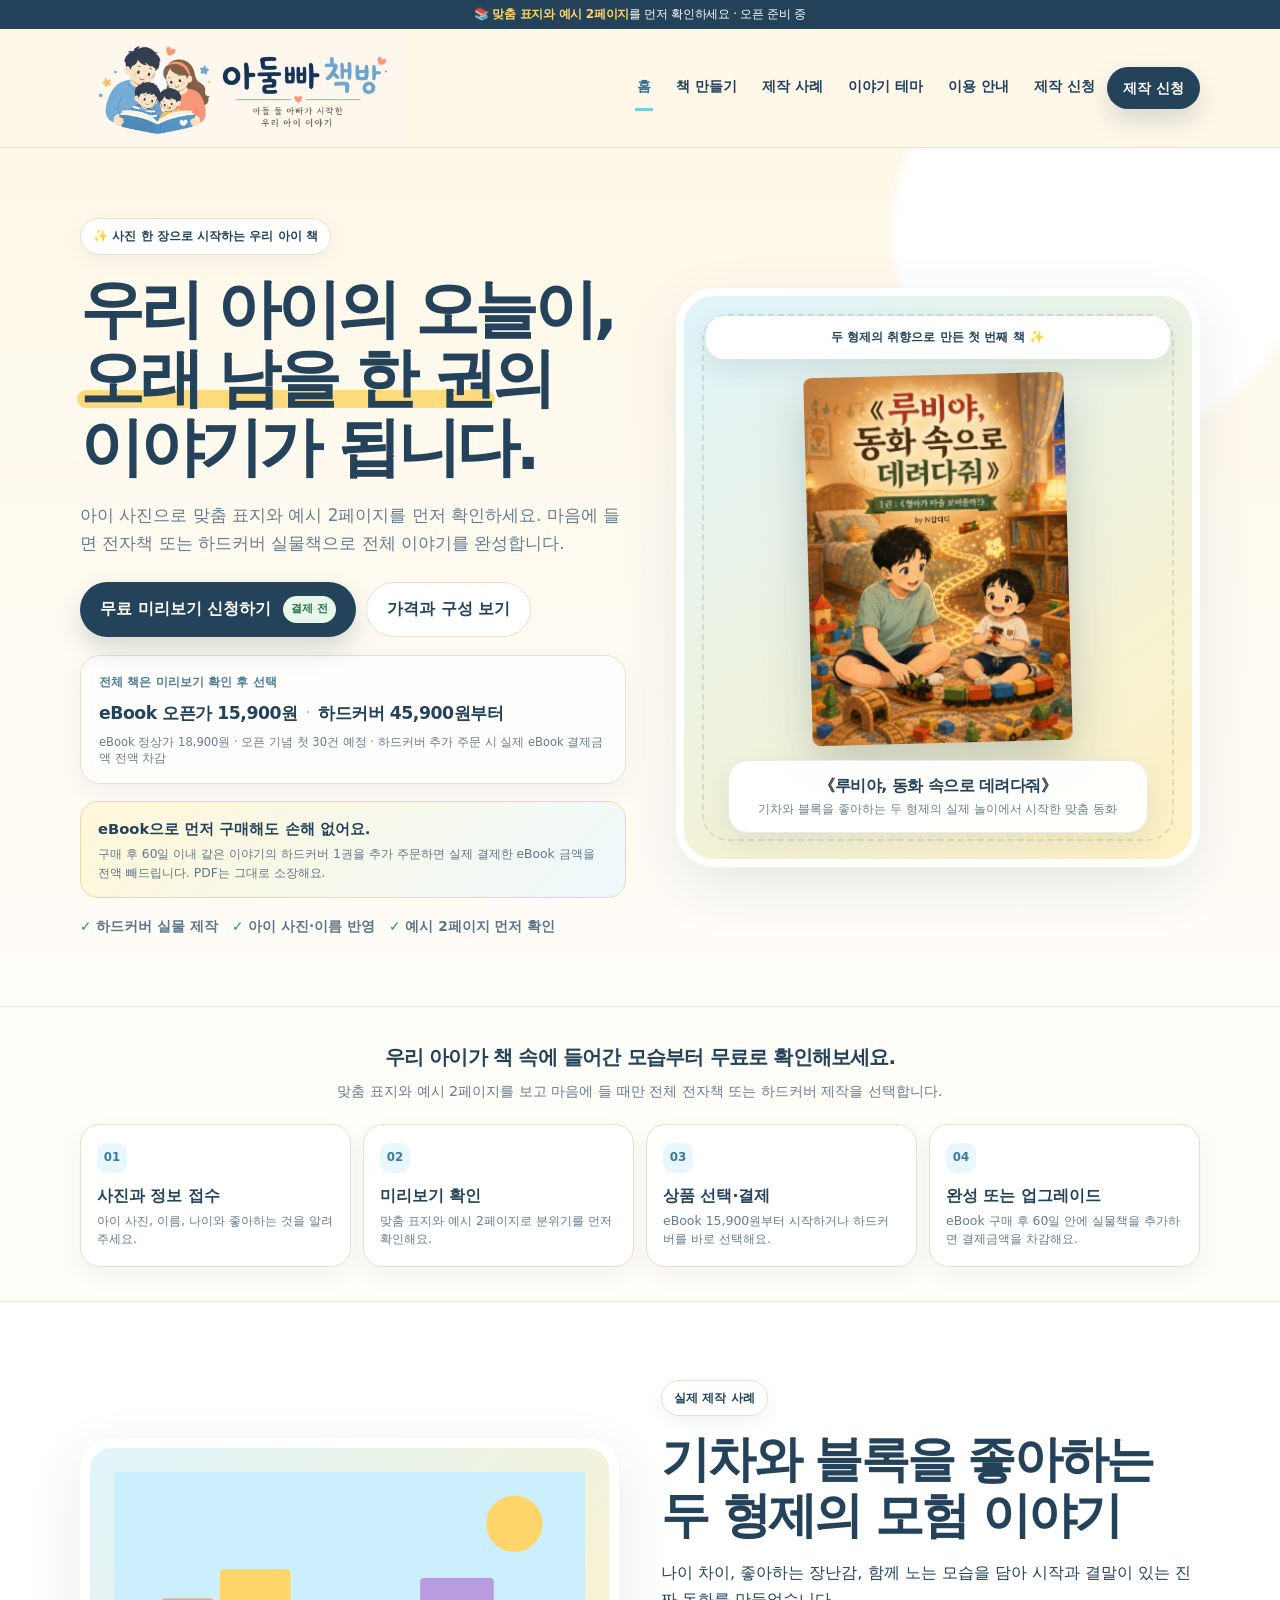
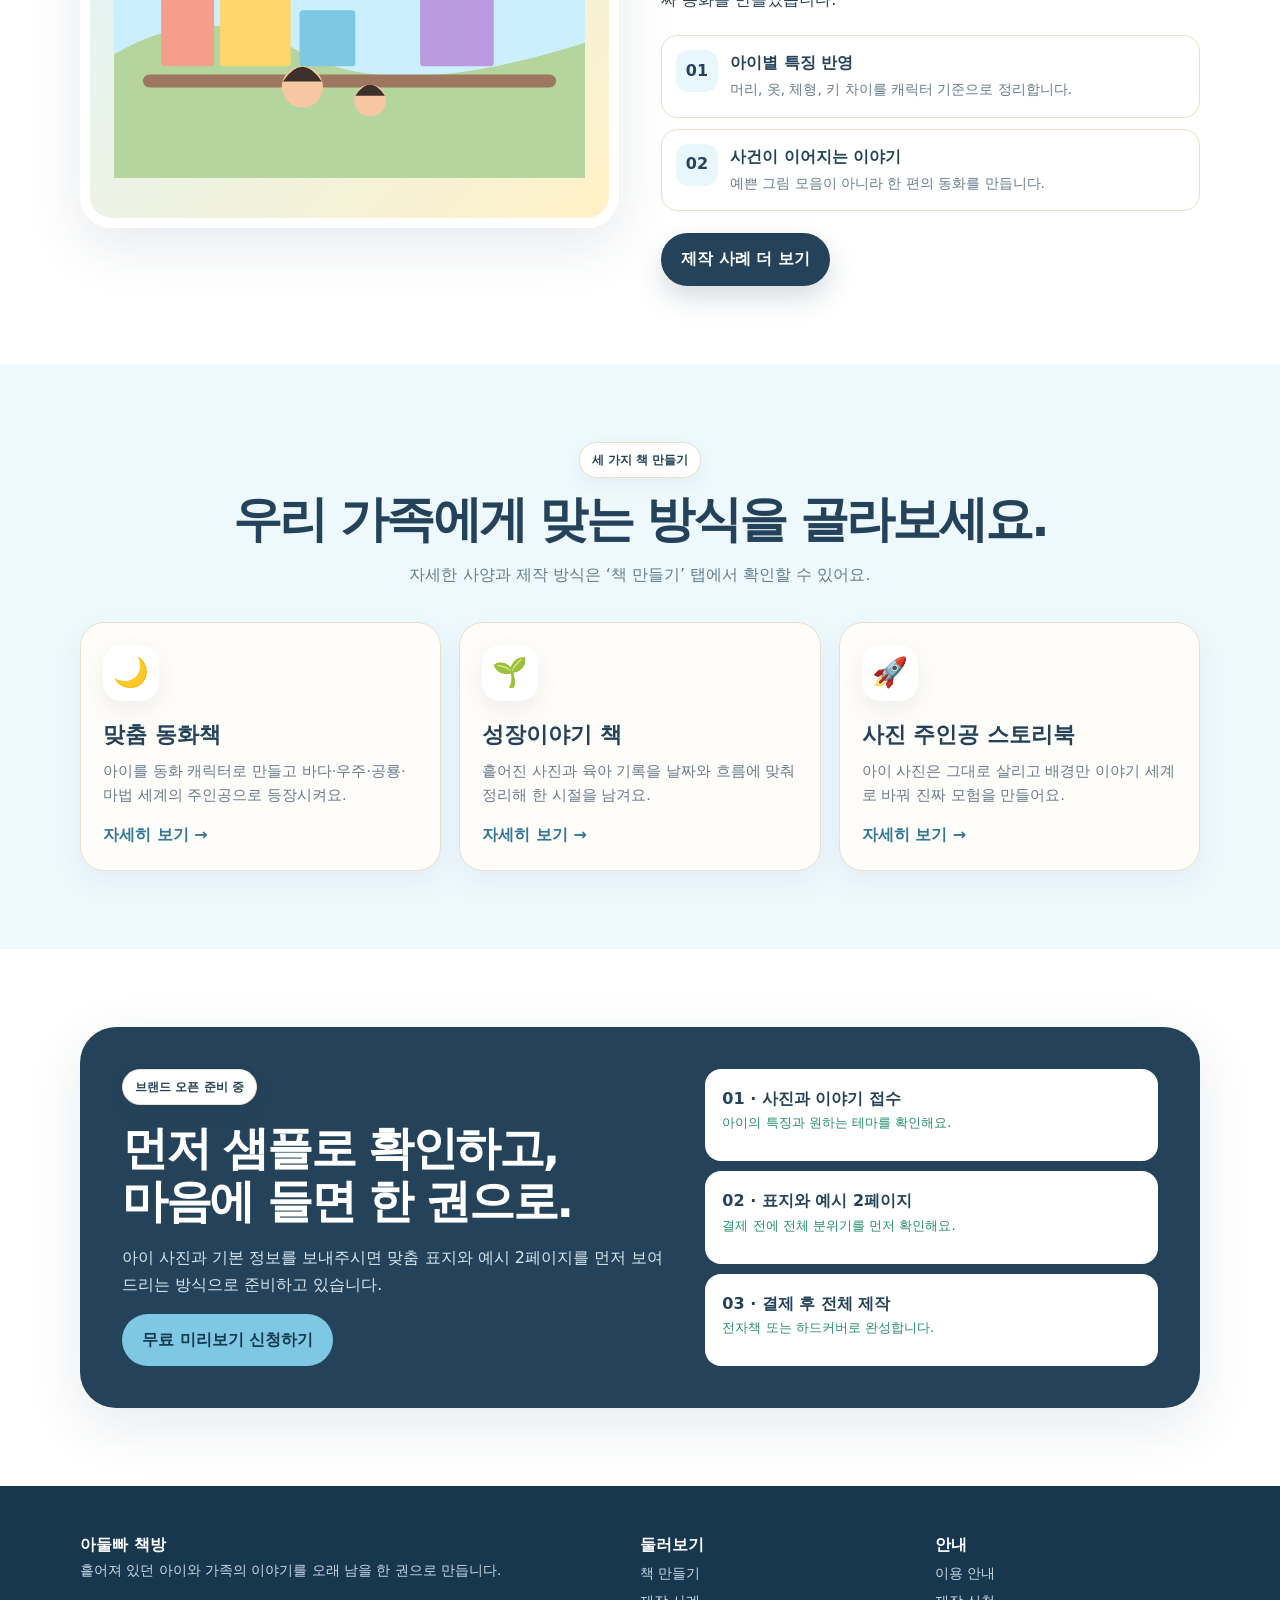
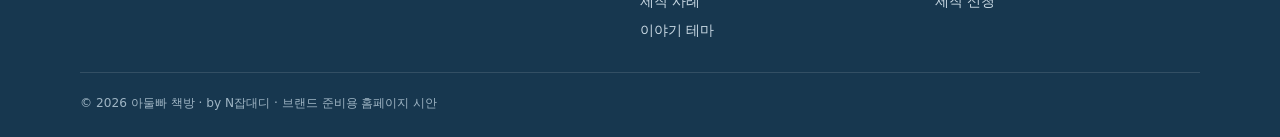
==== commit bc0a2688: "Fix mobile title wrapping and clarify eBook credit [site-v27]" ====
--- a/index.html
+++ b/index.html
@@ -1 +1 @@
-<!doctype html><html lang="ko"><head><meta charset="utf-8"><meta name="viewport" content="width=device-width,initial-scale=1"><meta name="description" content="아둘빠 책방 — 우리 아이 이야기를 한 권의 책으로 만듭니다."><title>아둘빠 책방</title><link rel="stylesheet" href="styles.css?v=12"><link rel="stylesheet" href="image-fixes-v26.css?v=26"></head><body><div class="notice">📚 <b>맞춤 표지와 예시 2페이지</b>를 먼저 확인하세요 · 오픈 준비 중</div><header><div class="container nav"><a class="brand brand-original" href="index.html" aria-label="아둘빠 책방 홈"><span class="brand-art" aria-hidden="true"></span><span class="brand-lettering" aria-hidden="true"></span></a><nav class="navlinks"><a href="index.html">홈</a><a href="products.html">책 만들기</a><a href="stories.html">제작 사례</a><a href="themes.html">이야기 테마</a><a href="guide.html">이용 안내</a><a href="apply.html">제작 신청</a></nav><a class="btn btn-primary btn-small" href="apply.html">제작 신청</a><button class="menu" aria-label="메뉴 열기">☰</button></div></header><main><section class="hero"><div class="container hero-grid"><div><span class="eyebrow">✨ 사진 한 장으로 시작하는 우리 아이 책</span><h1>우리 아이의 오늘이,<br><span class="highlight">오래 남을 한 권</span>의<br>이야기가 됩니다.</h1><p class="lead">아이 사진으로 맞춤 표지와 예시 2페이지를 먼저 확인하세요. 마음에 들면 전자책 또는 하드커버 실물책으로 전체 이야기를 완성합니다.</p><div class="hero-actions"><a class="btn btn-primary" href="apply.html?mode=preview">무료 미리보기 신청하기 <span class="hero-free-label">결제 전</span></a><a class="btn btn-soft" href="products.html#formats">가격과 구성 보기</a></div><div class="hero-price-summary"><strong>전체 책은 미리보기 확인 후 선택</strong><div class="hero-price-row"><b>eBook 오픈가 15,900원</b><i>·</i><b>하드커버 45,900원부터</b></div><small>eBook 정상가 18,900원 · 오픈 기념 첫 30건 예정 · 하드커버 업그레이드 시 실제 eBook 결제금액 전액 차감</small></div><div class="upgrade-mini"><strong>eBook으로 먼저 구매해도 손해 없어요.</strong><span>구매 후 60일 이내 같은 이야기의 하드커버 1권으로 업그레이드하면 실제 결제한 eBook 금액을 전액 빼드립니다.</span></div><div class="hero-meta"><span><i>✓</i> 하드커버 실물 제작</span><span><i>✓</i> 아이 사진·이름 반영</span><span><i>✓</i> 예시 2페이지 먼저 확인</span></div></div><div class="visual-card"><div class="float-note">두 형제의 취향으로 만든 첫 번째 책 ✨</div><div class="book-stage"><img class="book-cover real-book-cover" src="assets/rubiya-cover-v20.jpg?v=21" alt="루비야, 동화 속으로 데려다줘 책 표지"></div><div class="cover-caption"><strong>《루비야, 동화 속으로 데려다줘》</strong><small>기차와 블록을 좋아하는 두 형제의 실제 놀이에서 시작한 맞춤 동화</small></div></div></div></section><section class="home-preview-flow"><div class="container"><div class="preview-flow-head"><strong>우리 아이가 책 속에 들어간 모습부터 무료로 확인해보세요.</strong><span>맞춤 표지와 예시 2페이지를 보고 마음에 들 때만 전체 전자책 또는 하드커버 제작을 선택합니다.</span></div><div class="preview-flow-grid"><div class="preview-flow-item"><em>01</em><b>사진과 정보 접수</b><small>아이 사진, 이름, 나이와 좋아하는 것을 알려주세요.</small></div><div class="preview-flow-item"><em>02</em><b>미리보기 확인</b><small>맞춤 표지와 예시 2페이지로 분위기를 먼저 확인해요.</small></div><div class="preview-flow-item"><em>03</em><b>상품 선택·결제</b><small>eBook 15,900원부터 시작하거나 하드커버를 바로 선택해요.</small></div><div class="preview-flow-item"><em>04</em><b>완성 또는 업그레이드</b><small>eBook 구매 후 60일 안에 실물책으로 바꿔도 결제금액을 차감해요.</small></div></div></div></section><section class="section white"><div class="container sample"><div class="sample-art"><svg viewBox="0 0 800 520"><rect width="800" height="520" fill="#cceffd"/><circle cx="680" cy="88" r="48" fill="#ffd66b"/><path d="M0 310Q160 215 315 305T800 290V520H0Z" fill="#b4d59d"/><rect x="80" y="215" width="90" height="115" rx="6" fill="#f59e8b"/><rect x="180" y="165" width="120" height="165" rx="6" fill="#ffd66b"/><rect x="315" y="235" width="95" height="95" rx="6" fill="#7ec8e3"/><rect x="520" y="180" width="125" height="150" rx="6" fill="#ba9be0"/><path d="M60 355h680" stroke="#9d785e" stroke-width="22" stroke-linecap="round"/><circle cx="320" cy="365" r="35" fill="#f7c7a3"/><circle cx="435" cy="388" r="27" fill="#f7c7a3"/><path d="M287 356q33-50 66 0M410 380q25-38 50 0" fill="#3d2f29"/></svg></div><div><span class="eyebrow">실제 제작 사례</span><h2 style="font-size:clamp(2rem,3.8vw,3.5rem);line-height:1.15;letter-spacing:-.055em;margin:16px 0">기차와 블록을 좋아하는<br>두 형제의 모험 이야기</h2><p class="lead">나이 차이, 좋아하는 장난감, 함께 노는 모습을 담아 시작과 결말이 있는 진짜 동화를 만들었습니다.</p><div class="checks"><div class="check"><i>01</i><div><b>아이별 특징 반영</b><span>머리, 옷, 체형, 키 차이를 캐릭터 기준으로 정리합니다.</span></div></div><div class="check"><i>02</i><div><b>사건이 이어지는 이야기</b><span>예쁜 그림 모음이 아니라 한 편의 동화를 만듭니다.</span></div></div></div><a class="btn btn-primary" href="stories.html">제작 사례 더 보기</a></div></div></section><section class="section blue"><div class="container"><div class="head center"><span class="eyebrow">세 가지 책 만들기</span><h2>우리 가족에게 맞는 방식을 골라보세요.</h2><p>자세한 사양과 제작 방식은 ‘책 만들기’ 탭에서 확인할 수 있어요.</p></div><div class="quick-grid compact-quick-grid"><article class="quick-card"><div class="icon">🌙</div><h3>맞춤 동화책</h3><p>아이를 동화 캐릭터로 만들고 바다·우주·공룡·마법 세계의 주인공으로 등장시켜요.</p><a class="more" href="products.html#fairy">자세히 보기 →</a></article><article class="quick-card"><div class="icon">🌱</div><h3>성장이야기 책</h3><p>흩어진 사진과 육아 기록을 날짜와 흐름에 맞춰 정리해 한 시절을 남겨요.</p><a class="more" href="products.html#growth">자세히 보기 →</a></article><article class="quick-card"><div class="icon">🚀</div><h3>사진 주인공 스토리북</h3><p>아이 사진은 그대로 살리고 배경만 이야기 세계로 바꿔 진짜 모험을 만들어요.</p><a class="more" href="products.html#photo">자세히 보기 →</a></article></div></div></section><section class="section white"><div class="container cta-band"><div><span class="eyebrow">브랜드 오픈 준비 중</span><h2 style="font-size:clamp(2rem,3.6vw,3.4rem);line-height:1.15;letter-spacing:-.05em;margin:17px 0">먼저 샘플로 확인하고,<br>마음에 들면 한 권으로.</h2><p>아이 사진과 기본 정보를 보내주시면 맞춤 표지와 예시 2페이지를 먼저 보여드리는 방식으로 준비하고 있습니다.</p><a class="btn btn-sky" href="apply.html?mode=preview">무료 미리보기 신청하기</a></div><div class="slots"><div class="slot open"><strong>01 · 사진과 이야기 접수</strong><small>아이의 특징과 원하는 테마를 확인해요.</small></div><div class="slot open"><strong>02 · 표지와 예시 2페이지</strong><small>결제 전에 전체 분위기를 먼저 확인해요.</small></div><div class="slot open"><strong>03 · 결제 후 전체 제작</strong><small>전자책 또는 하드커버로 완성합니다.</small></div></div></div></section></main><footer><div class="container"><div class="footer-grid"><div><strong>아둘빠 책방</strong><p>흩어져 있던 아이와 가족의 이야기를 오래 남을 한 권으로 만듭니다.</p></div><div><strong>둘러보기</strong><a href="products.html">책 만들기</a><a href="stories.html">제작 사례</a><a href="themes.html">이야기 테마</a></div><div><strong>안내</strong><a href="guide.html">이용 안내</a><a href="apply.html">제작 신청</a></div></div><div class="copy">© <span data-year></span> 아둘빠 책방 · by N잡대디 · 브랜드 준비용 홈페이지 시안</div></div></footer><script src="script.js?v=26"></script></body></html>+<!doctype html><html lang="ko"><head><meta charset="utf-8"><meta name="viewport" content="width=device-width,initial-scale=1"><meta name="description" content="아둘빠 책방 — 우리 아이 이야기를 한 권의 책으로 만듭니다."><title>아둘빠 책방</title><link rel="stylesheet" href="styles.css?v=12"><link rel="stylesheet" href="image-fixes-v27.css?v=27"></head><body><div class="notice">📚 <b>맞춤 표지와 예시 2페이지</b>를 먼저 확인하세요 · 오픈 준비 중</div><header><div class="container nav"><a class="brand brand-original" href="index.html" aria-label="아둘빠 책방 홈"><span class="brand-art" aria-hidden="true"></span><span class="brand-lettering" aria-hidden="true"></span></a><nav class="navlinks"><a href="index.html">홈</a><a href="products.html">책 만들기</a><a href="stories.html">제작 사례</a><a href="themes.html">이야기 테마</a><a href="guide.html">이용 안내</a><a href="apply.html">제작 신청</a></nav><a class="btn btn-primary btn-small" href="apply.html">제작 신청</a><button class="menu" aria-label="메뉴 열기">☰</button></div></header><main><section class="hero"><div class="container hero-grid"><div><span class="eyebrow">✨ 사진 한 장으로 시작하는 우리 아이 책</span><h1>우리 아이의 오늘이,<br><span class="highlight">오래 남을 한 권</span>의<br>이야기가 됩니다.</h1><p class="lead">아이 사진으로 맞춤 표지와 예시 2페이지를 먼저 확인하세요. 마음에 들면 전자책 또는 하드커버 실물책으로 전체 이야기를 완성합니다.</p><div class="hero-actions"><a class="btn btn-primary" href="apply.html?mode=preview">무료 미리보기 신청하기 <span class="hero-free-label">결제 전</span></a><a class="btn btn-soft" href="products.html#formats">가격과 구성 보기</a></div><div class="hero-price-summary"><strong>전체 책은 미리보기 확인 후 선택</strong><div class="hero-price-row"><b>eBook 오픈가 15,900원</b><i>·</i><b>하드커버 45,900원부터</b></div><small>eBook 정상가 18,900원 · 오픈 기념 첫 30건 예정 · 하드커버 추가 주문 시 실제 eBook 결제금액 전액 차감</small></div><div class="upgrade-mini"><strong>eBook으로 먼저 구매해도 손해 없어요.</strong><span>구매 후 60일 이내 같은 이야기의 하드커버 1권을 추가 주문하면 실제 결제한 eBook 금액을 전액 빼드립니다. PDF는 그대로 소장해요.</span></div><div class="hero-meta"><span><i>✓</i> 하드커버 실물 제작</span><span><i>✓</i> 아이 사진·이름 반영</span><span><i>✓</i> 예시 2페이지 먼저 확인</span></div></div><div class="visual-card"><div class="float-note">두 형제의 취향으로 만든 첫 번째 책 ✨</div><div class="book-stage"><img class="book-cover real-book-cover" src="assets/rubiya-cover-v20.jpg?v=21" alt="루비야, 동화 속으로 데려다줘 책 표지"></div><div class="cover-caption"><strong>《루비야, 동화 속으로 데려다줘》</strong><small>기차와 블록을 좋아하는 두 형제의 실제 놀이에서 시작한 맞춤 동화</small></div></div></div></section><section class="home-preview-flow"><div class="container"><div class="preview-flow-head"><strong>우리 아이가 책 속에 들어간 모습부터 무료로 확인해보세요.</strong><span>맞춤 표지와 예시 2페이지를 보고 마음에 들 때만 전체 전자책 또는 하드커버 제작을 선택합니다.</span></div><div class="preview-flow-grid"><div class="preview-flow-item"><em>01</em><b>사진과 정보 접수</b><small>아이 사진, 이름, 나이와 좋아하는 것을 알려주세요.</small></div><div class="preview-flow-item"><em>02</em><b>미리보기 확인</b><small>맞춤 표지와 예시 2페이지로 분위기를 먼저 확인해요.</small></div><div class="preview-flow-item"><em>03</em><b>상품 선택·결제</b><small>eBook 15,900원부터 시작하거나 하드커버를 바로 선택해요.</small></div><div class="preview-flow-item"><em>04</em><b>완성 또는 업그레이드</b><small>eBook 구매 후 60일 안에 실물책을 추가하면 결제금액을 차감해요.</small></div></div></div></section><section class="section white"><div class="container sample"><div class="sample-art"><svg viewBox="0 0 800 520"><rect width="800" height="520" fill="#cceffd"/><circle cx="680" cy="88" r="48" fill="#ffd66b"/><path d="M0 310Q160 215 315 305T800 290V520H0Z" fill="#b4d59d"/><rect x="80" y="215" width="90" height="115" rx="6" fill="#f59e8b"/><rect x="180" y="165" width="120" height="165" rx="6" fill="#ffd66b"/><rect x="315" y="235" width="95" height="95" rx="6" fill="#7ec8e3"/><rect x="520" y="180" width="125" height="150" rx="6" fill="#ba9be0"/><path d="M60 355h680" stroke="#9d785e" stroke-width="22" stroke-linecap="round"/><circle cx="320" cy="365" r="35" fill="#f7c7a3"/><circle cx="435" cy="388" r="27" fill="#f7c7a3"/><path d="M287 356q33-50 66 0M410 380q25-38 50 0" fill="#3d2f29"/></svg></div><div><span class="eyebrow">실제 제작 사례</span><h2 style="font-size:clamp(2rem,3.8vw,3.5rem);line-height:1.15;letter-spacing:-.055em;margin:16px 0">기차와 블록을 좋아하는<br>두 형제의 모험 이야기</h2><p class="lead">나이 차이, 좋아하는 장난감, 함께 노는 모습을 담아 시작과 결말이 있는 진짜 동화를 만들었습니다.</p><div class="checks"><div class="check"><i>01</i><div><b>아이별 특징 반영</b><span>머리, 옷, 체형, 키 차이를 캐릭터 기준으로 정리합니다.</span></div></div><div class="check"><i>02</i><div><b>사건이 이어지는 이야기</b><span>예쁜 그림 모음이 아니라 한 편의 동화를 만듭니다.</span></div></div></div><a class="btn btn-primary" href="stories.html">제작 사례 더 보기</a></div></div></section><section class="section blue"><div class="container"><div class="head center"><span class="eyebrow">세 가지 책 만들기</span><h2>우리 가족에게 맞는 방식을 골라보세요.</h2><p>자세한 사양과 제작 방식은 ‘책 만들기’ 탭에서 확인할 수 있어요.</p></div><div class="quick-grid compact-quick-grid"><article class="quick-card"><div class="icon">🌙</div><h3>맞춤 동화책</h3><p>아이를 동화 캐릭터로 만들고 바다·우주·공룡·마법 세계의 주인공으로 등장시켜요.</p><a class="more" href="products.html#fairy">자세히 보기 →</a></article><article class="quick-card"><div class="icon">🌱</div><h3>성장이야기 책</h3><p>흩어진 사진과 육아 기록을 날짜와 흐름에 맞춰 정리해 한 시절을 남겨요.</p><a class="more" href="products.html#growth">자세히 보기 →</a></article><article class="quick-card"><div class="icon">🚀</div><h3>사진 주인공 스토리북</h3><p>아이 사진은 그대로 살리고 배경만 이야기 세계로 바꿔 진짜 모험을 만들어요.</p><a class="more" href="products.html#photo">자세히 보기 →</a></article></div></div></section><section class="section white"><div class="container cta-band"><div><span class="eyebrow">브랜드 오픈 준비 중</span><h2 style="font-size:clamp(2rem,3.6vw,3.4rem);line-height:1.15;letter-spacing:-.05em;margin:17px 0">먼저 샘플로 확인하고,<br>마음에 들면 한 권으로.</h2><p>아이 사진과 기본 정보를 보내주시면 맞춤 표지와 예시 2페이지를 먼저 보여드리는 방식으로 준비하고 있습니다.</p><a class="btn btn-sky" href="apply.html?mode=preview">무료 미리보기 신청하기</a></div><div class="slots"><div class="slot open"><strong>01 · 사진과 이야기 접수</strong><small>아이의 특징과 원하는 테마를 확인해요.</small></div><div class="slot open"><strong>02 · 표지와 예시 2페이지</strong><small>결제 전에 전체 분위기를 먼저 확인해요.</small></div><div class="slot open"><strong>03 · 결제 후 전체 제작</strong><small>전자책 또는 하드커버로 완성합니다.</small></div></div></div></section></main><footer><div class="container"><div class="footer-grid"><div><strong>아둘빠 책방</strong><p>흩어져 있던 아이와 가족의 이야기를 오래 남을 한 권으로 만듭니다.</p></div><div><strong>둘러보기</strong><a href="products.html">책 만들기</a><a href="stories.html">제작 사례</a><a href="themes.html">이야기 테마</a></div><div><strong>안내</strong><a href="guide.html">이용 안내</a><a href="apply.html">제작 신청</a></div></div><div class="copy">© <span data-year></span> 아둘빠 책방 · by N잡대디 · 브랜드 준비용 홈페이지 시안</div></div></footer><script src="script.js?v=27"></script></body></html>
--- a/image-fixes-v27.css
+++ b/image-fixes-v27.css
@@ -0,0 +1,19 @@
+@import url("image-fixes-v26.css?v=26");
+
+.product-hero-title .mobile-title{display:none}
+.product-hero-title .desktop-title{display:block}
+.page-hero .product-hero-title{max-width:980px;text-wrap:balance;word-break:keep-all}
+.page-hero .product-hero-copy{word-break:keep-all;max-width:760px}
+
+.ebook-credit-banner{margin-top:18px;padding:16px 18px;border-radius:18px;background:#eaf7ee;border:1px solid #c7e5d1;color:#326849;font-size:.82rem;line-height:1.55}
+.ebook-credit-banner b{display:block;color:#234f38;font-size:.92rem;margin-bottom:3px}
+
+@media(max-width:640px){
+  .page-hero{padding:44px 0 38px!important}
+  .product-hero-title .desktop-title{display:none}
+  .product-hero-title .mobile-title{display:block}
+  .page-hero .product-hero-title{font-size:clamp(2.08rem,9.2vw,2.32rem)!important;line-height:1.16!important;letter-spacing:-.055em!important;margin:16px 0 17px!important}
+  .product-hero-title .mobile-title span{display:block;white-space:nowrap}
+  .page-hero .product-hero-copy{font-size:.94rem!important;line-height:1.75!important}
+  .product-intro-note{font-size:.82rem!important;line-height:1.7!important;padding:15px!important}
+}
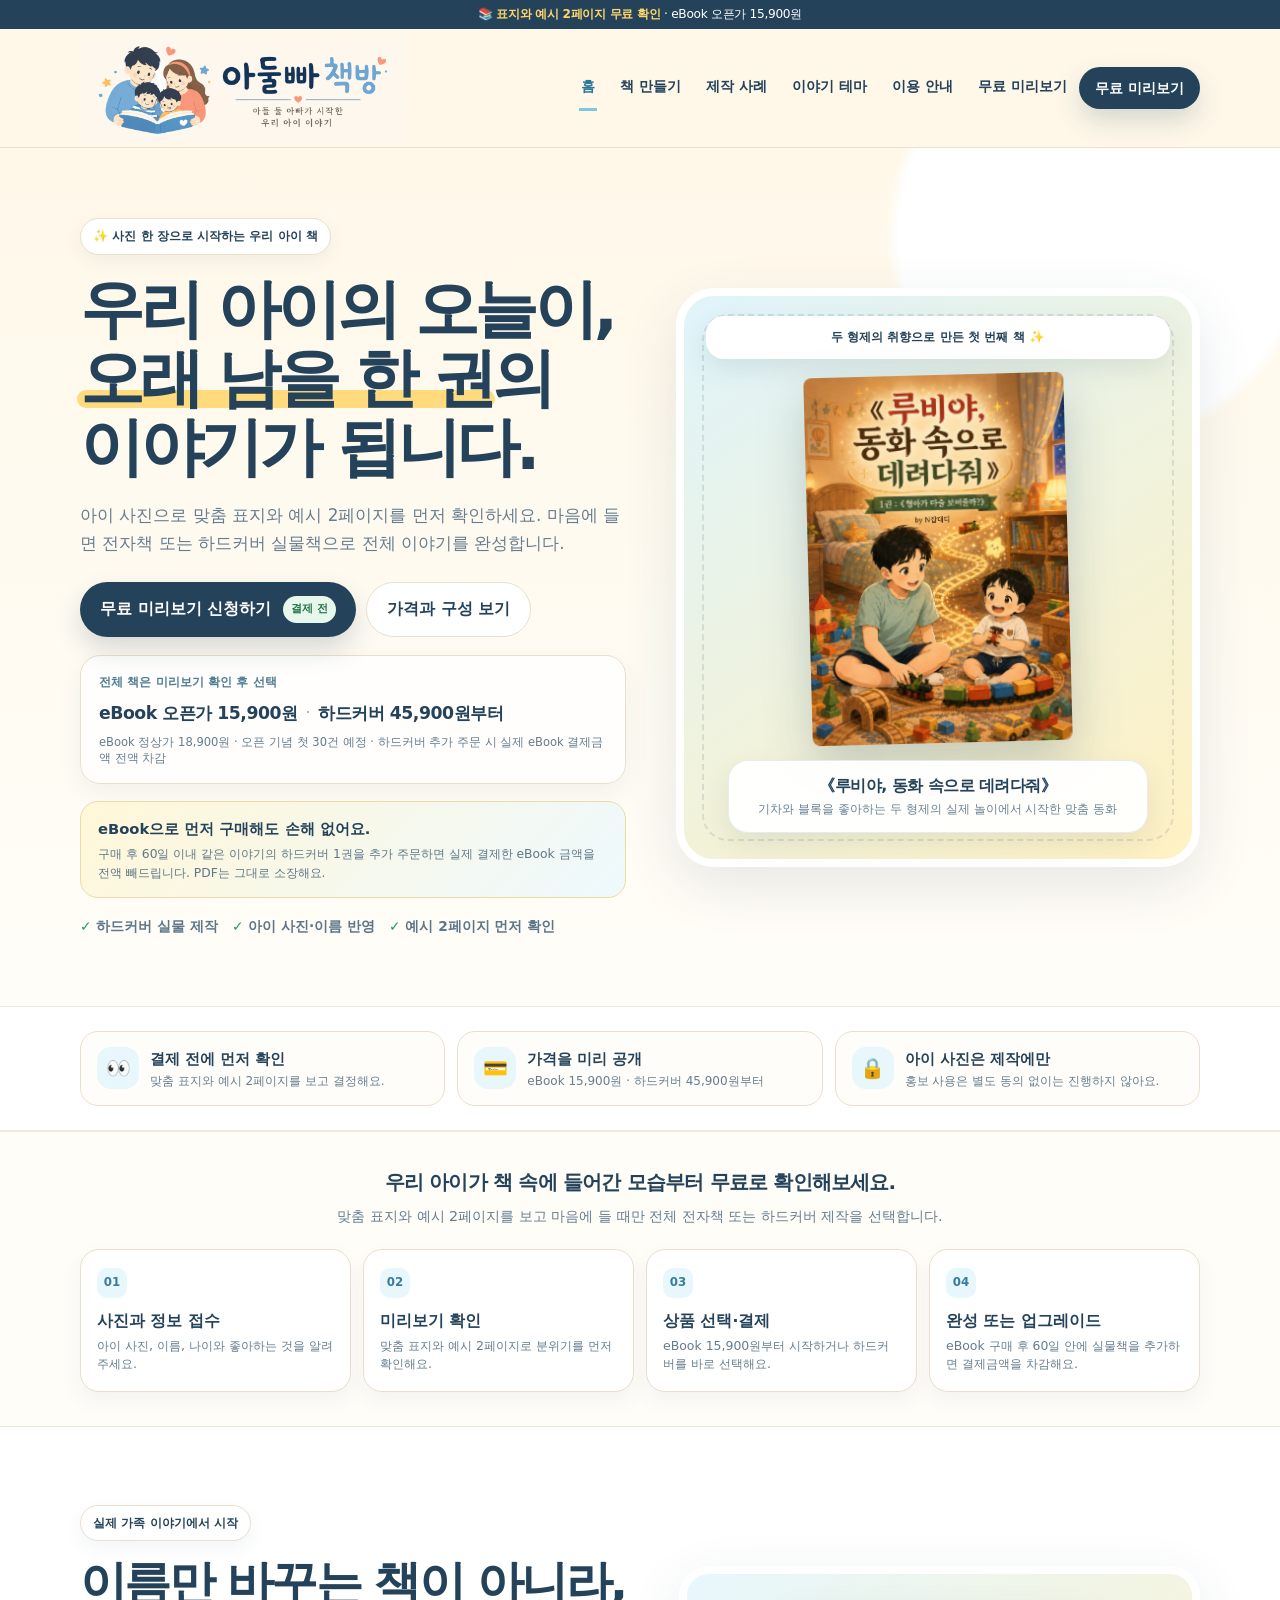
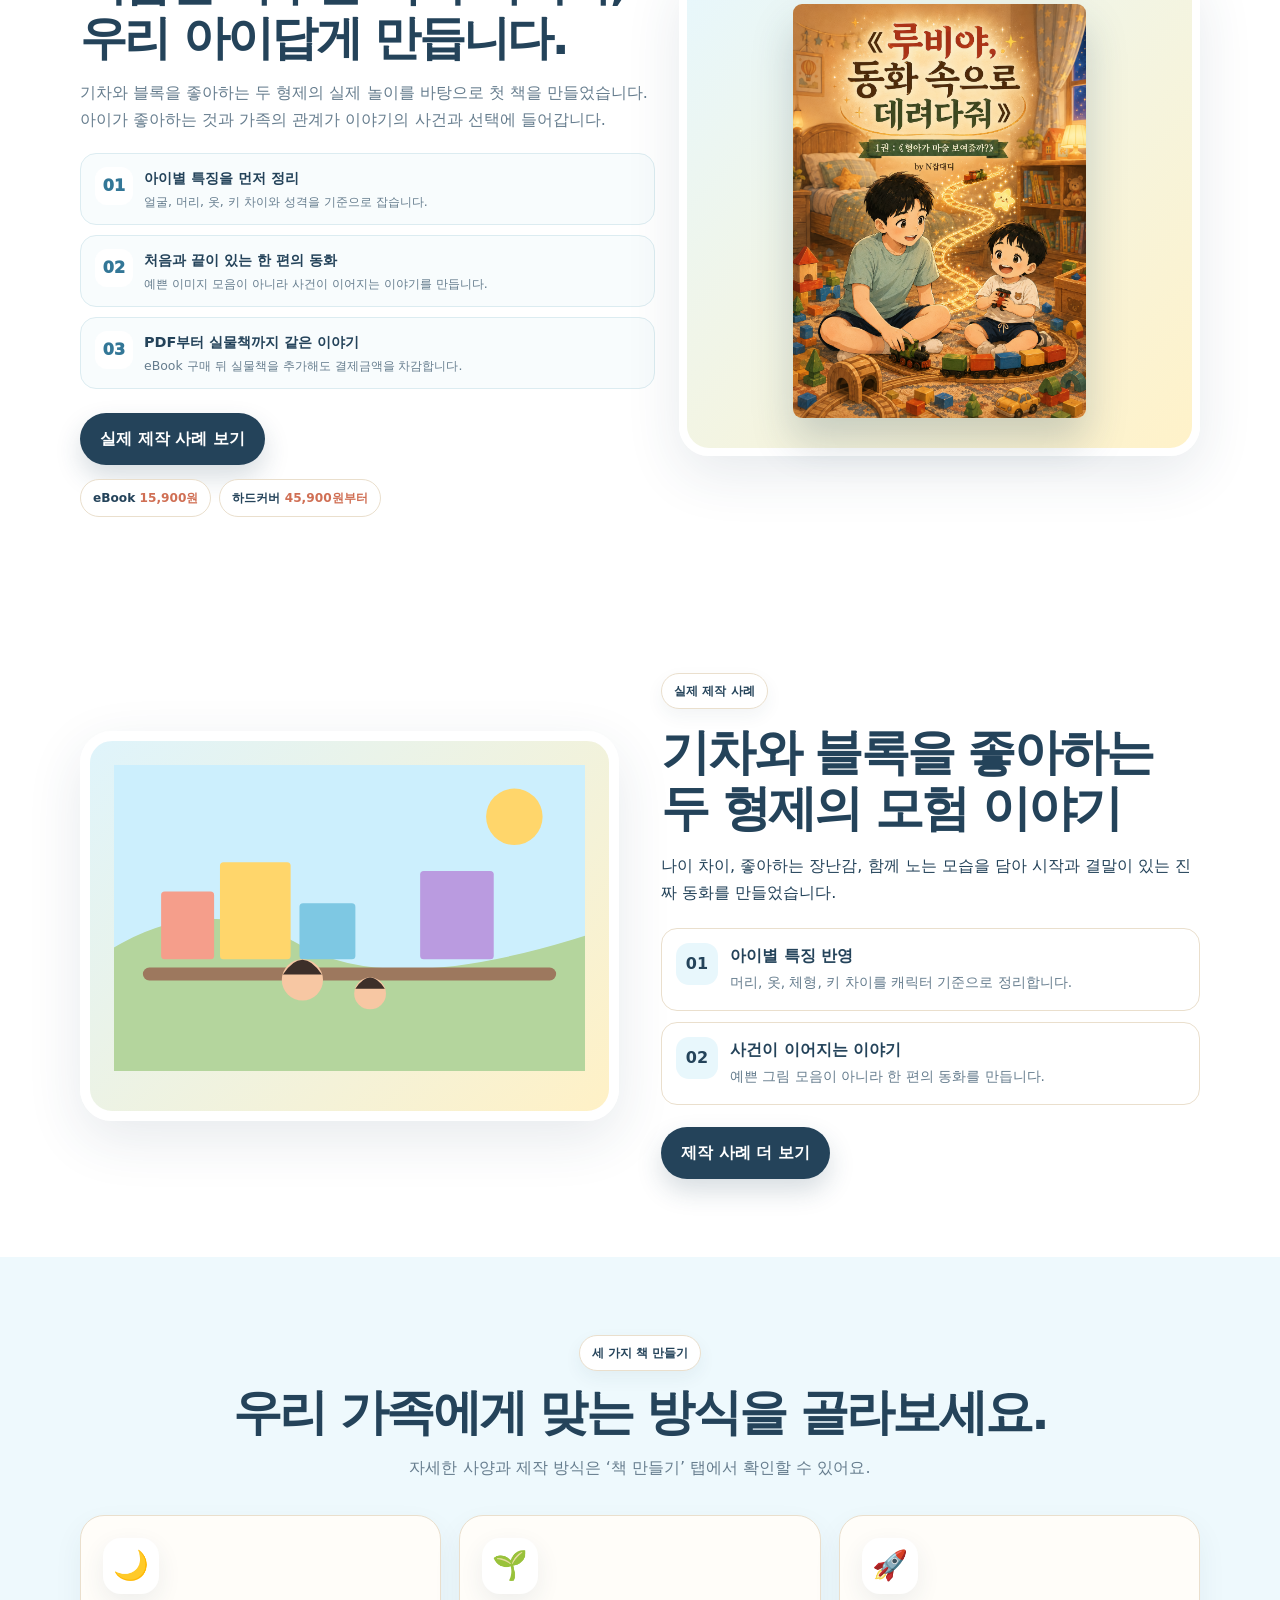
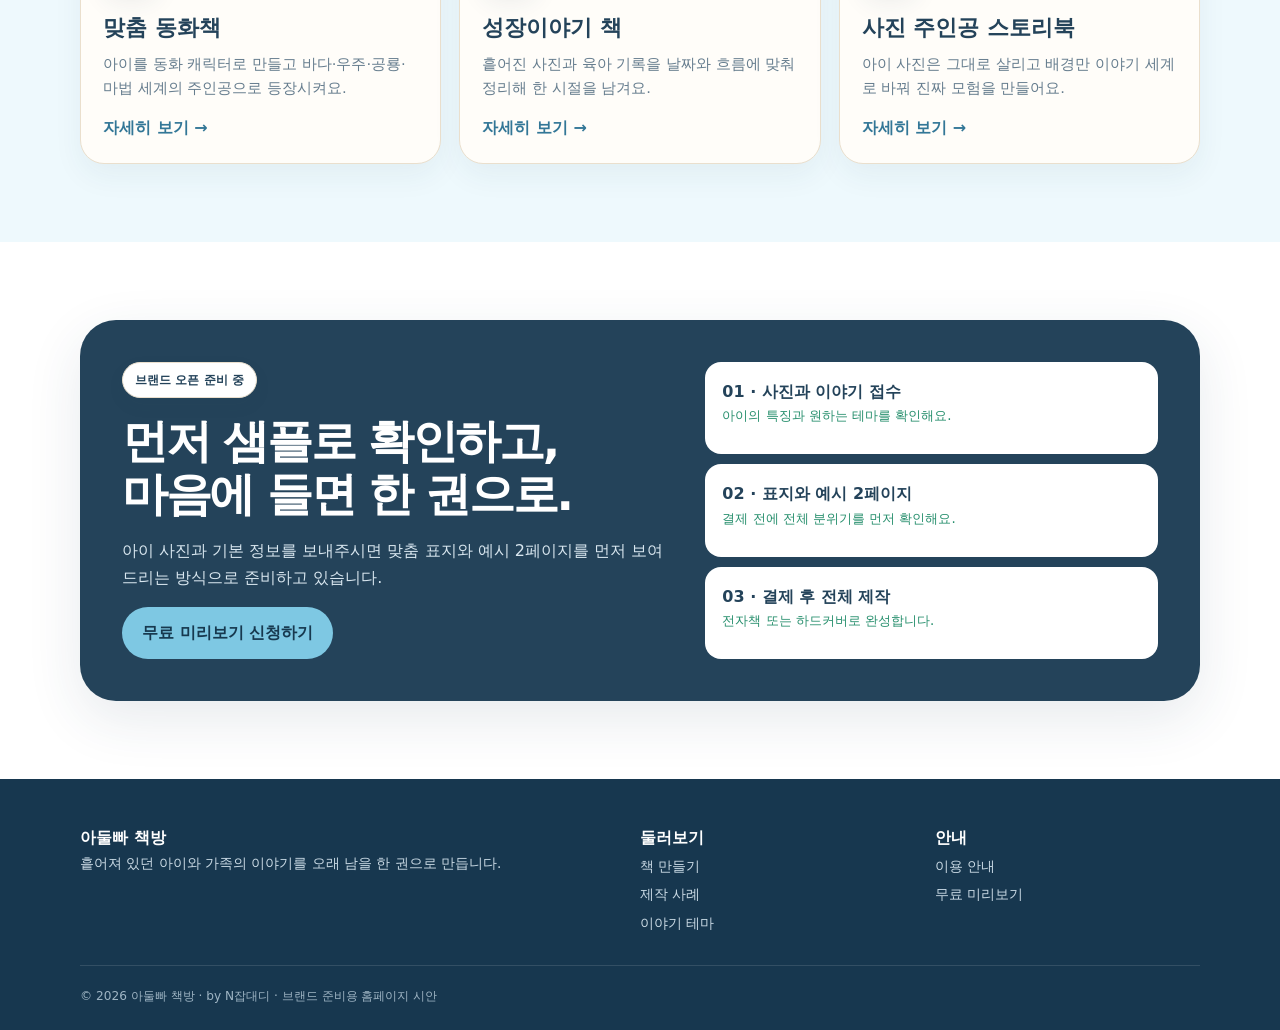
==== commit e250b0e3: "Polish mobile conversion flow and trust content [site-v28]" ====
--- a/index.html
+++ b/index.html
@@ -1 +1 @@
-<!doctype html><html lang="ko"><head><meta charset="utf-8"><meta name="viewport" content="width=device-width,initial-scale=1"><meta name="description" content="아둘빠 책방 — 우리 아이 이야기를 한 권의 책으로 만듭니다."><title>아둘빠 책방</title><link rel="stylesheet" href="styles.css?v=12"><link rel="stylesheet" href="image-fixes-v27.css?v=27"></head><body><div class="notice">📚 <b>맞춤 표지와 예시 2페이지</b>를 먼저 확인하세요 · 오픈 준비 중</div><header><div class="container nav"><a class="brand brand-original" href="index.html" aria-label="아둘빠 책방 홈"><span class="brand-art" aria-hidden="true"></span><span class="brand-lettering" aria-hidden="true"></span></a><nav class="navlinks"><a href="index.html">홈</a><a href="products.html">책 만들기</a><a href="stories.html">제작 사례</a><a href="themes.html">이야기 테마</a><a href="guide.html">이용 안내</a><a href="apply.html">제작 신청</a></nav><a class="btn btn-primary btn-small" href="apply.html">제작 신청</a><button class="menu" aria-label="메뉴 열기">☰</button></div></header><main><section class="hero"><div class="container hero-grid"><div><span class="eyebrow">✨ 사진 한 장으로 시작하는 우리 아이 책</span><h1>우리 아이의 오늘이,<br><span class="highlight">오래 남을 한 권</span>의<br>이야기가 됩니다.</h1><p class="lead">아이 사진으로 맞춤 표지와 예시 2페이지를 먼저 확인하세요. 마음에 들면 전자책 또는 하드커버 실물책으로 전체 이야기를 완성합니다.</p><div class="hero-actions"><a class="btn btn-primary" href="apply.html?mode=preview">무료 미리보기 신청하기 <span class="hero-free-label">결제 전</span></a><a class="btn btn-soft" href="products.html#formats">가격과 구성 보기</a></div><div class="hero-price-summary"><strong>전체 책은 미리보기 확인 후 선택</strong><div class="hero-price-row"><b>eBook 오픈가 15,900원</b><i>·</i><b>하드커버 45,900원부터</b></div><small>eBook 정상가 18,900원 · 오픈 기념 첫 30건 예정 · 하드커버 추가 주문 시 실제 eBook 결제금액 전액 차감</small></div><div class="upgrade-mini"><strong>eBook으로 먼저 구매해도 손해 없어요.</strong><span>구매 후 60일 이내 같은 이야기의 하드커버 1권을 추가 주문하면 실제 결제한 eBook 금액을 전액 빼드립니다. PDF는 그대로 소장해요.</span></div><div class="hero-meta"><span><i>✓</i> 하드커버 실물 제작</span><span><i>✓</i> 아이 사진·이름 반영</span><span><i>✓</i> 예시 2페이지 먼저 확인</span></div></div><div class="visual-card"><div class="float-note">두 형제의 취향으로 만든 첫 번째 책 ✨</div><div class="book-stage"><img class="book-cover real-book-cover" src="assets/rubiya-cover-v20.jpg?v=21" alt="루비야, 동화 속으로 데려다줘 책 표지"></div><div class="cover-caption"><strong>《루비야, 동화 속으로 데려다줘》</strong><small>기차와 블록을 좋아하는 두 형제의 실제 놀이에서 시작한 맞춤 동화</small></div></div></div></section><section class="home-preview-flow"><div class="container"><div class="preview-flow-head"><strong>우리 아이가 책 속에 들어간 모습부터 무료로 확인해보세요.</strong><span>맞춤 표지와 예시 2페이지를 보고 마음에 들 때만 전체 전자책 또는 하드커버 제작을 선택합니다.</span></div><div class="preview-flow-grid"><div class="preview-flow-item"><em>01</em><b>사진과 정보 접수</b><small>아이 사진, 이름, 나이와 좋아하는 것을 알려주세요.</small></div><div class="preview-flow-item"><em>02</em><b>미리보기 확인</b><small>맞춤 표지와 예시 2페이지로 분위기를 먼저 확인해요.</small></div><div class="preview-flow-item"><em>03</em><b>상품 선택·결제</b><small>eBook 15,900원부터 시작하거나 하드커버를 바로 선택해요.</small></div><div class="preview-flow-item"><em>04</em><b>완성 또는 업그레이드</b><small>eBook 구매 후 60일 안에 실물책을 추가하면 결제금액을 차감해요.</small></div></div></div></section><section class="section white"><div class="container sample"><div class="sample-art"><svg viewBox="0 0 800 520"><rect width="800" height="520" fill="#cceffd"/><circle cx="680" cy="88" r="48" fill="#ffd66b"/><path d="M0 310Q160 215 315 305T800 290V520H0Z" fill="#b4d59d"/><rect x="80" y="215" width="90" height="115" rx="6" fill="#f59e8b"/><rect x="180" y="165" width="120" height="165" rx="6" fill="#ffd66b"/><rect x="315" y="235" width="95" height="95" rx="6" fill="#7ec8e3"/><rect x="520" y="180" width="125" height="150" rx="6" fill="#ba9be0"/><path d="M60 355h680" stroke="#9d785e" stroke-width="22" stroke-linecap="round"/><circle cx="320" cy="365" r="35" fill="#f7c7a3"/><circle cx="435" cy="388" r="27" fill="#f7c7a3"/><path d="M287 356q33-50 66 0M410 380q25-38 50 0" fill="#3d2f29"/></svg></div><div><span class="eyebrow">실제 제작 사례</span><h2 style="font-size:clamp(2rem,3.8vw,3.5rem);line-height:1.15;letter-spacing:-.055em;margin:16px 0">기차와 블록을 좋아하는<br>두 형제의 모험 이야기</h2><p class="lead">나이 차이, 좋아하는 장난감, 함께 노는 모습을 담아 시작과 결말이 있는 진짜 동화를 만들었습니다.</p><div class="checks"><div class="check"><i>01</i><div><b>아이별 특징 반영</b><span>머리, 옷, 체형, 키 차이를 캐릭터 기준으로 정리합니다.</span></div></div><div class="check"><i>02</i><div><b>사건이 이어지는 이야기</b><span>예쁜 그림 모음이 아니라 한 편의 동화를 만듭니다.</span></div></div></div><a class="btn btn-primary" href="stories.html">제작 사례 더 보기</a></div></div></section><section class="section blue"><div class="container"><div class="head center"><span class="eyebrow">세 가지 책 만들기</span><h2>우리 가족에게 맞는 방식을 골라보세요.</h2><p>자세한 사양과 제작 방식은 ‘책 만들기’ 탭에서 확인할 수 있어요.</p></div><div class="quick-grid compact-quick-grid"><article class="quick-card"><div class="icon">🌙</div><h3>맞춤 동화책</h3><p>아이를 동화 캐릭터로 만들고 바다·우주·공룡·마법 세계의 주인공으로 등장시켜요.</p><a class="more" href="products.html#fairy">자세히 보기 →</a></article><article class="quick-card"><div class="icon">🌱</div><h3>성장이야기 책</h3><p>흩어진 사진과 육아 기록을 날짜와 흐름에 맞춰 정리해 한 시절을 남겨요.</p><a class="more" href="products.html#growth">자세히 보기 →</a></article><article class="quick-card"><div class="icon">🚀</div><h3>사진 주인공 스토리북</h3><p>아이 사진은 그대로 살리고 배경만 이야기 세계로 바꿔 진짜 모험을 만들어요.</p><a class="more" href="products.html#photo">자세히 보기 →</a></article></div></div></section><section class="section white"><div class="container cta-band"><div><span class="eyebrow">브랜드 오픈 준비 중</span><h2 style="font-size:clamp(2rem,3.6vw,3.4rem);line-height:1.15;letter-spacing:-.05em;margin:17px 0">먼저 샘플로 확인하고,<br>마음에 들면 한 권으로.</h2><p>아이 사진과 기본 정보를 보내주시면 맞춤 표지와 예시 2페이지를 먼저 보여드리는 방식으로 준비하고 있습니다.</p><a class="btn btn-sky" href="apply.html?mode=preview">무료 미리보기 신청하기</a></div><div class="slots"><div class="slot open"><strong>01 · 사진과 이야기 접수</strong><small>아이의 특징과 원하는 테마를 확인해요.</small></div><div class="slot open"><strong>02 · 표지와 예시 2페이지</strong><small>결제 전에 전체 분위기를 먼저 확인해요.</small></div><div class="slot open"><strong>03 · 결제 후 전체 제작</strong><small>전자책 또는 하드커버로 완성합니다.</small></div></div></div></section></main><footer><div class="container"><div class="footer-grid"><div><strong>아둘빠 책방</strong><p>흩어져 있던 아이와 가족의 이야기를 오래 남을 한 권으로 만듭니다.</p></div><div><strong>둘러보기</strong><a href="products.html">책 만들기</a><a href="stories.html">제작 사례</a><a href="themes.html">이야기 테마</a></div><div><strong>안내</strong><a href="guide.html">이용 안내</a><a href="apply.html">제작 신청</a></div></div><div class="copy">© <span data-year></span> 아둘빠 책방 · by N잡대디 · 브랜드 준비용 홈페이지 시안</div></div></footer><script src="script.js?v=27"></script></body></html>+<!doctype html><html lang="ko"><head><meta charset="utf-8"><meta name="viewport" content="width=device-width,initial-scale=1"><meta name="description" content="아둘빠 책방 — 우리 아이 이야기를 한 권의 책으로 만듭니다."><title>아둘빠 책방</title><link rel="stylesheet" href="styles.css?v=12"><link rel="stylesheet" href="image-fixes-v28.css?v=28"></head><body><div class="notice">📚 <b>표지와 예시 2페이지 무료 확인</b> · eBook 오픈가 15,900원</div><header><div class="container nav"><a class="brand brand-original" href="index.html" aria-label="아둘빠 책방 홈"><span class="brand-art" aria-hidden="true"></span><span class="brand-lettering" aria-hidden="true"></span></a><nav class="navlinks"><a href="index.html">홈</a><a href="products.html">책 만들기</a><a href="stories.html">제작 사례</a><a href="themes.html">이야기 테마</a><a href="guide.html">이용 안내</a><a href="apply.html?mode=preview">무료 미리보기</a></nav><a class="btn btn-primary btn-small" href="apply.html?mode=preview">무료 미리보기</a><button class="menu" aria-label="메뉴 열기">☰</button></div></header><main><section class="hero"><div class="container hero-grid"><div><span class="eyebrow">✨ 사진 한 장으로 시작하는 우리 아이 책</span><h1 class="sales-title"><span class="desktop-title">우리 아이의 오늘이,<br><span class="highlight">오래 남을 한 권</span>의<br>이야기가 됩니다.</span><span class="mobile-title"><span>우리 아이의 오늘이,</span><span><span class="highlight">오래 남을 한 권</span>의</span><span>이야기가 됩니다.</span></span></h1><p class="lead">아이 사진으로 맞춤 표지와 예시 2페이지를 먼저 확인하세요. 마음에 들면 전자책 또는 하드커버 실물책으로 전체 이야기를 완성합니다.</p><div class="hero-actions"><a class="btn btn-primary" href="apply.html?mode=preview">무료 미리보기 신청하기 <span class="hero-free-label">결제 전</span></a><a class="btn btn-soft" href="products.html#formats">가격과 구성 보기</a></div><div class="hero-price-summary"><strong>전체 책은 미리보기 확인 후 선택</strong><div class="hero-price-row"><b>eBook 오픈가 15,900원</b><i>·</i><b>하드커버 45,900원부터</b></div><small>eBook 정상가 18,900원 · 오픈 기념 첫 30건 예정 · 하드커버 추가 주문 시 실제 eBook 결제금액 전액 차감</small></div><div class="upgrade-mini"><strong>eBook으로 먼저 구매해도 손해 없어요.</strong><span>구매 후 60일 이내 같은 이야기의 하드커버 1권을 추가 주문하면 실제 결제한 eBook 금액을 전액 빼드립니다. PDF는 그대로 소장해요.</span></div><div class="hero-meta"><span><i>✓</i> 하드커버 실물 제작</span><span><i>✓</i> 아이 사진·이름 반영</span><span><i>✓</i> 예시 2페이지 먼저 확인</span></div></div><div class="visual-card"><div class="float-note">두 형제의 취향으로 만든 첫 번째 책 ✨</div><div class="book-stage"><img class="book-cover real-book-cover" src="assets/rubiya-cover-v20.jpg?v=21" alt="루비야, 동화 속으로 데려다줘 책 표지"></div><div class="cover-caption"><strong>《루비야, 동화 속으로 데려다줘》</strong><small>기차와 블록을 좋아하는 두 형제의 실제 놀이에서 시작한 맞춤 동화</small></div></div></div></section><section class="trust-strip"><div class="container trust-grid"><div class="trust-item"><i>👀</i><div><b>결제 전에 먼저 확인</b><span>맞춤 표지와 예시 2페이지를 보고 결정해요.</span></div></div><div class="trust-item"><i>💳</i><div><b>가격을 미리 공개</b><span>eBook 15,900원 · 하드커버 45,900원부터</span></div></div><div class="trust-item"><i>🔒</i><div><b>아이 사진은 제작에만</b><span>홍보 사용은 별도 동의 없이는 진행하지 않아요.</span></div></div></div></section><section class="home-preview-flow"><div class="container"><div class="preview-flow-head"><strong>우리 아이가 책 속에 들어간 모습부터 무료로 확인해보세요.</strong><span>맞춤 표지와 예시 2페이지를 보고 마음에 들 때만 전체 전자책 또는 하드커버 제작을 선택합니다.</span></div><div class="preview-flow-grid"><div class="preview-flow-item"><em>01</em><b>사진과 정보 접수</b><small>아이 사진, 이름, 나이와 좋아하는 것을 알려주세요.</small></div><div class="preview-flow-item"><em>02</em><b>미리보기 확인</b><small>맞춤 표지와 예시 2페이지로 분위기를 먼저 확인해요.</small></div><div class="preview-flow-item"><em>03</em><b>상품 선택·결제</b><small>eBook 15,900원부터 시작하거나 하드커버를 바로 선택해요.</small></div><div class="preview-flow-item"><em>04</em><b>완성 또는 업그레이드</b><small>eBook 구매 후 60일 안에 실물책을 추가하면 결제금액을 차감해요.</small></div></div></div></section><section class="section conversion-proof"><div class="container proof-grid"><div class="proof-copy"><span class="eyebrow">실제 가족 이야기에서 시작</span><h2>이름만 바꾸는 책이 아니라,<br>우리 아이답게 만듭니다.</h2><p>기차와 블록을 좋아하는 두 형제의 실제 놀이를 바탕으로 첫 책을 만들었습니다. 아이가 좋아하는 것과 가족의 관계가 이야기의 사건과 선택에 들어갑니다.</p><div class="proof-points"><div class="proof-point"><i>01</i><div><b>아이별 특징을 먼저 정리</b><span>얼굴, 머리, 옷, 키 차이와 성격을 기준으로 잡습니다.</span></div></div><div class="proof-point"><i>02</i><div><b>처음과 끝이 있는 한 편의 동화</b><span>예쁜 이미지 모음이 아니라 사건이 이어지는 이야기를 만듭니다.</span></div></div><div class="proof-point"><i>03</i><div><b>PDF부터 실물책까지 같은 이야기</b><span>eBook 구매 뒤 실물책을 추가해도 결제금액을 차감합니다.</span></div></div></div><a class="btn btn-primary" href="stories.html">실제 제작 사례 보기</a><div class="mini-price-row"><span class="mini-price">eBook <strong>15,900원</strong></span><span class="mini-price">하드커버 <strong>45,900원부터</strong></span></div></div><div class="proof-book"><img src="assets/rubiya-cover-v20.jpg?v=28" alt="루비야 동화책 실제 제작 표지"></div></div></section><section class="section white"><div class="container sample"><div class="sample-art"><svg viewBox="0 0 800 520"><rect width="800" height="520" fill="#cceffd"/><circle cx="680" cy="88" r="48" fill="#ffd66b"/><path d="M0 310Q160 215 315 305T800 290V520H0Z" fill="#b4d59d"/><rect x="80" y="215" width="90" height="115" rx="6" fill="#f59e8b"/><rect x="180" y="165" width="120" height="165" rx="6" fill="#ffd66b"/><rect x="315" y="235" width="95" height="95" rx="6" fill="#7ec8e3"/><rect x="520" y="180" width="125" height="150" rx="6" fill="#ba9be0"/><path d="M60 355h680" stroke="#9d785e" stroke-width="22" stroke-linecap="round"/><circle cx="320" cy="365" r="35" fill="#f7c7a3"/><circle cx="435" cy="388" r="27" fill="#f7c7a3"/><path d="M287 356q33-50 66 0M410 380q25-38 50 0" fill="#3d2f29"/></svg></div><div><span class="eyebrow">실제 제작 사례</span><h2 style="font-size:clamp(2rem,3.8vw,3.5rem);line-height:1.15;letter-spacing:-.055em;margin:16px 0">기차와 블록을 좋아하는<br>두 형제의 모험 이야기</h2><p class="lead">나이 차이, 좋아하는 장난감, 함께 노는 모습을 담아 시작과 결말이 있는 진짜 동화를 만들었습니다.</p><div class="checks"><div class="check"><i>01</i><div><b>아이별 특징 반영</b><span>머리, 옷, 체형, 키 차이를 캐릭터 기준으로 정리합니다.</span></div></div><div class="check"><i>02</i><div><b>사건이 이어지는 이야기</b><span>예쁜 그림 모음이 아니라 한 편의 동화를 만듭니다.</span></div></div></div><a class="btn btn-primary" href="stories.html">제작 사례 더 보기</a></div></div></section><section class="section blue"><div class="container"><div class="head center"><span class="eyebrow">세 가지 책 만들기</span><h2>우리 가족에게 맞는 방식을 골라보세요.</h2><p>자세한 사양과 제작 방식은 ‘책 만들기’ 탭에서 확인할 수 있어요.</p></div><div class="quick-grid compact-quick-grid"><article class="quick-card"><div class="icon">🌙</div><h3>맞춤 동화책</h3><p>아이를 동화 캐릭터로 만들고 바다·우주·공룡·마법 세계의 주인공으로 등장시켜요.</p><a class="more" href="products.html#fairy">자세히 보기 →</a></article><article class="quick-card"><div class="icon">🌱</div><h3>성장이야기 책</h3><p>흩어진 사진과 육아 기록을 날짜와 흐름에 맞춰 정리해 한 시절을 남겨요.</p><a class="more" href="products.html#growth">자세히 보기 →</a></article><article class="quick-card"><div class="icon">🚀</div><h3>사진 주인공 스토리북</h3><p>아이 사진은 그대로 살리고 배경만 이야기 세계로 바꿔 진짜 모험을 만들어요.</p><a class="more" href="products.html#photo">자세히 보기 →</a></article></div></div></section><section class="section white"><div class="container cta-band"><div><span class="eyebrow">브랜드 오픈 준비 중</span><h2 style="font-size:clamp(2rem,3.6vw,3.4rem);line-height:1.15;letter-spacing:-.05em;margin:17px 0">먼저 샘플로 확인하고,<br>마음에 들면 한 권으로.</h2><p>아이 사진과 기본 정보를 보내주시면 맞춤 표지와 예시 2페이지를 먼저 보여드리는 방식으로 준비하고 있습니다.</p><a class="btn btn-sky" href="apply.html?mode=preview">무료 미리보기 신청하기</a></div><div class="slots"><div class="slot open"><strong>01 · 사진과 이야기 접수</strong><small>아이의 특징과 원하는 테마를 확인해요.</small></div><div class="slot open"><strong>02 · 표지와 예시 2페이지</strong><small>결제 전에 전체 분위기를 먼저 확인해요.</small></div><div class="slot open"><strong>03 · 결제 후 전체 제작</strong><small>전자책 또는 하드커버로 완성합니다.</small></div></div></div></section></main><footer><div class="container"><div class="footer-grid"><div><strong>아둘빠 책방</strong><p>흩어져 있던 아이와 가족의 이야기를 오래 남을 한 권으로 만듭니다.</p></div><div><strong>둘러보기</strong><a href="products.html">책 만들기</a><a href="stories.html">제작 사례</a><a href="themes.html">이야기 테마</a></div><div><strong>안내</strong><a href="guide.html">이용 안내</a><a href="apply.html?mode=preview">무료 미리보기</a></div></div><div class="copy">© <span data-year></span> 아둘빠 책방 · by N잡대디 · 브랜드 준비용 홈페이지 시안</div></div></footer><script src="script.js?v=28"></script><div class="mobile-cta"><div class="mobile-cta-copy"><b>우리 아이 책, 먼저 확인해보세요</b><small>맞춤 표지 + 예시 2페이지 · 결제 전</small></div><a class="btn" href="apply.html?mode=preview">무료 미리보기</a></div></body></html>
--- a/image-fixes-v28.css
+++ b/image-fixes-v28.css
@@ -0,0 +1,121 @@
+@import url("image-fixes-v27.css?v=27");
+
+/* Shared sales hierarchy */
+.desktop-title{display:block}
+.mobile-title{display:none}
+.sales-title{max-width:980px;text-wrap:balance;word-break:keep-all}
+.sales-copy{max-width:760px;word-break:keep-all}
+.page-hero{position:relative;overflow:hidden}
+.page-hero:after{content:"";position:absolute;width:280px;height:280px;border-radius:50%;right:-120px;bottom:-150px;background:rgba(126,200,227,.12);pointer-events:none}
+.page-hero .container{position:relative;z-index:1}
+
+.trust-strip{background:#fff;border-top:1px solid rgba(234,223,205,.72);border-bottom:1px solid rgba(234,223,205,.72);padding:24px 0}
+.trust-grid{display:grid;grid-template-columns:repeat(3,1fr);gap:12px}
+.trust-item{display:grid;grid-template-columns:42px 1fr;gap:11px;align-items:center;background:#fffdf9;border:1px solid var(--line);border-radius:18px;padding:15px 16px}
+.trust-item i{font-style:normal;width:42px;height:42px;display:grid;place-items:center;border-radius:14px;background:var(--sky2);font-size:1.25rem}
+.trust-item b{display:block;font-size:.91rem;margin-bottom:2px}
+.trust-item span{display:block;color:var(--muted);font-size:.75rem;line-height:1.42}
+
+.conversion-proof{background:#fff}
+.proof-grid{display:grid;grid-template-columns:1.05fr .95fr;gap:24px;align-items:center}
+.proof-copy h2{font-size:clamp(2rem,3.7vw,3.35rem);line-height:1.15;letter-spacing:-.055em;margin:15px 0}
+.proof-copy p{color:var(--muted);max-width:620px}
+.proof-points{display:grid;gap:10px;margin:20px 0 24px}
+.proof-point{display:grid;grid-template-columns:38px 1fr;gap:11px;align-items:start;padding:13px 14px;border-radius:16px;background:#f8fcfd;border:1px solid #dcecf1}
+.proof-point i{font-style:normal;width:38px;height:38px;display:grid;place-items:center;border-radius:12px;background:#fff;font-weight:950;color:#337797}
+.proof-point b{display:block;font-size:.9rem;margin-bottom:2px}
+.proof-point span{display:block;color:var(--muted);font-size:.78rem;line-height:1.45}
+.proof-book{background:linear-gradient(135deg,#e7f7fc,#fff2c9);border:8px solid #fff;border-radius:30px;min-height:430px;display:grid;place-items:center;padding:30px;box-shadow:var(--shadow)}
+.proof-book img{width:min(66%,300px);border-radius:9px;box-shadow:0 23px 42px rgba(36,67,90,.22)}
+
+.mini-price-row{display:flex;gap:8px;flex-wrap:wrap;margin-top:14px}
+.mini-price{background:#fff;border:1px solid var(--line);border-radius:999px;padding:8px 12px;font-size:.76rem;font-weight:850}
+.mini-price strong{color:#d06f54}
+
+/* Short preview form */
+.preview-form-shell{display:grid;grid-template-columns:.72fr 1.28fr;gap:24px;align-items:start}
+.preview-side{position:sticky;top:132px;background:linear-gradient(150deg,#24435a,#315c78);color:#fff;border-radius:28px;padding:26px;box-shadow:var(--shadow)}
+.preview-side h2{font-size:1.65rem;line-height:1.25;letter-spacing:-.045em;margin-bottom:10px}
+.preview-side p{color:#d8e6ef;font-size:.9rem}
+.preview-side-list{display:grid;gap:9px;margin:20px 0}
+.preview-side-list div{display:grid;grid-template-columns:28px 1fr;gap:9px;align-items:center;font-size:.84rem}
+.preview-side-list i{font-style:normal;width:28px;height:28px;border-radius:9px;display:grid;place-items:center;background:rgba(255,255,255,.13)}
+.privacy-mini{margin-top:17px;padding:13px;border-radius:15px;background:rgba(255,255,255,.1);font-size:.75rem;line-height:1.5;color:#e3edf3}
+.preview-form-card{background:#fff;border:1px solid var(--line);border-radius:28px;padding:28px;box-shadow:var(--shadow)}
+.form-progress{display:flex;align-items:center;gap:8px;margin-bottom:20px;font-size:.75rem;font-weight:850;color:#6b8291}
+.form-progress b{display:grid;place-items:center;width:28px;height:28px;border-radius:50%;background:var(--navy);color:#fff}
+.form-section-title{font-size:1.08rem;margin:22px 0 12px;padding-top:19px;border-top:1px solid var(--line)}
+.optional-details{margin:16px 0;border:1px solid var(--line);border-radius:17px;background:#fffdf9;overflow:hidden}
+.optional-details summary{cursor:pointer;font-weight:850;padding:15px 17px;list-style:none}
+.optional-details summary::-webkit-details-marker{display:none}
+.optional-details summary:after{content:"＋";float:right;color:#5796b3}
+.optional-details[open] summary:after{content:"−"}
+.optional-fields{padding:0 17px 4px}
+.form-trust-note{display:grid;grid-template-columns:36px 1fr;gap:10px;align-items:start;margin:18px 0;padding:14px;border-radius:15px;background:#eef9fd;color:#4e7082;font-size:.78rem;line-height:1.5}
+.form-trust-note i{font-style:normal;width:36px;height:36px;border-radius:11px;background:#fff;display:grid;place-items:center}
+
+/* Mobile persistent action */
+.mobile-cta{display:none}
+
+@media(max-width:980px){
+  .proof-grid,.preview-form-shell{grid-template-columns:1fr}
+  .preview-side{position:static}
+}
+
+@media(max-width:640px){
+  body{padding-bottom:82px}
+  .notice{font-size:.68rem!important}
+  header .container.nav{height:100px!important;min-height:100px!important}
+  .brand.brand-original{flex-basis:282px!important;width:282px!important;height:92px!important}
+  .navlinks.open{top:100px!important}
+
+  .page-hero{padding:36px 0 34px!important}
+  .page-hero .eyebrow{padding:7px 11px;font-size:.73rem}
+  .desktop-title{display:none!important}
+  .mobile-title{display:block!important}
+  .mobile-title span{display:block;white-space:nowrap}
+  .page-hero .sales-title{font-size:clamp(2rem,8.8vw,2.26rem)!important;line-height:1.16!important;letter-spacing:-.055em!important;margin:15px 0 16px!important}
+  .page-hero .sales-copy{font-size:.93rem!important;line-height:1.72!important;margin-bottom:0}
+
+  .hero{padding:40px 0 46px!important}
+  .hero .desktop-title{display:none!important}
+  .hero .mobile-title{display:block!important}
+  .hero .mobile-title span{display:block;white-space:nowrap}
+  .hero .sales-title{font-size:clamp(2.18rem,9.4vw,2.62rem)!important;line-height:1.12!important;letter-spacing:-.06em!important;margin:18px 0!important}
+  .hero .lead{font-size:.94rem!important;line-height:1.7!important;word-break:keep-all}
+  .hero-price-summary{margin-bottom:12px!important}
+  .upgrade-mini{margin-bottom:15px!important}
+
+  .trust-strip{padding:15px 0}
+  .trust-grid{grid-template-columns:1fr;gap:8px}
+  .trust-item{padding:12px 13px;border-radius:15px}
+  .trust-item i{width:38px;height:38px;border-radius:12px}
+
+  .section{padding:54px 0!important}
+  .head{margin-bottom:25px!important}
+  .head h2{font-size:2rem!important;line-height:1.18!important;word-break:keep-all}
+  .head p{font-size:.9rem;line-height:1.65;word-break:keep-all}
+
+  .proof-grid{gap:18px}
+  .proof-copy h2{font-size:2rem;word-break:keep-all}
+  .proof-book{min-height:340px;padding:22px;border-width:6px}
+  .proof-book img{width:min(70%,250px)}
+
+  .preview-form-card,.preview-side{padding:21px;border-radius:23px}
+  .preview-side h2{font-size:1.45rem}
+  .choice-grid{grid-template-columns:1fr!important}
+  .grid2{grid-template-columns:1fr!important}
+
+  .steps{grid-template-columns:1fr!important}
+  .step{padding:17px!important}
+  .themes{grid-template-columns:1fr 1fr!important;gap:10px!important}
+  .theme-card{min-height:155px!important;padding:17px!important}
+  .theme-card h3{font-size:1.12rem!important}
+  .theme-card p{font-size:.78rem!important;line-height:1.48}
+
+  .mobile-cta{position:fixed;display:flex;left:10px;right:10px;bottom:10px;z-index:90;align-items:center;gap:10px;padding:9px 10px 9px 15px;border-radius:21px;background:rgba(23,55,79,.96);color:#fff;box-shadow:0 14px 38px rgba(23,55,79,.28);backdrop-filter:blur(12px)}
+  .mobile-cta-copy{min-width:0;flex:1}
+  .mobile-cta-copy b{display:block;font-size:.8rem;line-height:1.3}
+  .mobile-cta-copy small{display:block;color:#cfe0ea;font-size:.65rem;white-space:nowrap;overflow:hidden;text-overflow:ellipsis}
+  .mobile-cta .btn{flex:0 0 auto;padding:11px 15px;font-size:.76rem;background:var(--yellow);color:#284455;box-shadow:none}
+}
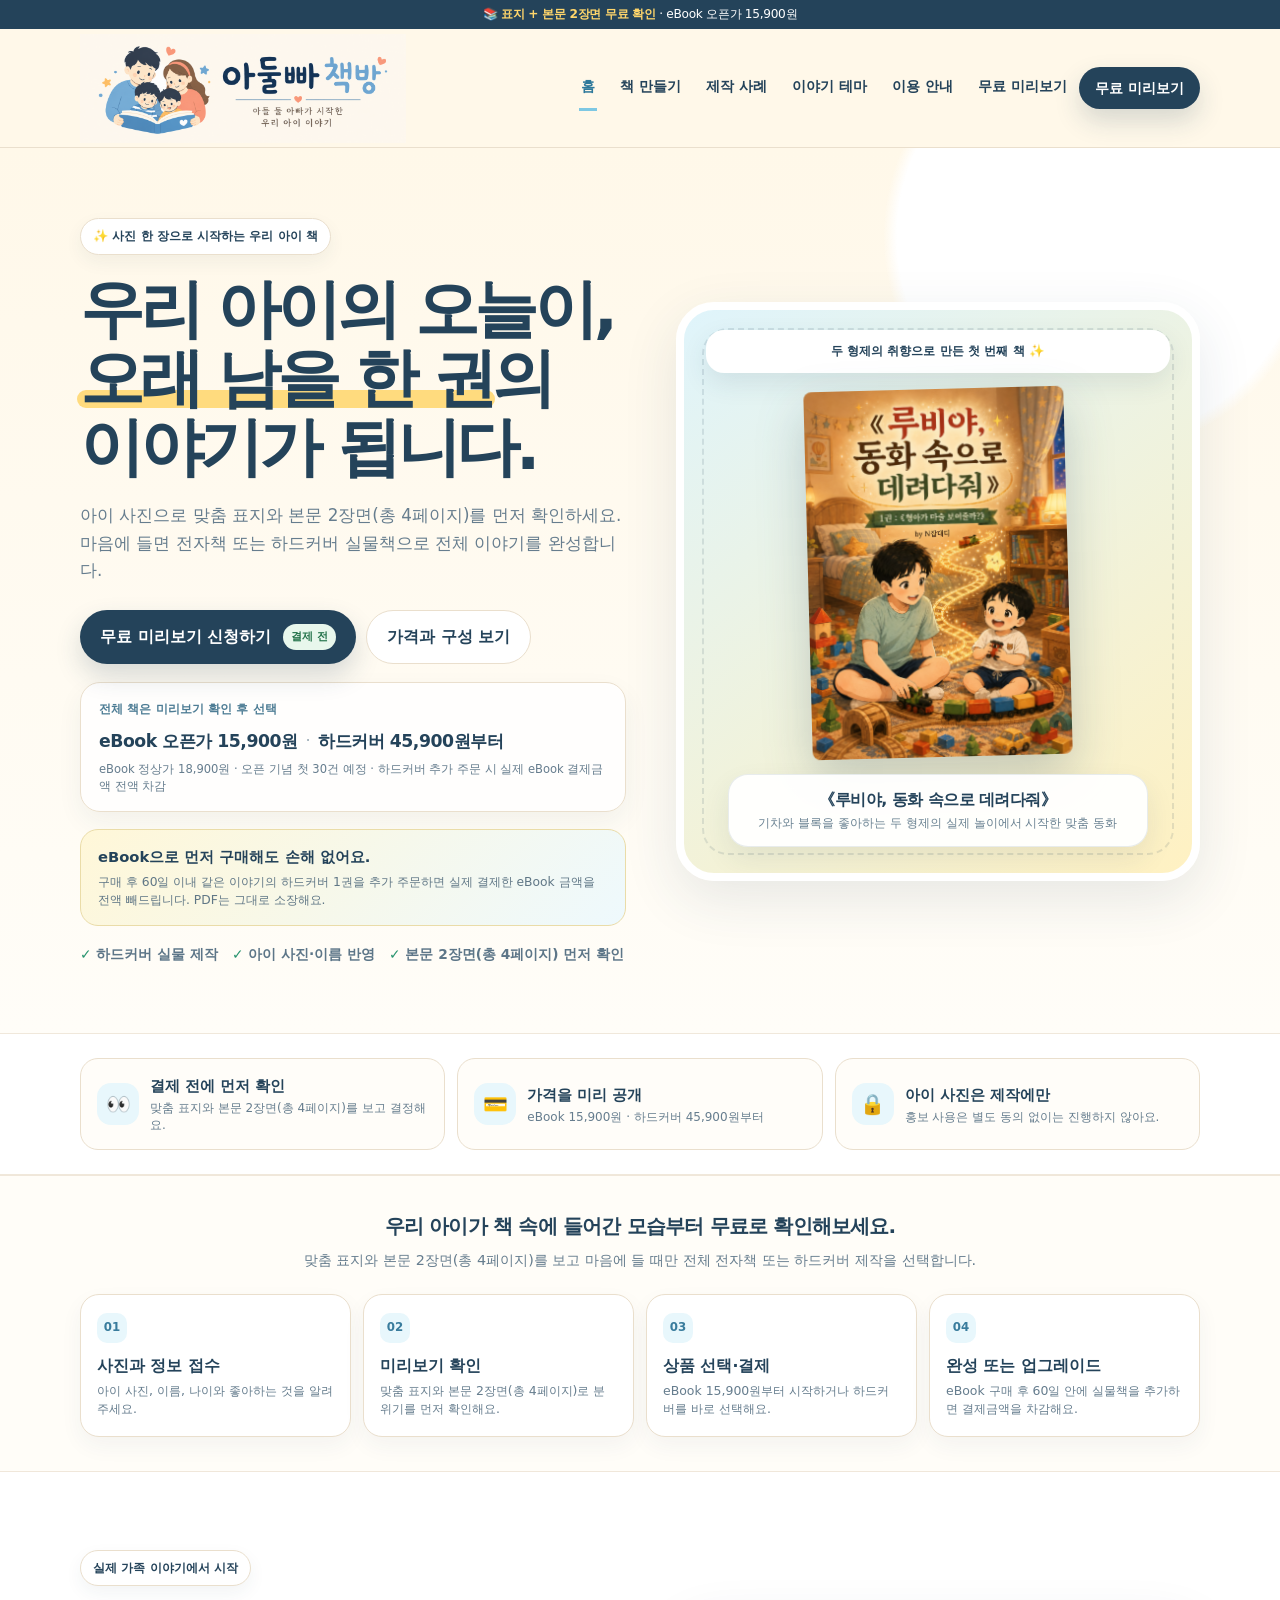
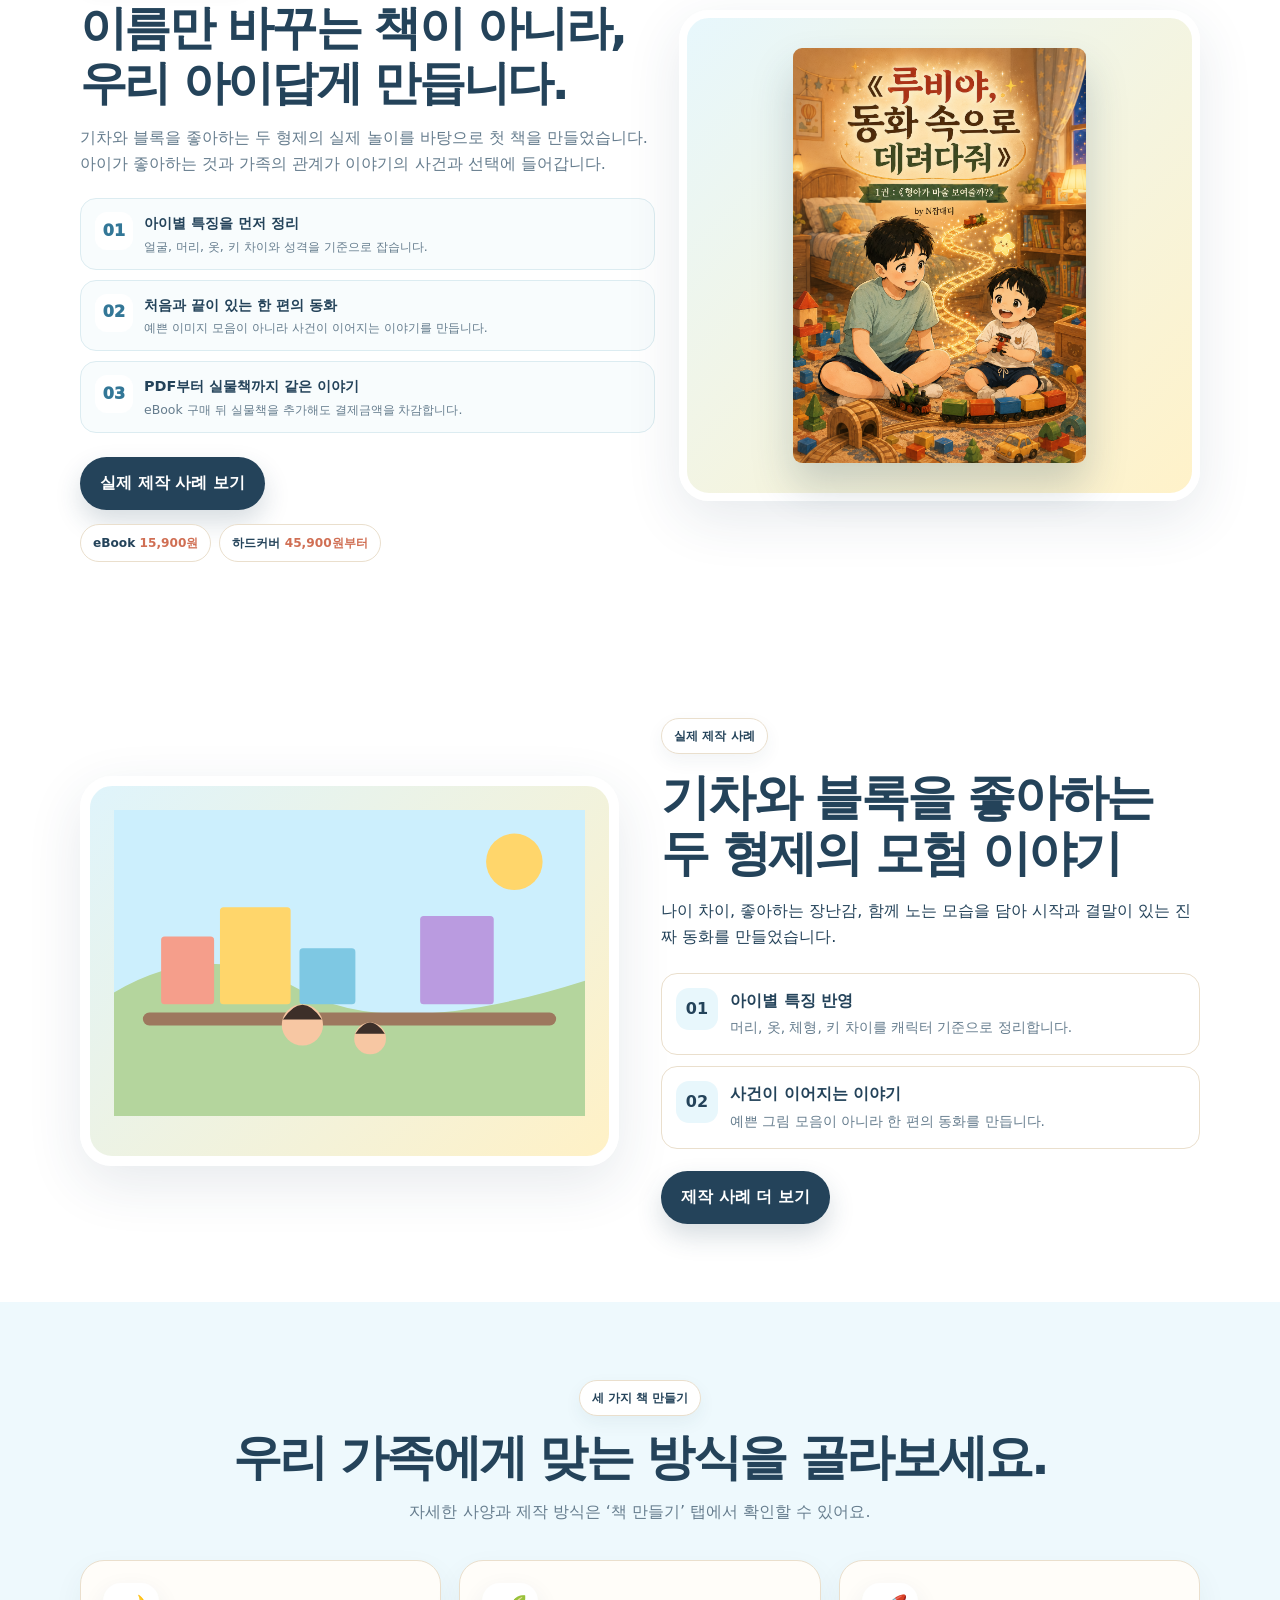
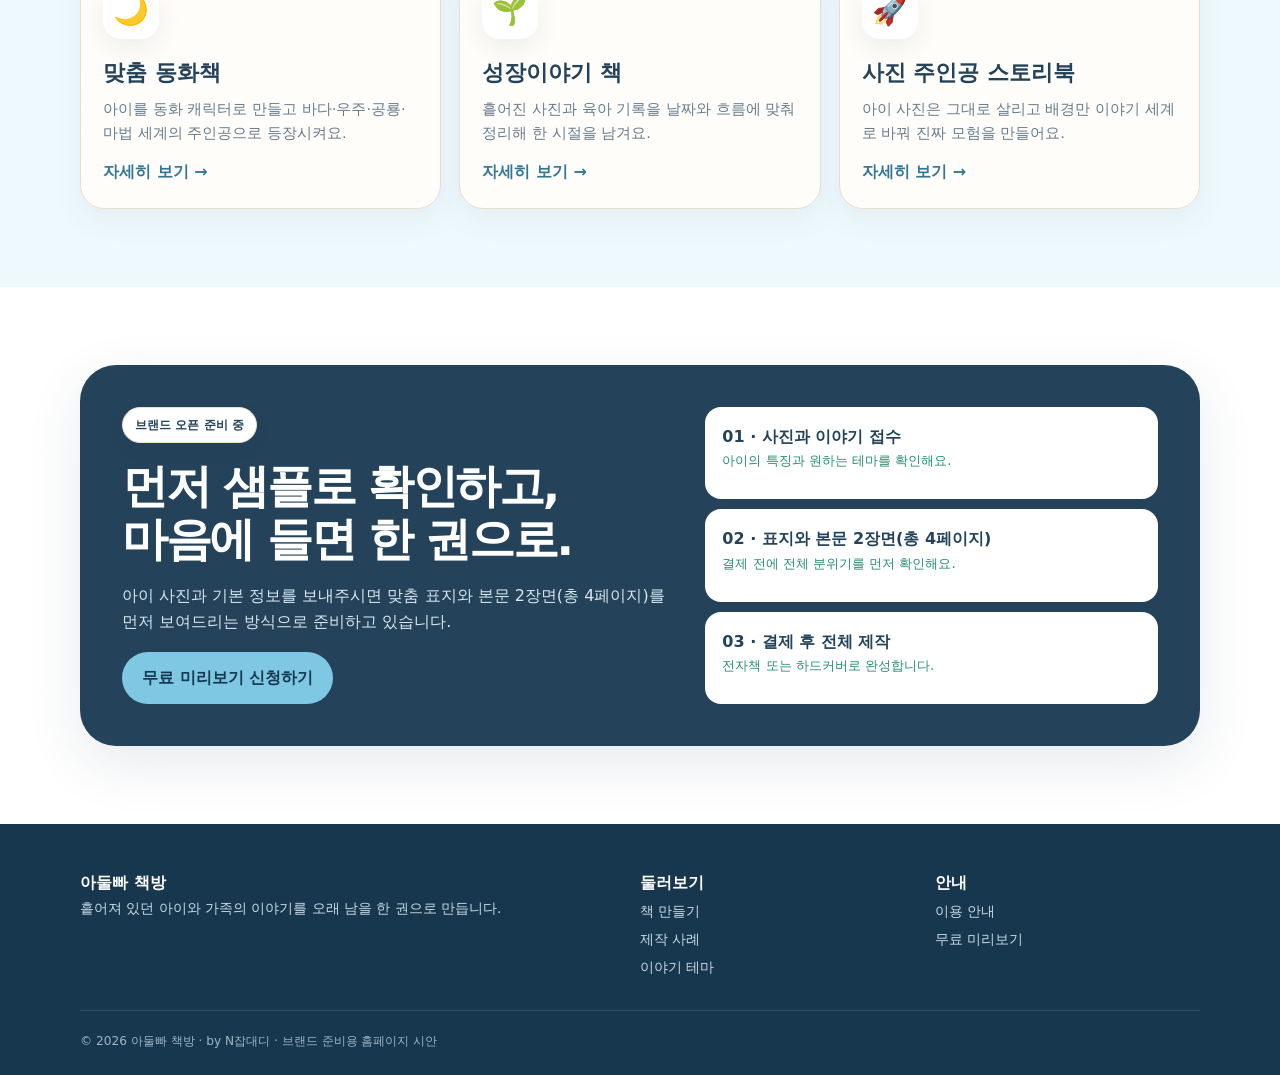
==== commit 46a39e8d: "Fix mobile hero wrapping and label preview as four pages [site-v29]" ====
--- a/index.html
+++ b/index.html
@@ -1 +1 @@
-<!doctype html><html lang="ko"><head><meta charset="utf-8"><meta name="viewport" content="width=device-width,initial-scale=1"><meta name="description" content="아둘빠 책방 — 우리 아이 이야기를 한 권의 책으로 만듭니다."><title>아둘빠 책방</title><link rel="stylesheet" href="styles.css?v=12"><link rel="stylesheet" href="image-fixes-v28.css?v=28"></head><body><div class="notice">📚 <b>표지와 예시 2페이지 무료 확인</b> · eBook 오픈가 15,900원</div><header><div class="container nav"><a class="brand brand-original" href="index.html" aria-label="아둘빠 책방 홈"><span class="brand-art" aria-hidden="true"></span><span class="brand-lettering" aria-hidden="true"></span></a><nav class="navlinks"><a href="index.html">홈</a><a href="products.html">책 만들기</a><a href="stories.html">제작 사례</a><a href="themes.html">이야기 테마</a><a href="guide.html">이용 안내</a><a href="apply.html?mode=preview">무료 미리보기</a></nav><a class="btn btn-primary btn-small" href="apply.html?mode=preview">무료 미리보기</a><button class="menu" aria-label="메뉴 열기">☰</button></div></header><main><section class="hero"><div class="container hero-grid"><div><span class="eyebrow">✨ 사진 한 장으로 시작하는 우리 아이 책</span><h1 class="sales-title"><span class="desktop-title">우리 아이의 오늘이,<br><span class="highlight">오래 남을 한 권</span>의<br>이야기가 됩니다.</span><span class="mobile-title"><span>우리 아이의 오늘이,</span><span><span class="highlight">오래 남을 한 권</span>의</span><span>이야기가 됩니다.</span></span></h1><p class="lead">아이 사진으로 맞춤 표지와 예시 2페이지를 먼저 확인하세요. 마음에 들면 전자책 또는 하드커버 실물책으로 전체 이야기를 완성합니다.</p><div class="hero-actions"><a class="btn btn-primary" href="apply.html?mode=preview">무료 미리보기 신청하기 <span class="hero-free-label">결제 전</span></a><a class="btn btn-soft" href="products.html#formats">가격과 구성 보기</a></div><div class="hero-price-summary"><strong>전체 책은 미리보기 확인 후 선택</strong><div class="hero-price-row"><b>eBook 오픈가 15,900원</b><i>·</i><b>하드커버 45,900원부터</b></div><small>eBook 정상가 18,900원 · 오픈 기념 첫 30건 예정 · 하드커버 추가 주문 시 실제 eBook 결제금액 전액 차감</small></div><div class="upgrade-mini"><strong>eBook으로 먼저 구매해도 손해 없어요.</strong><span>구매 후 60일 이내 같은 이야기의 하드커버 1권을 추가 주문하면 실제 결제한 eBook 금액을 전액 빼드립니다. PDF는 그대로 소장해요.</span></div><div class="hero-meta"><span><i>✓</i> 하드커버 실물 제작</span><span><i>✓</i> 아이 사진·이름 반영</span><span><i>✓</i> 예시 2페이지 먼저 확인</span></div></div><div class="visual-card"><div class="float-note">두 형제의 취향으로 만든 첫 번째 책 ✨</div><div class="book-stage"><img class="book-cover real-book-cover" src="assets/rubiya-cover-v20.jpg?v=21" alt="루비야, 동화 속으로 데려다줘 책 표지"></div><div class="cover-caption"><strong>《루비야, 동화 속으로 데려다줘》</strong><small>기차와 블록을 좋아하는 두 형제의 실제 놀이에서 시작한 맞춤 동화</small></div></div></div></section><section class="trust-strip"><div class="container trust-grid"><div class="trust-item"><i>👀</i><div><b>결제 전에 먼저 확인</b><span>맞춤 표지와 예시 2페이지를 보고 결정해요.</span></div></div><div class="trust-item"><i>💳</i><div><b>가격을 미리 공개</b><span>eBook 15,900원 · 하드커버 45,900원부터</span></div></div><div class="trust-item"><i>🔒</i><div><b>아이 사진은 제작에만</b><span>홍보 사용은 별도 동의 없이는 진행하지 않아요.</span></div></div></div></section><section class="home-preview-flow"><div class="container"><div class="preview-flow-head"><strong>우리 아이가 책 속에 들어간 모습부터 무료로 확인해보세요.</strong><span>맞춤 표지와 예시 2페이지를 보고 마음에 들 때만 전체 전자책 또는 하드커버 제작을 선택합니다.</span></div><div class="preview-flow-grid"><div class="preview-flow-item"><em>01</em><b>사진과 정보 접수</b><small>아이 사진, 이름, 나이와 좋아하는 것을 알려주세요.</small></div><div class="preview-flow-item"><em>02</em><b>미리보기 확인</b><small>맞춤 표지와 예시 2페이지로 분위기를 먼저 확인해요.</small></div><div class="preview-flow-item"><em>03</em><b>상품 선택·결제</b><small>eBook 15,900원부터 시작하거나 하드커버를 바로 선택해요.</small></div><div class="preview-flow-item"><em>04</em><b>완성 또는 업그레이드</b><small>eBook 구매 후 60일 안에 실물책을 추가하면 결제금액을 차감해요.</small></div></div></div></section><section class="section conversion-proof"><div class="container proof-grid"><div class="proof-copy"><span class="eyebrow">실제 가족 이야기에서 시작</span><h2>이름만 바꾸는 책이 아니라,<br>우리 아이답게 만듭니다.</h2><p>기차와 블록을 좋아하는 두 형제의 실제 놀이를 바탕으로 첫 책을 만들었습니다. 아이가 좋아하는 것과 가족의 관계가 이야기의 사건과 선택에 들어갑니다.</p><div class="proof-points"><div class="proof-point"><i>01</i><div><b>아이별 특징을 먼저 정리</b><span>얼굴, 머리, 옷, 키 차이와 성격을 기준으로 잡습니다.</span></div></div><div class="proof-point"><i>02</i><div><b>처음과 끝이 있는 한 편의 동화</b><span>예쁜 이미지 모음이 아니라 사건이 이어지는 이야기를 만듭니다.</span></div></div><div class="proof-point"><i>03</i><div><b>PDF부터 실물책까지 같은 이야기</b><span>eBook 구매 뒤 실물책을 추가해도 결제금액을 차감합니다.</span></div></div></div><a class="btn btn-primary" href="stories.html">실제 제작 사례 보기</a><div class="mini-price-row"><span class="mini-price">eBook <strong>15,900원</strong></span><span class="mini-price">하드커버 <strong>45,900원부터</strong></span></div></div><div class="proof-book"><img src="assets/rubiya-cover-v20.jpg?v=28" alt="루비야 동화책 실제 제작 표지"></div></div></section><section class="section white"><div class="container sample"><div class="sample-art"><svg viewBox="0 0 800 520"><rect width="800" height="520" fill="#cceffd"/><circle cx="680" cy="88" r="48" fill="#ffd66b"/><path d="M0 310Q160 215 315 305T800 290V520H0Z" fill="#b4d59d"/><rect x="80" y="215" width="90" height="115" rx="6" fill="#f59e8b"/><rect x="180" y="165" width="120" height="165" rx="6" fill="#ffd66b"/><rect x="315" y="235" width="95" height="95" rx="6" fill="#7ec8e3"/><rect x="520" y="180" width="125" height="150" rx="6" fill="#ba9be0"/><path d="M60 355h680" stroke="#9d785e" stroke-width="22" stroke-linecap="round"/><circle cx="320" cy="365" r="35" fill="#f7c7a3"/><circle cx="435" cy="388" r="27" fill="#f7c7a3"/><path d="M287 356q33-50 66 0M410 380q25-38 50 0" fill="#3d2f29"/></svg></div><div><span class="eyebrow">실제 제작 사례</span><h2 style="font-size:clamp(2rem,3.8vw,3.5rem);line-height:1.15;letter-spacing:-.055em;margin:16px 0">기차와 블록을 좋아하는<br>두 형제의 모험 이야기</h2><p class="lead">나이 차이, 좋아하는 장난감, 함께 노는 모습을 담아 시작과 결말이 있는 진짜 동화를 만들었습니다.</p><div class="checks"><div class="check"><i>01</i><div><b>아이별 특징 반영</b><span>머리, 옷, 체형, 키 차이를 캐릭터 기준으로 정리합니다.</span></div></div><div class="check"><i>02</i><div><b>사건이 이어지는 이야기</b><span>예쁜 그림 모음이 아니라 한 편의 동화를 만듭니다.</span></div></div></div><a class="btn btn-primary" href="stories.html">제작 사례 더 보기</a></div></div></section><section class="section blue"><div class="container"><div class="head center"><span class="eyebrow">세 가지 책 만들기</span><h2>우리 가족에게 맞는 방식을 골라보세요.</h2><p>자세한 사양과 제작 방식은 ‘책 만들기’ 탭에서 확인할 수 있어요.</p></div><div class="quick-grid compact-quick-grid"><article class="quick-card"><div class="icon">🌙</div><h3>맞춤 동화책</h3><p>아이를 동화 캐릭터로 만들고 바다·우주·공룡·마법 세계의 주인공으로 등장시켜요.</p><a class="more" href="products.html#fairy">자세히 보기 →</a></article><article class="quick-card"><div class="icon">🌱</div><h3>성장이야기 책</h3><p>흩어진 사진과 육아 기록을 날짜와 흐름에 맞춰 정리해 한 시절을 남겨요.</p><a class="more" href="products.html#growth">자세히 보기 →</a></article><article class="quick-card"><div class="icon">🚀</div><h3>사진 주인공 스토리북</h3><p>아이 사진은 그대로 살리고 배경만 이야기 세계로 바꿔 진짜 모험을 만들어요.</p><a class="more" href="products.html#photo">자세히 보기 →</a></article></div></div></section><section class="section white"><div class="container cta-band"><div><span class="eyebrow">브랜드 오픈 준비 중</span><h2 style="font-size:clamp(2rem,3.6vw,3.4rem);line-height:1.15;letter-spacing:-.05em;margin:17px 0">먼저 샘플로 확인하고,<br>마음에 들면 한 권으로.</h2><p>아이 사진과 기본 정보를 보내주시면 맞춤 표지와 예시 2페이지를 먼저 보여드리는 방식으로 준비하고 있습니다.</p><a class="btn btn-sky" href="apply.html?mode=preview">무료 미리보기 신청하기</a></div><div class="slots"><div class="slot open"><strong>01 · 사진과 이야기 접수</strong><small>아이의 특징과 원하는 테마를 확인해요.</small></div><div class="slot open"><strong>02 · 표지와 예시 2페이지</strong><small>결제 전에 전체 분위기를 먼저 확인해요.</small></div><div class="slot open"><strong>03 · 결제 후 전체 제작</strong><small>전자책 또는 하드커버로 완성합니다.</small></div></div></div></section></main><footer><div class="container"><div class="footer-grid"><div><strong>아둘빠 책방</strong><p>흩어져 있던 아이와 가족의 이야기를 오래 남을 한 권으로 만듭니다.</p></div><div><strong>둘러보기</strong><a href="products.html">책 만들기</a><a href="stories.html">제작 사례</a><a href="themes.html">이야기 테마</a></div><div><strong>안내</strong><a href="guide.html">이용 안내</a><a href="apply.html?mode=preview">무료 미리보기</a></div></div><div class="copy">© <span data-year></span> 아둘빠 책방 · by N잡대디 · 브랜드 준비용 홈페이지 시안</div></div></footer><script src="script.js?v=28"></script><div class="mobile-cta"><div class="mobile-cta-copy"><b>우리 아이 책, 먼저 확인해보세요</b><small>맞춤 표지 + 예시 2페이지 · 결제 전</small></div><a class="btn" href="apply.html?mode=preview">무료 미리보기</a></div></body></html>+<!doctype html><html lang="ko"><head><meta charset="utf-8"><meta name="viewport" content="width=device-width,initial-scale=1"><meta name="description" content="아둘빠 책방 — 우리 아이 이야기를 한 권의 책으로 만듭니다."><title>아둘빠 책방</title><link rel="stylesheet" href="styles.css?v=12"><link rel="stylesheet" href="image-fixes-v29.css?v=29"></head><body><div class="notice">📚 <b>표지 + 본문 2장면 무료 확인</b> · eBook 오픈가 15,900원</div><header><div class="container nav"><a class="brand brand-original" href="index.html" aria-label="아둘빠 책방 홈"><span class="brand-art" aria-hidden="true"></span><span class="brand-lettering" aria-hidden="true"></span></a><nav class="navlinks"><a href="index.html">홈</a><a href="products.html">책 만들기</a><a href="stories.html">제작 사례</a><a href="themes.html">이야기 테마</a><a href="guide.html">이용 안내</a><a href="apply.html?mode=preview">무료 미리보기</a></nav><a class="btn btn-primary btn-small" href="apply.html?mode=preview">무료 미리보기</a><button class="menu" aria-label="메뉴 열기">☰</button></div></header><main><section class="hero"><div class="container hero-grid"><div><span class="eyebrow">✨ 사진 한 장으로 시작하는 우리 아이 책</span><h1 class="sales-title"><span class="desktop-title">우리 아이의 오늘이,<br><span class="highlight">오래 남을 한 권</span>의<br>이야기가 됩니다.</span><span class="mobile-title"><span>우리 아이의 오늘이,</span><span><span class="highlight">오래 남을 한 권</span>의</span><span>이야기가 됩니다.</span></span></h1><p class="lead">아이 사진으로 맞춤 표지와 본문 2장면(총 4페이지)를 먼저 확인하세요. 마음에 들면 전자책 또는 하드커버 실물책으로 전체 이야기를 완성합니다.</p><div class="hero-actions"><a class="btn btn-primary" href="apply.html?mode=preview">무료 미리보기 신청하기 <span class="hero-free-label">결제 전</span></a><a class="btn btn-soft" href="products.html#formats">가격과 구성 보기</a></div><div class="hero-price-summary"><strong>전체 책은 미리보기 확인 후 선택</strong><div class="hero-price-row"><b>eBook 오픈가 15,900원</b><i>·</i><b>하드커버 45,900원부터</b></div><small>eBook 정상가 18,900원 · 오픈 기념 첫 30건 예정 · 하드커버 추가 주문 시 실제 eBook 결제금액 전액 차감</small></div><div class="upgrade-mini"><strong>eBook으로 먼저 구매해도 손해 없어요.</strong><span>구매 후 60일 이내 같은 이야기의 하드커버 1권을 추가 주문하면 실제 결제한 eBook 금액을 전액 빼드립니다. PDF는 그대로 소장해요.</span></div><div class="hero-meta"><span><i>✓</i> 하드커버 실물 제작</span><span><i>✓</i> 아이 사진·이름 반영</span><span><i>✓</i> 본문 2장면(총 4페이지) 먼저 확인</span></div></div><div class="visual-card"><div class="float-note">두 형제의 취향으로 만든 첫 번째 책 ✨</div><div class="book-stage"><img class="book-cover real-book-cover" src="assets/rubiya-cover-v20.jpg?v=21" alt="루비야, 동화 속으로 데려다줘 책 표지"></div><div class="cover-caption"><strong>《루비야, 동화 속으로 데려다줘》</strong><small>기차와 블록을 좋아하는 두 형제의 실제 놀이에서 시작한 맞춤 동화</small></div></div></div></section><section class="trust-strip"><div class="container trust-grid"><div class="trust-item"><i>👀</i><div><b>결제 전에 먼저 확인</b><span>맞춤 표지와 본문 2장면(총 4페이지)를 보고 결정해요.</span></div></div><div class="trust-item"><i>💳</i><div><b>가격을 미리 공개</b><span>eBook 15,900원 · 하드커버 45,900원부터</span></div></div><div class="trust-item"><i>🔒</i><div><b>아이 사진은 제작에만</b><span>홍보 사용은 별도 동의 없이는 진행하지 않아요.</span></div></div></div></section><section class="home-preview-flow"><div class="container"><div class="preview-flow-head"><strong>우리 아이가 책 속에 들어간 모습부터 무료로 확인해보세요.</strong><span>맞춤 표지와 본문 2장면(총 4페이지)를 보고 마음에 들 때만 전체 전자책 또는 하드커버 제작을 선택합니다.</span></div><div class="preview-flow-grid"><div class="preview-flow-item"><em>01</em><b>사진과 정보 접수</b><small>아이 사진, 이름, 나이와 좋아하는 것을 알려주세요.</small></div><div class="preview-flow-item"><em>02</em><b>미리보기 확인</b><small>맞춤 표지와 본문 2장면(총 4페이지)로 분위기를 먼저 확인해요.</small></div><div class="preview-flow-item"><em>03</em><b>상품 선택·결제</b><small>eBook 15,900원부터 시작하거나 하드커버를 바로 선택해요.</small></div><div class="preview-flow-item"><em>04</em><b>완성 또는 업그레이드</b><small>eBook 구매 후 60일 안에 실물책을 추가하면 결제금액을 차감해요.</small></div></div></div></section><section class="section conversion-proof"><div class="container proof-grid"><div class="proof-copy"><span class="eyebrow">실제 가족 이야기에서 시작</span><h2>이름만 바꾸는 책이 아니라,<br>우리 아이답게 만듭니다.</h2><p>기차와 블록을 좋아하는 두 형제의 실제 놀이를 바탕으로 첫 책을 만들었습니다. 아이가 좋아하는 것과 가족의 관계가 이야기의 사건과 선택에 들어갑니다.</p><div class="proof-points"><div class="proof-point"><i>01</i><div><b>아이별 특징을 먼저 정리</b><span>얼굴, 머리, 옷, 키 차이와 성격을 기준으로 잡습니다.</span></div></div><div class="proof-point"><i>02</i><div><b>처음과 끝이 있는 한 편의 동화</b><span>예쁜 이미지 모음이 아니라 사건이 이어지는 이야기를 만듭니다.</span></div></div><div class="proof-point"><i>03</i><div><b>PDF부터 실물책까지 같은 이야기</b><span>eBook 구매 뒤 실물책을 추가해도 결제금액을 차감합니다.</span></div></div></div><a class="btn btn-primary" href="stories.html">실제 제작 사례 보기</a><div class="mini-price-row"><span class="mini-price">eBook <strong>15,900원</strong></span><span class="mini-price">하드커버 <strong>45,900원부터</strong></span></div></div><div class="proof-book"><img src="assets/rubiya-cover-v20.jpg?v=28" alt="루비야 동화책 실제 제작 표지"></div></div></section><section class="section white"><div class="container sample"><div class="sample-art"><svg viewBox="0 0 800 520"><rect width="800" height="520" fill="#cceffd"/><circle cx="680" cy="88" r="48" fill="#ffd66b"/><path d="M0 310Q160 215 315 305T800 290V520H0Z" fill="#b4d59d"/><rect x="80" y="215" width="90" height="115" rx="6" fill="#f59e8b"/><rect x="180" y="165" width="120" height="165" rx="6" fill="#ffd66b"/><rect x="315" y="235" width="95" height="95" rx="6" fill="#7ec8e3"/><rect x="520" y="180" width="125" height="150" rx="6" fill="#ba9be0"/><path d="M60 355h680" stroke="#9d785e" stroke-width="22" stroke-linecap="round"/><circle cx="320" cy="365" r="35" fill="#f7c7a3"/><circle cx="435" cy="388" r="27" fill="#f7c7a3"/><path d="M287 356q33-50 66 0M410 380q25-38 50 0" fill="#3d2f29"/></svg></div><div><span class="eyebrow">실제 제작 사례</span><h2 style="font-size:clamp(2rem,3.8vw,3.5rem);line-height:1.15;letter-spacing:-.055em;margin:16px 0">기차와 블록을 좋아하는<br>두 형제의 모험 이야기</h2><p class="lead">나이 차이, 좋아하는 장난감, 함께 노는 모습을 담아 시작과 결말이 있는 진짜 동화를 만들었습니다.</p><div class="checks"><div class="check"><i>01</i><div><b>아이별 특징 반영</b><span>머리, 옷, 체형, 키 차이를 캐릭터 기준으로 정리합니다.</span></div></div><div class="check"><i>02</i><div><b>사건이 이어지는 이야기</b><span>예쁜 그림 모음이 아니라 한 편의 동화를 만듭니다.</span></div></div></div><a class="btn btn-primary" href="stories.html">제작 사례 더 보기</a></div></div></section><section class="section blue"><div class="container"><div class="head center"><span class="eyebrow">세 가지 책 만들기</span><h2>우리 가족에게 맞는 방식을 골라보세요.</h2><p>자세한 사양과 제작 방식은 ‘책 만들기’ 탭에서 확인할 수 있어요.</p></div><div class="quick-grid compact-quick-grid"><article class="quick-card"><div class="icon">🌙</div><h3>맞춤 동화책</h3><p>아이를 동화 캐릭터로 만들고 바다·우주·공룡·마법 세계의 주인공으로 등장시켜요.</p><a class="more" href="products.html#fairy">자세히 보기 →</a></article><article class="quick-card"><div class="icon">🌱</div><h3>성장이야기 책</h3><p>흩어진 사진과 육아 기록을 날짜와 흐름에 맞춰 정리해 한 시절을 남겨요.</p><a class="more" href="products.html#growth">자세히 보기 →</a></article><article class="quick-card"><div class="icon">🚀</div><h3>사진 주인공 스토리북</h3><p>아이 사진은 그대로 살리고 배경만 이야기 세계로 바꿔 진짜 모험을 만들어요.</p><a class="more" href="products.html#photo">자세히 보기 →</a></article></div></div></section><section class="section white"><div class="container cta-band"><div><span class="eyebrow">브랜드 오픈 준비 중</span><h2 style="font-size:clamp(2rem,3.6vw,3.4rem);line-height:1.15;letter-spacing:-.05em;margin:17px 0">먼저 샘플로 확인하고,<br>마음에 들면 한 권으로.</h2><p>아이 사진과 기본 정보를 보내주시면 맞춤 표지와 본문 2장면(총 4페이지)를 먼저 보여드리는 방식으로 준비하고 있습니다.</p><a class="btn btn-sky" href="apply.html?mode=preview">무료 미리보기 신청하기</a></div><div class="slots"><div class="slot open"><strong>01 · 사진과 이야기 접수</strong><small>아이의 특징과 원하는 테마를 확인해요.</small></div><div class="slot open"><strong>02 · 표지와 본문 2장면(총 4페이지)</strong><small>결제 전에 전체 분위기를 먼저 확인해요.</small></div><div class="slot open"><strong>03 · 결제 후 전체 제작</strong><small>전자책 또는 하드커버로 완성합니다.</small></div></div></div></section></main><footer><div class="container"><div class="footer-grid"><div><strong>아둘빠 책방</strong><p>흩어져 있던 아이와 가족의 이야기를 오래 남을 한 권으로 만듭니다.</p></div><div><strong>둘러보기</strong><a href="products.html">책 만들기</a><a href="stories.html">제작 사례</a><a href="themes.html">이야기 테마</a></div><div><strong>안내</strong><a href="guide.html">이용 안내</a><a href="apply.html?mode=preview">무료 미리보기</a></div></div><div class="copy">© <span data-year></span> 아둘빠 책방 · by N잡대디 · 브랜드 준비용 홈페이지 시안</div></div></footer><script src="script.js?v=29"></script><div class="mobile-cta"><div class="mobile-cta-copy"><b>우리 아이 책, 먼저 확인해보세요</b><small>맞춤 표지 + 본문 2장면(총 4페이지) · 결제 전</small></div><a class="btn" href="apply.html?mode=preview">무료 미리보기</a></div></body></html>
--- a/image-fixes-v29.css
+++ b/image-fixes-v29.css
@@ -0,0 +1,16 @@
+@import url("image-fixes-v28.css?v=28");
+
+/* The old selector also turned the highlighted words into a full-width block. */
+.mobile-title>span{display:block!important;white-space:nowrap!important}
+.mobile-title span span,
+.mobile-title .highlight{display:inline-block!important;white-space:nowrap!important;width:auto!important}
+
+@media(max-width:640px){
+  .hero .sales-title{font-size:clamp(1.95rem,8.15vw,2.2rem)!important;line-height:1.14!important;letter-spacing:-.058em!important}
+  .hero .sales-title .highlight:after{bottom:2px!important;height:13px!important;left:-2px!important;right:-2px!important}
+  .hero .lead{max-width:35rem}
+}
+
+@media(max-width:370px){
+  .hero .sales-title{font-size:1.88rem!important;letter-spacing:-.062em!important}
+}
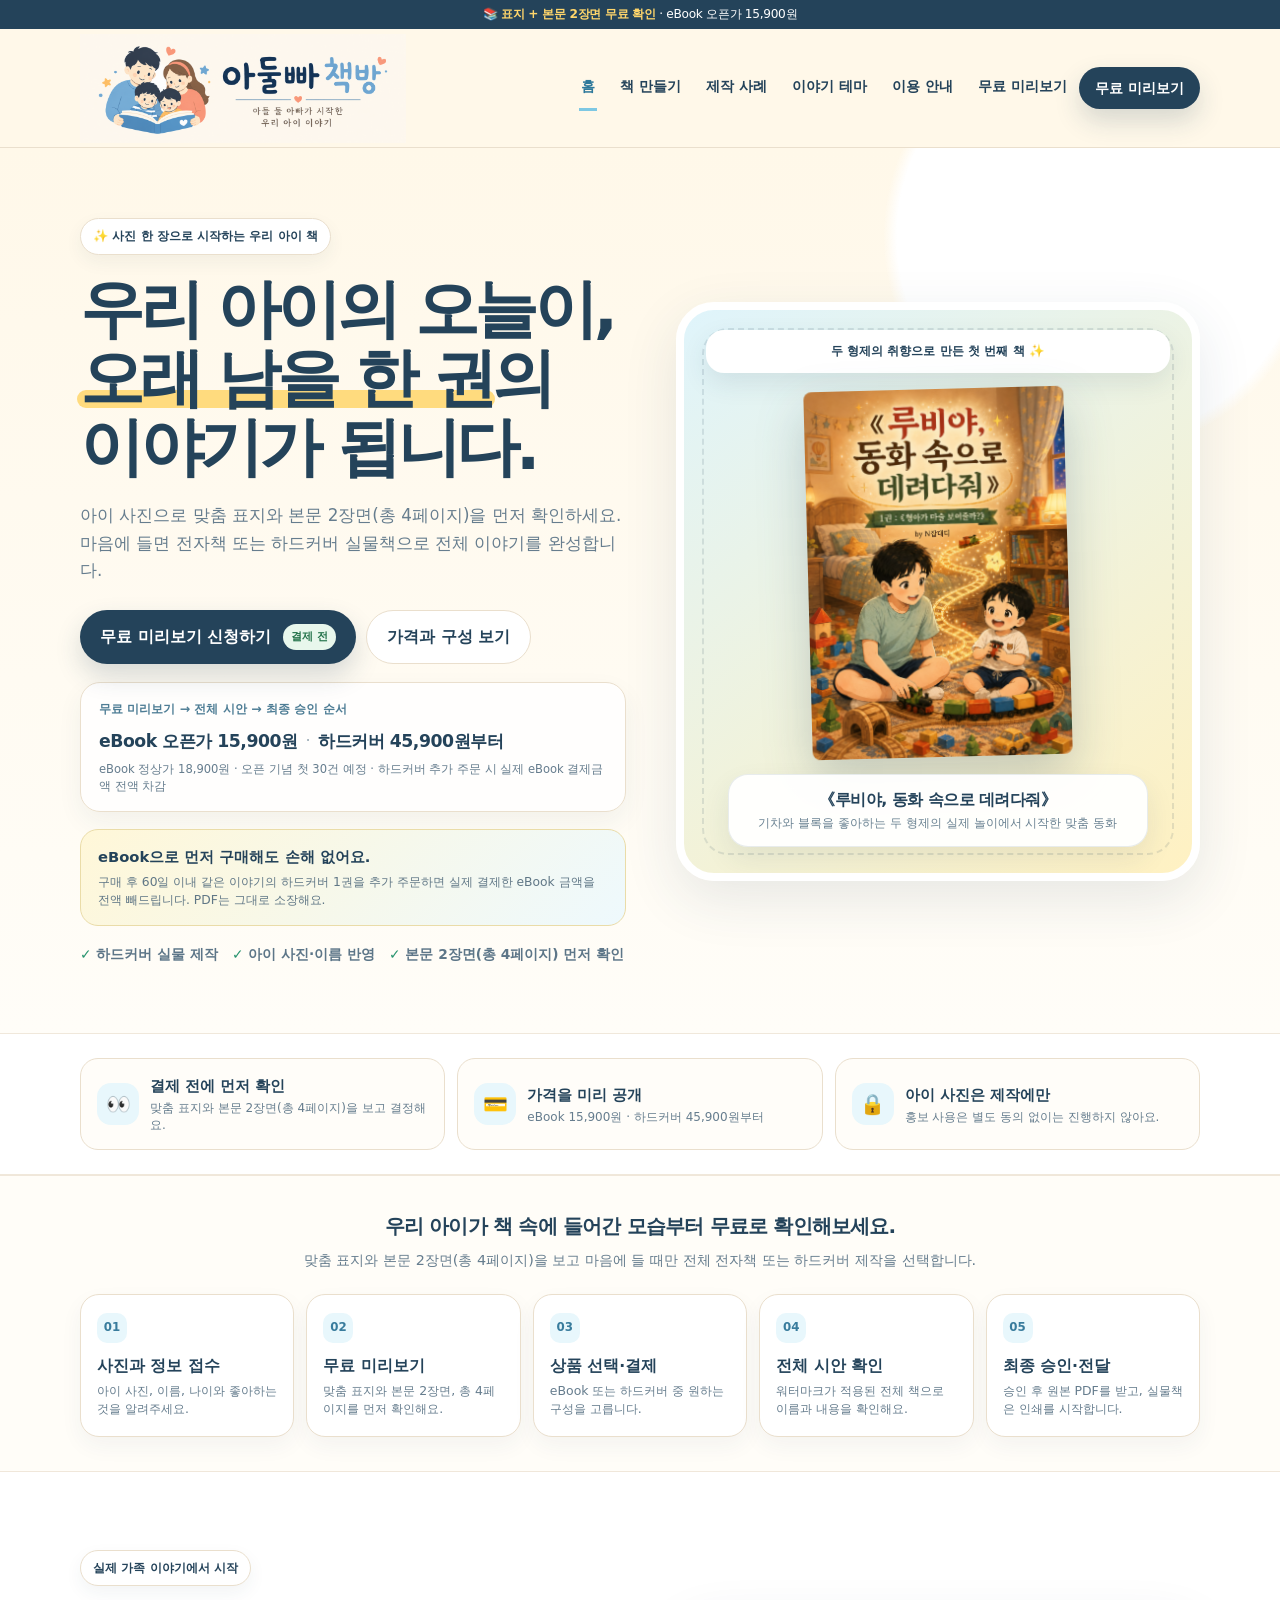
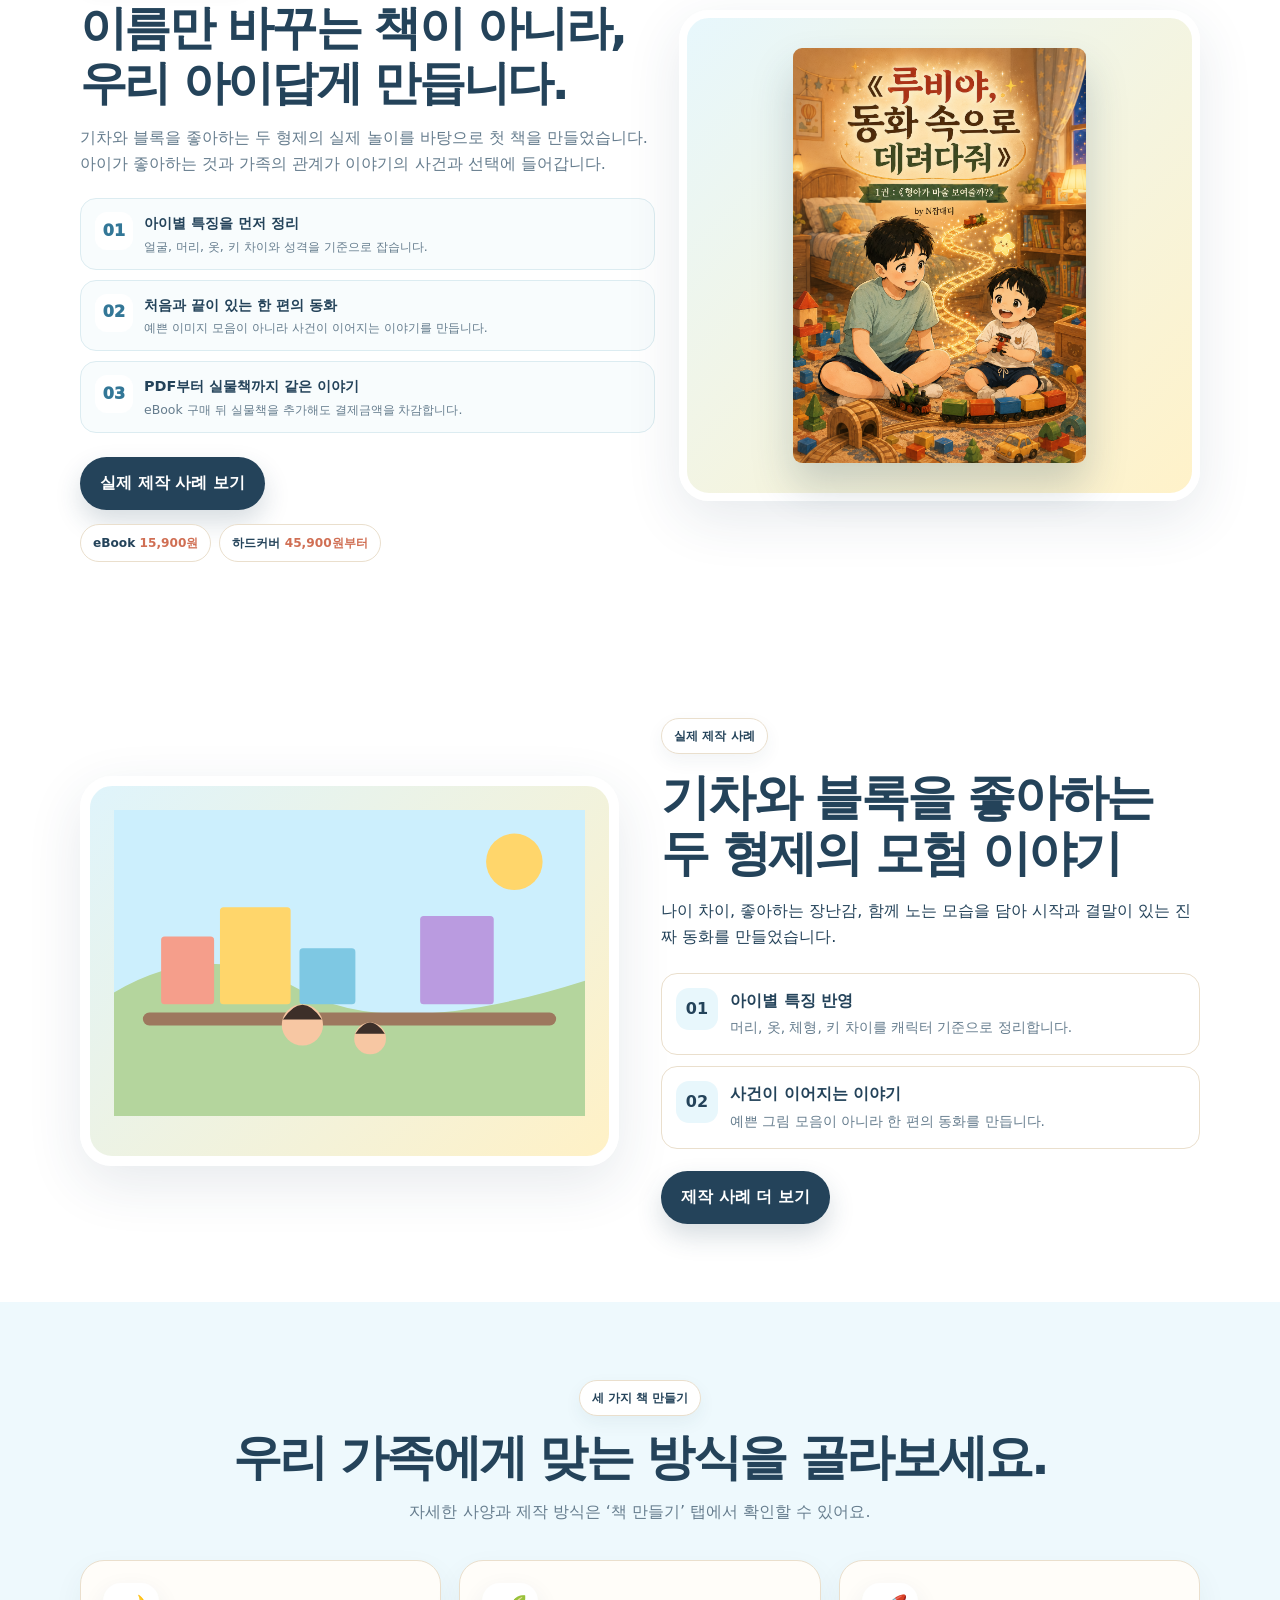
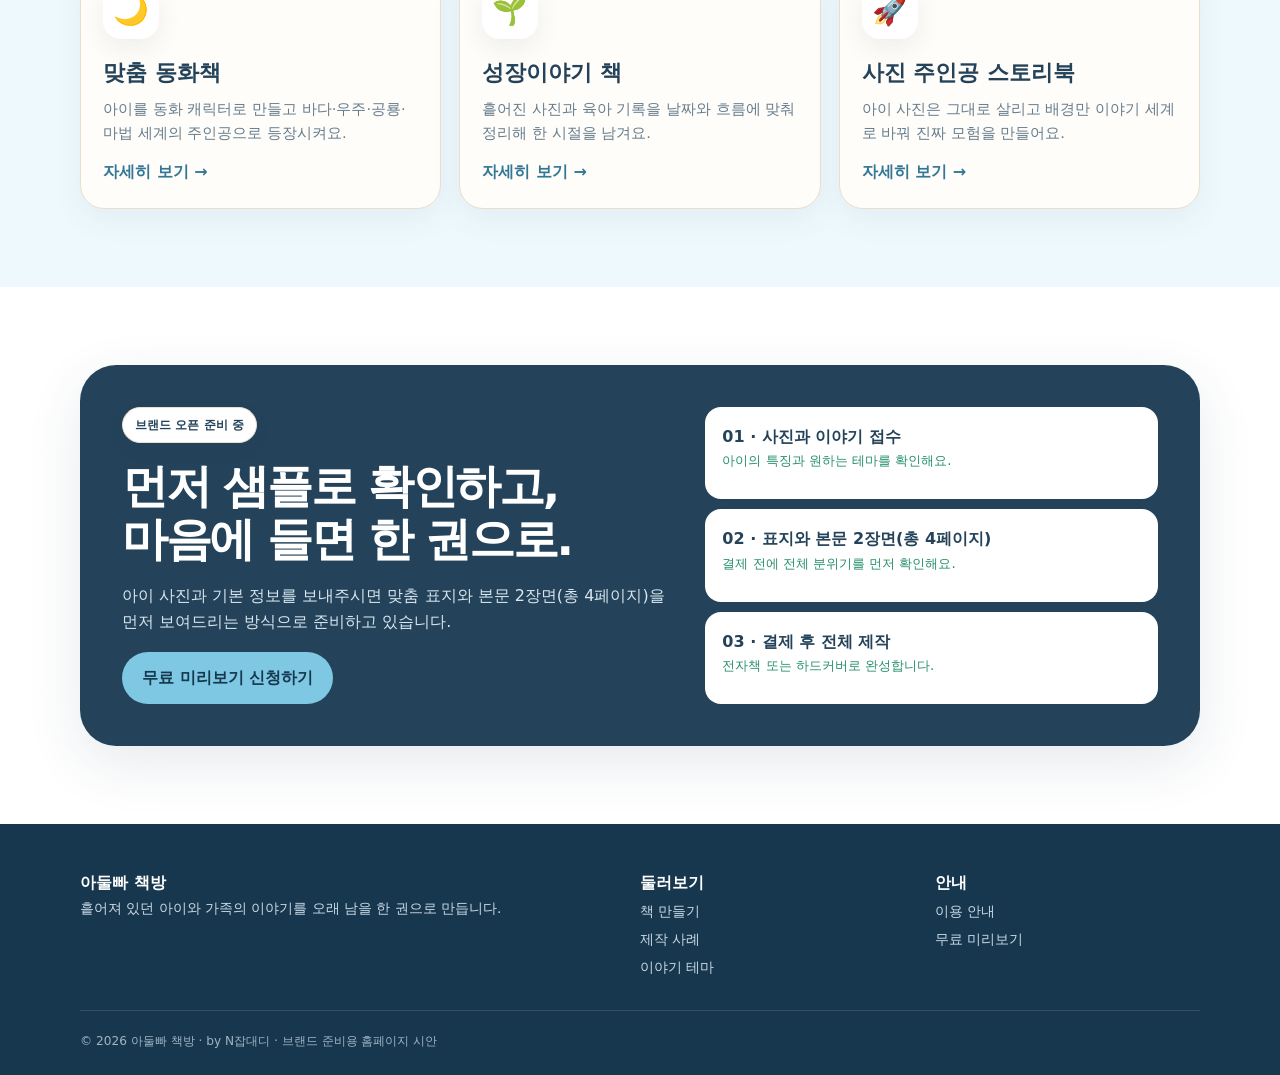
==== commit 9dea0c72: "Add protected PDF approval and cancellation flow [site-v30]" ====
--- a/index.html
+++ b/index.html
@@ -1 +1 @@
-<!doctype html><html lang="ko"><head><meta charset="utf-8"><meta name="viewport" content="width=device-width,initial-scale=1"><meta name="description" content="아둘빠 책방 — 우리 아이 이야기를 한 권의 책으로 만듭니다."><title>아둘빠 책방</title><link rel="stylesheet" href="styles.css?v=12"><link rel="stylesheet" href="image-fixes-v29.css?v=29"></head><body><div class="notice">📚 <b>표지 + 본문 2장면 무료 확인</b> · eBook 오픈가 15,900원</div><header><div class="container nav"><a class="brand brand-original" href="index.html" aria-label="아둘빠 책방 홈"><span class="brand-art" aria-hidden="true"></span><span class="brand-lettering" aria-hidden="true"></span></a><nav class="navlinks"><a href="index.html">홈</a><a href="products.html">책 만들기</a><a href="stories.html">제작 사례</a><a href="themes.html">이야기 테마</a><a href="guide.html">이용 안내</a><a href="apply.html?mode=preview">무료 미리보기</a></nav><a class="btn btn-primary btn-small" href="apply.html?mode=preview">무료 미리보기</a><button class="menu" aria-label="메뉴 열기">☰</button></div></header><main><section class="hero"><div class="container hero-grid"><div><span class="eyebrow">✨ 사진 한 장으로 시작하는 우리 아이 책</span><h1 class="sales-title"><span class="desktop-title">우리 아이의 오늘이,<br><span class="highlight">오래 남을 한 권</span>의<br>이야기가 됩니다.</span><span class="mobile-title"><span>우리 아이의 오늘이,</span><span><span class="highlight">오래 남을 한 권</span>의</span><span>이야기가 됩니다.</span></span></h1><p class="lead">아이 사진으로 맞춤 표지와 본문 2장면(총 4페이지)를 먼저 확인하세요. 마음에 들면 전자책 또는 하드커버 실물책으로 전체 이야기를 완성합니다.</p><div class="hero-actions"><a class="btn btn-primary" href="apply.html?mode=preview">무료 미리보기 신청하기 <span class="hero-free-label">결제 전</span></a><a class="btn btn-soft" href="products.html#formats">가격과 구성 보기</a></div><div class="hero-price-summary"><strong>전체 책은 미리보기 확인 후 선택</strong><div class="hero-price-row"><b>eBook 오픈가 15,900원</b><i>·</i><b>하드커버 45,900원부터</b></div><small>eBook 정상가 18,900원 · 오픈 기념 첫 30건 예정 · 하드커버 추가 주문 시 실제 eBook 결제금액 전액 차감</small></div><div class="upgrade-mini"><strong>eBook으로 먼저 구매해도 손해 없어요.</strong><span>구매 후 60일 이내 같은 이야기의 하드커버 1권을 추가 주문하면 실제 결제한 eBook 금액을 전액 빼드립니다. PDF는 그대로 소장해요.</span></div><div class="hero-meta"><span><i>✓</i> 하드커버 실물 제작</span><span><i>✓</i> 아이 사진·이름 반영</span><span><i>✓</i> 본문 2장면(총 4페이지) 먼저 확인</span></div></div><div class="visual-card"><div class="float-note">두 형제의 취향으로 만든 첫 번째 책 ✨</div><div class="book-stage"><img class="book-cover real-book-cover" src="assets/rubiya-cover-v20.jpg?v=21" alt="루비야, 동화 속으로 데려다줘 책 표지"></div><div class="cover-caption"><strong>《루비야, 동화 속으로 데려다줘》</strong><small>기차와 블록을 좋아하는 두 형제의 실제 놀이에서 시작한 맞춤 동화</small></div></div></div></section><section class="trust-strip"><div class="container trust-grid"><div class="trust-item"><i>👀</i><div><b>결제 전에 먼저 확인</b><span>맞춤 표지와 본문 2장면(총 4페이지)를 보고 결정해요.</span></div></div><div class="trust-item"><i>💳</i><div><b>가격을 미리 공개</b><span>eBook 15,900원 · 하드커버 45,900원부터</span></div></div><div class="trust-item"><i>🔒</i><div><b>아이 사진은 제작에만</b><span>홍보 사용은 별도 동의 없이는 진행하지 않아요.</span></div></div></div></section><section class="home-preview-flow"><div class="container"><div class="preview-flow-head"><strong>우리 아이가 책 속에 들어간 모습부터 무료로 확인해보세요.</strong><span>맞춤 표지와 본문 2장면(총 4페이지)를 보고 마음에 들 때만 전체 전자책 또는 하드커버 제작을 선택합니다.</span></div><div class="preview-flow-grid"><div class="preview-flow-item"><em>01</em><b>사진과 정보 접수</b><small>아이 사진, 이름, 나이와 좋아하는 것을 알려주세요.</small></div><div class="preview-flow-item"><em>02</em><b>미리보기 확인</b><small>맞춤 표지와 본문 2장면(총 4페이지)로 분위기를 먼저 확인해요.</small></div><div class="preview-flow-item"><em>03</em><b>상품 선택·결제</b><small>eBook 15,900원부터 시작하거나 하드커버를 바로 선택해요.</small></div><div class="preview-flow-item"><em>04</em><b>완성 또는 업그레이드</b><small>eBook 구매 후 60일 안에 실물책을 추가하면 결제금액을 차감해요.</small></div></div></div></section><section class="section conversion-proof"><div class="container proof-grid"><div class="proof-copy"><span class="eyebrow">실제 가족 이야기에서 시작</span><h2>이름만 바꾸는 책이 아니라,<br>우리 아이답게 만듭니다.</h2><p>기차와 블록을 좋아하는 두 형제의 실제 놀이를 바탕으로 첫 책을 만들었습니다. 아이가 좋아하는 것과 가족의 관계가 이야기의 사건과 선택에 들어갑니다.</p><div class="proof-points"><div class="proof-point"><i>01</i><div><b>아이별 특징을 먼저 정리</b><span>얼굴, 머리, 옷, 키 차이와 성격을 기준으로 잡습니다.</span></div></div><div class="proof-point"><i>02</i><div><b>처음과 끝이 있는 한 편의 동화</b><span>예쁜 이미지 모음이 아니라 사건이 이어지는 이야기를 만듭니다.</span></div></div><div class="proof-point"><i>03</i><div><b>PDF부터 실물책까지 같은 이야기</b><span>eBook 구매 뒤 실물책을 추가해도 결제금액을 차감합니다.</span></div></div></div><a class="btn btn-primary" href="stories.html">실제 제작 사례 보기</a><div class="mini-price-row"><span class="mini-price">eBook <strong>15,900원</strong></span><span class="mini-price">하드커버 <strong>45,900원부터</strong></span></div></div><div class="proof-book"><img src="assets/rubiya-cover-v20.jpg?v=28" alt="루비야 동화책 실제 제작 표지"></div></div></section><section class="section white"><div class="container sample"><div class="sample-art"><svg viewBox="0 0 800 520"><rect width="800" height="520" fill="#cceffd"/><circle cx="680" cy="88" r="48" fill="#ffd66b"/><path d="M0 310Q160 215 315 305T800 290V520H0Z" fill="#b4d59d"/><rect x="80" y="215" width="90" height="115" rx="6" fill="#f59e8b"/><rect x="180" y="165" width="120" height="165" rx="6" fill="#ffd66b"/><rect x="315" y="235" width="95" height="95" rx="6" fill="#7ec8e3"/><rect x="520" y="180" width="125" height="150" rx="6" fill="#ba9be0"/><path d="M60 355h680" stroke="#9d785e" stroke-width="22" stroke-linecap="round"/><circle cx="320" cy="365" r="35" fill="#f7c7a3"/><circle cx="435" cy="388" r="27" fill="#f7c7a3"/><path d="M287 356q33-50 66 0M410 380q25-38 50 0" fill="#3d2f29"/></svg></div><div><span class="eyebrow">실제 제작 사례</span><h2 style="font-size:clamp(2rem,3.8vw,3.5rem);line-height:1.15;letter-spacing:-.055em;margin:16px 0">기차와 블록을 좋아하는<br>두 형제의 모험 이야기</h2><p class="lead">나이 차이, 좋아하는 장난감, 함께 노는 모습을 담아 시작과 결말이 있는 진짜 동화를 만들었습니다.</p><div class="checks"><div class="check"><i>01</i><div><b>아이별 특징 반영</b><span>머리, 옷, 체형, 키 차이를 캐릭터 기준으로 정리합니다.</span></div></div><div class="check"><i>02</i><div><b>사건이 이어지는 이야기</b><span>예쁜 그림 모음이 아니라 한 편의 동화를 만듭니다.</span></div></div></div><a class="btn btn-primary" href="stories.html">제작 사례 더 보기</a></div></div></section><section class="section blue"><div class="container"><div class="head center"><span class="eyebrow">세 가지 책 만들기</span><h2>우리 가족에게 맞는 방식을 골라보세요.</h2><p>자세한 사양과 제작 방식은 ‘책 만들기’ 탭에서 확인할 수 있어요.</p></div><div class="quick-grid compact-quick-grid"><article class="quick-card"><div class="icon">🌙</div><h3>맞춤 동화책</h3><p>아이를 동화 캐릭터로 만들고 바다·우주·공룡·마법 세계의 주인공으로 등장시켜요.</p><a class="more" href="products.html#fairy">자세히 보기 →</a></article><article class="quick-card"><div class="icon">🌱</div><h3>성장이야기 책</h3><p>흩어진 사진과 육아 기록을 날짜와 흐름에 맞춰 정리해 한 시절을 남겨요.</p><a class="more" href="products.html#growth">자세히 보기 →</a></article><article class="quick-card"><div class="icon">🚀</div><h3>사진 주인공 스토리북</h3><p>아이 사진은 그대로 살리고 배경만 이야기 세계로 바꿔 진짜 모험을 만들어요.</p><a class="more" href="products.html#photo">자세히 보기 →</a></article></div></div></section><section class="section white"><div class="container cta-band"><div><span class="eyebrow">브랜드 오픈 준비 중</span><h2 style="font-size:clamp(2rem,3.6vw,3.4rem);line-height:1.15;letter-spacing:-.05em;margin:17px 0">먼저 샘플로 확인하고,<br>마음에 들면 한 권으로.</h2><p>아이 사진과 기본 정보를 보내주시면 맞춤 표지와 본문 2장면(총 4페이지)를 먼저 보여드리는 방식으로 준비하고 있습니다.</p><a class="btn btn-sky" href="apply.html?mode=preview">무료 미리보기 신청하기</a></div><div class="slots"><div class="slot open"><strong>01 · 사진과 이야기 접수</strong><small>아이의 특징과 원하는 테마를 확인해요.</small></div><div class="slot open"><strong>02 · 표지와 본문 2장면(총 4페이지)</strong><small>결제 전에 전체 분위기를 먼저 확인해요.</small></div><div class="slot open"><strong>03 · 결제 후 전체 제작</strong><small>전자책 또는 하드커버로 완성합니다.</small></div></div></div></section></main><footer><div class="container"><div class="footer-grid"><div><strong>아둘빠 책방</strong><p>흩어져 있던 아이와 가족의 이야기를 오래 남을 한 권으로 만듭니다.</p></div><div><strong>둘러보기</strong><a href="products.html">책 만들기</a><a href="stories.html">제작 사례</a><a href="themes.html">이야기 테마</a></div><div><strong>안내</strong><a href="guide.html">이용 안내</a><a href="apply.html?mode=preview">무료 미리보기</a></div></div><div class="copy">© <span data-year></span> 아둘빠 책방 · by N잡대디 · 브랜드 준비용 홈페이지 시안</div></div></footer><script src="script.js?v=29"></script><div class="mobile-cta"><div class="mobile-cta-copy"><b>우리 아이 책, 먼저 확인해보세요</b><small>맞춤 표지 + 본문 2장면(총 4페이지) · 결제 전</small></div><a class="btn" href="apply.html?mode=preview">무료 미리보기</a></div></body></html>+<!doctype html><html lang="ko"><head><meta charset="utf-8"><meta name="viewport" content="width=device-width,initial-scale=1"><meta name="description" content="아둘빠 책방 — 우리 아이 이야기를 한 권의 책으로 만듭니다."><title>아둘빠 책방</title><link rel="stylesheet" href="styles.css?v=12"><link rel="stylesheet" href="image-fixes-v30.css?v=30"></head><body><div class="notice">📚 <b>표지 + 본문 2장면 무료 확인</b> · eBook 오픈가 15,900원</div><header><div class="container nav"><a class="brand brand-original" href="index.html" aria-label="아둘빠 책방 홈"><span class="brand-art" aria-hidden="true"></span><span class="brand-lettering" aria-hidden="true"></span></a><nav class="navlinks"><a href="index.html">홈</a><a href="products.html">책 만들기</a><a href="stories.html">제작 사례</a><a href="themes.html">이야기 테마</a><a href="guide.html">이용 안내</a><a href="apply.html?mode=preview">무료 미리보기</a></nav><a class="btn btn-primary btn-small" href="apply.html?mode=preview">무료 미리보기</a><button class="menu" aria-label="메뉴 열기">☰</button></div></header><main><section class="hero"><div class="container hero-grid"><div><span class="eyebrow">✨ 사진 한 장으로 시작하는 우리 아이 책</span><h1 class="sales-title"><span class="desktop-title">우리 아이의 오늘이,<br><span class="highlight">오래 남을 한 권</span>의<br>이야기가 됩니다.</span><span class="mobile-title"><span>우리 아이의 오늘이,</span><span><span class="highlight">오래 남을 한 권</span>의</span><span>이야기가 됩니다.</span></span></h1><p class="lead">아이 사진으로 맞춤 표지와 본문 2장면(총 4페이지)을 먼저 확인하세요. 마음에 들면 전자책 또는 하드커버 실물책으로 전체 이야기를 완성합니다.</p><div class="hero-actions"><a class="btn btn-primary" href="apply.html?mode=preview">무료 미리보기 신청하기 <span class="hero-free-label">결제 전</span></a><a class="btn btn-soft" href="products.html#formats">가격과 구성 보기</a></div><div class="hero-price-summary"><strong>무료 미리보기 → 전체 시안 → 최종 승인 순서</strong><div class="hero-price-row"><b>eBook 오픈가 15,900원</b><i>·</i><b>하드커버 45,900원부터</b></div><small>eBook 정상가 18,900원 · 오픈 기념 첫 30건 예정 · 하드커버 추가 주문 시 실제 eBook 결제금액 전액 차감</small></div><div class="upgrade-mini"><strong>eBook으로 먼저 구매해도 손해 없어요.</strong><span>구매 후 60일 이내 같은 이야기의 하드커버 1권을 추가 주문하면 실제 결제한 eBook 금액을 전액 빼드립니다. PDF는 그대로 소장해요.</span></div><div class="hero-meta"><span><i>✓</i> 하드커버 실물 제작</span><span><i>✓</i> 아이 사진·이름 반영</span><span><i>✓</i> 본문 2장면(총 4페이지) 먼저 확인</span></div></div><div class="visual-card"><div class="float-note">두 형제의 취향으로 만든 첫 번째 책 ✨</div><div class="book-stage"><img class="book-cover real-book-cover" src="assets/rubiya-cover-v20.jpg?v=21" alt="루비야, 동화 속으로 데려다줘 책 표지"></div><div class="cover-caption"><strong>《루비야, 동화 속으로 데려다줘》</strong><small>기차와 블록을 좋아하는 두 형제의 실제 놀이에서 시작한 맞춤 동화</small></div></div></div></section><section class="trust-strip"><div class="container trust-grid"><div class="trust-item"><i>👀</i><div><b>결제 전에 먼저 확인</b><span>맞춤 표지와 본문 2장면(총 4페이지)을 보고 결정해요.</span></div></div><div class="trust-item"><i>💳</i><div><b>가격을 미리 공개</b><span>eBook 15,900원 · 하드커버 45,900원부터</span></div></div><div class="trust-item"><i>🔒</i><div><b>아이 사진은 제작에만</b><span>홍보 사용은 별도 동의 없이는 진행하지 않아요.</span></div></div></div></section><section class="home-preview-flow"><div class="container"><div class="preview-flow-head"><strong>우리 아이가 책 속에 들어간 모습부터 무료로 확인해보세요.</strong><span>맞춤 표지와 본문 2장면(총 4페이지)을 보고 마음에 들 때만 전체 전자책 또는 하드커버 제작을 선택합니다.</span></div><div class="preview-flow-grid"><div class="preview-flow-item"><em>01</em><b>사진과 정보 접수</b><small>아이 사진, 이름, 나이와 좋아하는 것을 알려주세요.</small></div><div class="preview-flow-item"><em>02</em><b>무료 미리보기</b><small>맞춤 표지와 본문 2장면, 총 4페이지를 먼저 확인해요.</small></div><div class="preview-flow-item"><em>03</em><b>상품 선택·결제</b><small>eBook 또는 하드커버 중 원하는 구성을 고릅니다.</small></div><div class="preview-flow-item"><em>04</em><b>전체 시안 확인</b><small>워터마크가 적용된 전체 책으로 이름과 내용을 확인해요.</small></div><div class="preview-flow-item"><em>05</em><b>최종 승인·전달</b><small>승인 후 원본 PDF를 받고, 실물책은 인쇄를 시작합니다.</small></div></div></div></section><section class="section conversion-proof"><div class="container proof-grid"><div class="proof-copy"><span class="eyebrow">실제 가족 이야기에서 시작</span><h2>이름만 바꾸는 책이 아니라,<br>우리 아이답게 만듭니다.</h2><p>기차와 블록을 좋아하는 두 형제의 실제 놀이를 바탕으로 첫 책을 만들었습니다. 아이가 좋아하는 것과 가족의 관계가 이야기의 사건과 선택에 들어갑니다.</p><div class="proof-points"><div class="proof-point"><i>01</i><div><b>아이별 특징을 먼저 정리</b><span>얼굴, 머리, 옷, 키 차이와 성격을 기준으로 잡습니다.</span></div></div><div class="proof-point"><i>02</i><div><b>처음과 끝이 있는 한 편의 동화</b><span>예쁜 이미지 모음이 아니라 사건이 이어지는 이야기를 만듭니다.</span></div></div><div class="proof-point"><i>03</i><div><b>PDF부터 실물책까지 같은 이야기</b><span>eBook 구매 뒤 실물책을 추가해도 결제금액을 차감합니다.</span></div></div></div><a class="btn btn-primary" href="stories.html">실제 제작 사례 보기</a><div class="mini-price-row"><span class="mini-price">eBook <strong>15,900원</strong></span><span class="mini-price">하드커버 <strong>45,900원부터</strong></span></div></div><div class="proof-book"><img src="assets/rubiya-cover-v20.jpg?v=28" alt="루비야 동화책 실제 제작 표지"></div></div></section><section class="section white"><div class="container sample"><div class="sample-art"><svg viewBox="0 0 800 520"><rect width="800" height="520" fill="#cceffd"/><circle cx="680" cy="88" r="48" fill="#ffd66b"/><path d="M0 310Q160 215 315 305T800 290V520H0Z" fill="#b4d59d"/><rect x="80" y="215" width="90" height="115" rx="6" fill="#f59e8b"/><rect x="180" y="165" width="120" height="165" rx="6" fill="#ffd66b"/><rect x="315" y="235" width="95" height="95" rx="6" fill="#7ec8e3"/><rect x="520" y="180" width="125" height="150" rx="6" fill="#ba9be0"/><path d="M60 355h680" stroke="#9d785e" stroke-width="22" stroke-linecap="round"/><circle cx="320" cy="365" r="35" fill="#f7c7a3"/><circle cx="435" cy="388" r="27" fill="#f7c7a3"/><path d="M287 356q33-50 66 0M410 380q25-38 50 0" fill="#3d2f29"/></svg></div><div><span class="eyebrow">실제 제작 사례</span><h2 style="font-size:clamp(2rem,3.8vw,3.5rem);line-height:1.15;letter-spacing:-.055em;margin:16px 0">기차와 블록을 좋아하는<br>두 형제의 모험 이야기</h2><p class="lead">나이 차이, 좋아하는 장난감, 함께 노는 모습을 담아 시작과 결말이 있는 진짜 동화를 만들었습니다.</p><div class="checks"><div class="check"><i>01</i><div><b>아이별 특징 반영</b><span>머리, 옷, 체형, 키 차이를 캐릭터 기준으로 정리합니다.</span></div></div><div class="check"><i>02</i><div><b>사건이 이어지는 이야기</b><span>예쁜 그림 모음이 아니라 한 편의 동화를 만듭니다.</span></div></div></div><a class="btn btn-primary" href="stories.html">제작 사례 더 보기</a></div></div></section><section class="section blue"><div class="container"><div class="head center"><span class="eyebrow">세 가지 책 만들기</span><h2>우리 가족에게 맞는 방식을 골라보세요.</h2><p>자세한 사양과 제작 방식은 ‘책 만들기’ 탭에서 확인할 수 있어요.</p></div><div class="quick-grid compact-quick-grid"><article class="quick-card"><div class="icon">🌙</div><h3>맞춤 동화책</h3><p>아이를 동화 캐릭터로 만들고 바다·우주·공룡·마법 세계의 주인공으로 등장시켜요.</p><a class="more" href="products.html#fairy">자세히 보기 →</a></article><article class="quick-card"><div class="icon">🌱</div><h3>성장이야기 책</h3><p>흩어진 사진과 육아 기록을 날짜와 흐름에 맞춰 정리해 한 시절을 남겨요.</p><a class="more" href="products.html#growth">자세히 보기 →</a></article><article class="quick-card"><div class="icon">🚀</div><h3>사진 주인공 스토리북</h3><p>아이 사진은 그대로 살리고 배경만 이야기 세계로 바꿔 진짜 모험을 만들어요.</p><a class="more" href="products.html#photo">자세히 보기 →</a></article></div></div></section><section class="section white"><div class="container cta-band"><div><span class="eyebrow">브랜드 오픈 준비 중</span><h2 style="font-size:clamp(2rem,3.6vw,3.4rem);line-height:1.15;letter-spacing:-.05em;margin:17px 0">먼저 샘플로 확인하고,<br>마음에 들면 한 권으로.</h2><p>아이 사진과 기본 정보를 보내주시면 맞춤 표지와 본문 2장면(총 4페이지)을 먼저 보여드리는 방식으로 준비하고 있습니다.</p><a class="btn btn-sky" href="apply.html?mode=preview">무료 미리보기 신청하기</a></div><div class="slots"><div class="slot open"><strong>01 · 사진과 이야기 접수</strong><small>아이의 특징과 원하는 테마를 확인해요.</small></div><div class="slot open"><strong>02 · 표지와 본문 2장면(총 4페이지)</strong><small>결제 전에 전체 분위기를 먼저 확인해요.</small></div><div class="slot open"><strong>03 · 결제 후 전체 제작</strong><small>전자책 또는 하드커버로 완성합니다.</small></div></div></div></section></main><footer><div class="container"><div class="footer-grid"><div><strong>아둘빠 책방</strong><p>흩어져 있던 아이와 가족의 이야기를 오래 남을 한 권으로 만듭니다.</p></div><div><strong>둘러보기</strong><a href="products.html">책 만들기</a><a href="stories.html">제작 사례</a><a href="themes.html">이야기 테마</a></div><div><strong>안내</strong><a href="guide.html">이용 안내</a><a href="apply.html?mode=preview">무료 미리보기</a></div></div><div class="copy">© <span data-year></span> 아둘빠 책방 · by N잡대디 · 브랜드 준비용 홈페이지 시안</div></div></footer><script src="script.js?v=30"></script><div class="mobile-cta"><div class="mobile-cta-copy"><b>우리 아이 책, 먼저 확인해보세요</b><small>맞춤 표지 + 본문 2장면(총 4페이지) · 결제 전</small></div><a class="btn" href="apply.html?mode=preview">무료 미리보기</a></div></body></html>
--- a/image-fixes-v30.css
+++ b/image-fixes-v30.css
@@ -0,0 +1,52 @@
+@import url("image-fixes-v29.css?v=29");
+
+.preview-flow-grid{grid-template-columns:repeat(5,1fr)!important}
+.process-grid.v30-flow{grid-template-columns:repeat(3,1fr)}
+.process-card .step-tag{display:inline-flex;margin-top:auto;padding:5px 8px;border-radius:999px;background:#eef9fd;color:#3e718a;font-size:.68rem;font-weight:900}
+
+.delivery-guard{background:#fffdf7}
+.delivery-guard-box{display:grid;grid-template-columns:.95fr 1.05fr;gap:26px;align-items:center;background:#fff;border:1px solid var(--line);border-radius:30px;padding:32px;box-shadow:var(--shadow)}
+.delivery-guard-copy h2{font-size:clamp(2rem,3.6vw,3.2rem);line-height:1.16;letter-spacing:-.055em;margin:15px 0}
+.delivery-guard-copy p{color:var(--muted);line-height:1.72}
+.approval-card{background:#f7fbfd;border:1px solid #d8eaf0;border-radius:23px;padding:20px}
+.approval-card h3{font-size:1.05rem;margin-bottom:13px}
+.approval-row{display:grid;grid-template-columns:112px 1fr;gap:10px;padding:10px 0;border-bottom:1px solid #dce9ee;font-size:.82rem}
+.approval-row:last-of-type{border-bottom:0}
+.approval-row b{color:#4f7182}
+.approval-actions{display:flex;gap:8px;flex-wrap:wrap;margin-top:15px}
+.approval-actions span{display:inline-flex;padding:9px 12px;border-radius:999px;font-size:.74rem;font-weight:900}
+.approval-actions .edit{background:#fff;border:1px solid var(--line);color:var(--navy)}
+.approval-actions .confirm{background:var(--navy);color:#fff}
+
+.policy-section{background:#eef9fd}
+.policy-grid{display:grid;grid-template-columns:repeat(4,1fr);gap:13px}
+.policy-card{position:relative;background:#fff;border:1px solid #dce9ee;border-radius:22px;padding:20px;min-height:220px}
+.policy-card em{display:inline-flex;font-style:normal;padding:5px 8px;border-radius:999px;background:#eef9fd;color:#39718b;font-size:.68rem;font-weight:950}
+.policy-card h3{font-size:1.08rem;margin:14px 0 8px}
+.policy-card p{font-size:.8rem;line-height:1.58;color:var(--muted)}
+.policy-card strong{display:block;margin-top:12px;font-size:.77rem;color:#315e73}
+.policy-card.warning{background:#fffaf0;border-color:#ecd9aa}
+.policy-card.safe{background:#f1fbf4;border-color:#cbe6d3}
+.policy-note{margin-top:16px;padding:15px 17px;border-radius:17px;background:#fff;border:1px solid #d7e6ec;color:#567483;font-size:.78rem;line-height:1.58}
+
+.payment-consent-preview{margin:17px 0;padding:18px;border-radius:18px;background:#fffaf0;border:1px solid #ead9ae}
+.payment-consent-preview h3{font-size:.96rem;margin-bottom:9px}
+.payment-consent-preview>p{font-size:.78rem;color:#7a6b49;line-height:1.5}
+.consent-preview-row{display:grid;grid-template-columns:24px 1fr;gap:9px;align-items:start;margin-top:10px;padding-top:10px;border-top:1px solid #eadfbe;font-size:.76rem;line-height:1.52;color:#655b43}
+.consent-preview-row i{font-style:normal;width:20px;height:20px;border:2px solid #bfae80;border-radius:5px;background:#fff}
+.free-preview-safe{margin:14px 0;padding:13px 15px;border-radius:15px;background:#eaf7ee;color:#326849;font-size:.78rem;line-height:1.5}
+.free-preview-safe b{display:block;margin-bottom:2px}
+
+@media(max-width:980px){
+  .preview-flow-grid{grid-template-columns:repeat(2,1fr)!important}
+  .process-grid.v30-flow{grid-template-columns:repeat(2,1fr)}
+  .delivery-guard-box{grid-template-columns:1fr}
+  .policy-grid{grid-template-columns:repeat(2,1fr)}
+}
+
+@media(max-width:640px){
+  .preview-flow-grid,.process-grid.v30-flow,.policy-grid{grid-template-columns:1fr!important}
+  .delivery-guard-box{padding:21px;border-radius:23px}
+  .approval-row{grid-template-columns:1fr;gap:2px}
+  .policy-card{min-height:auto}
+}
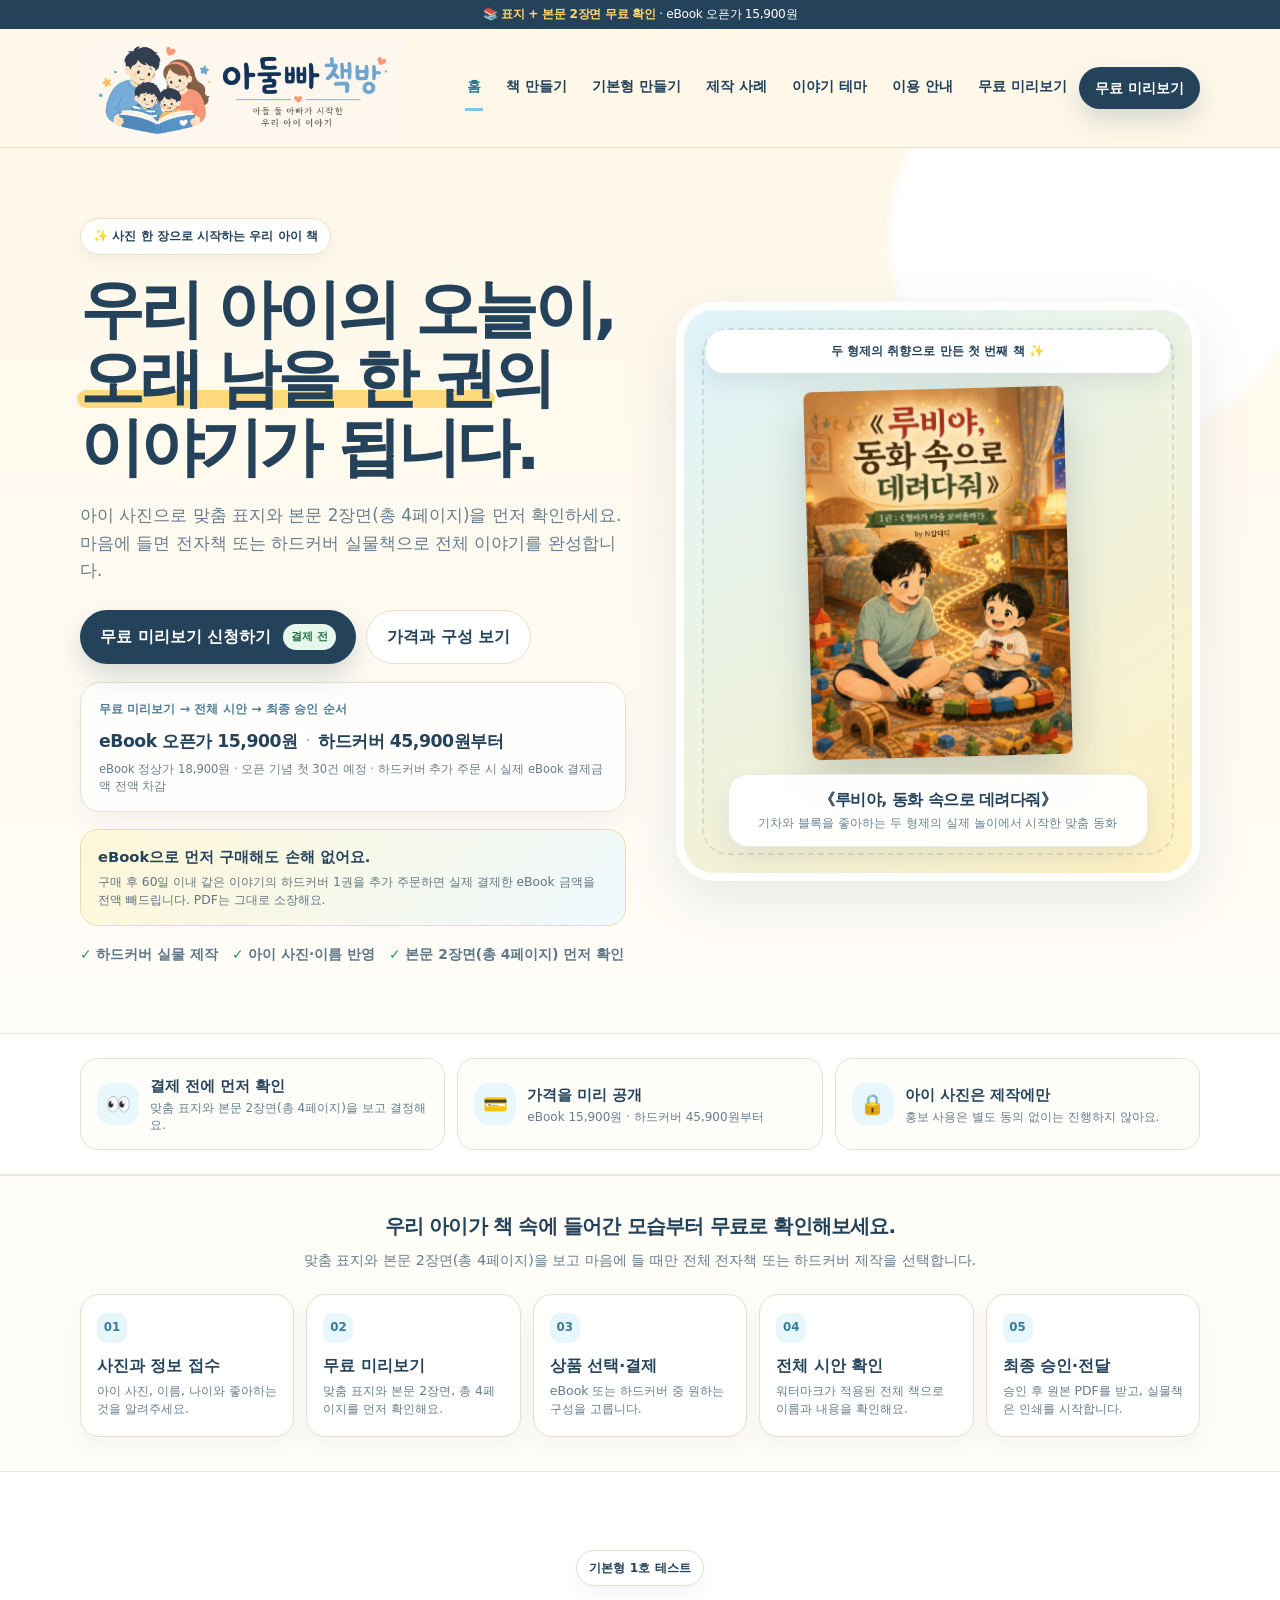
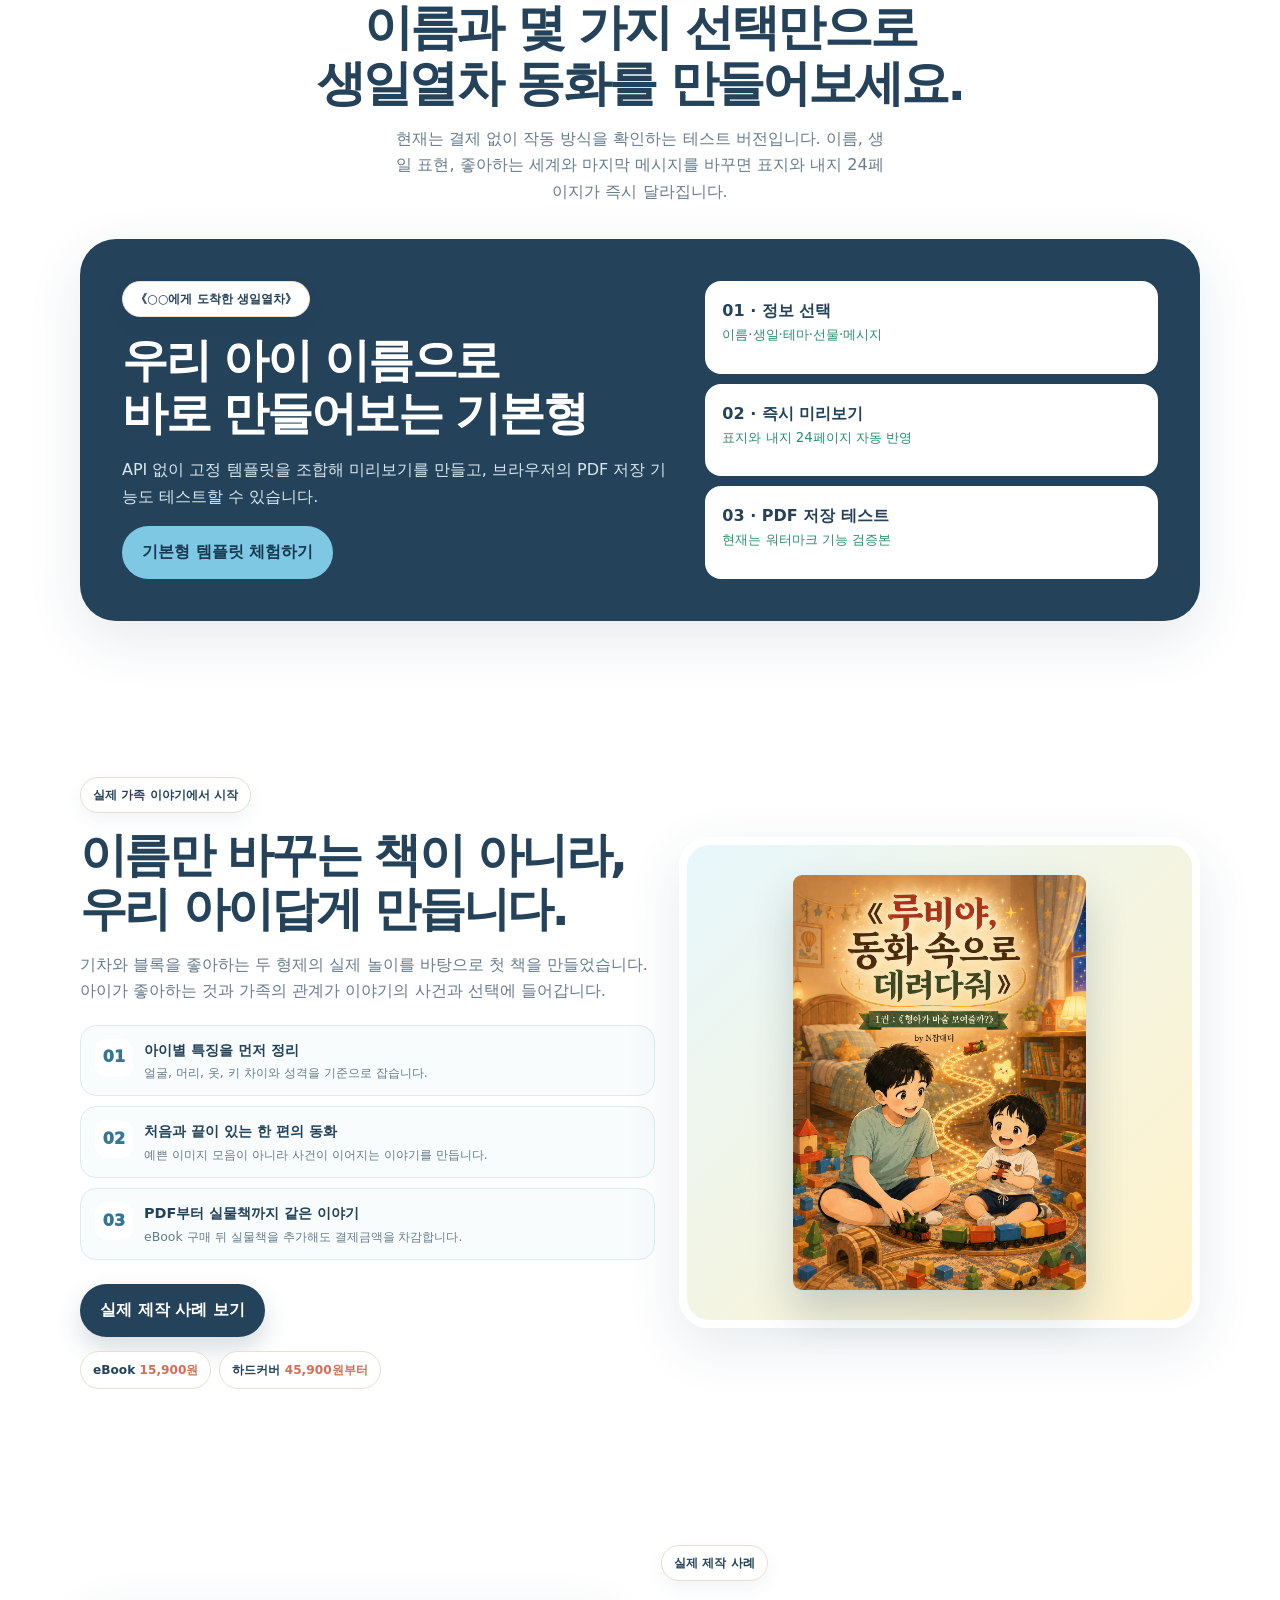
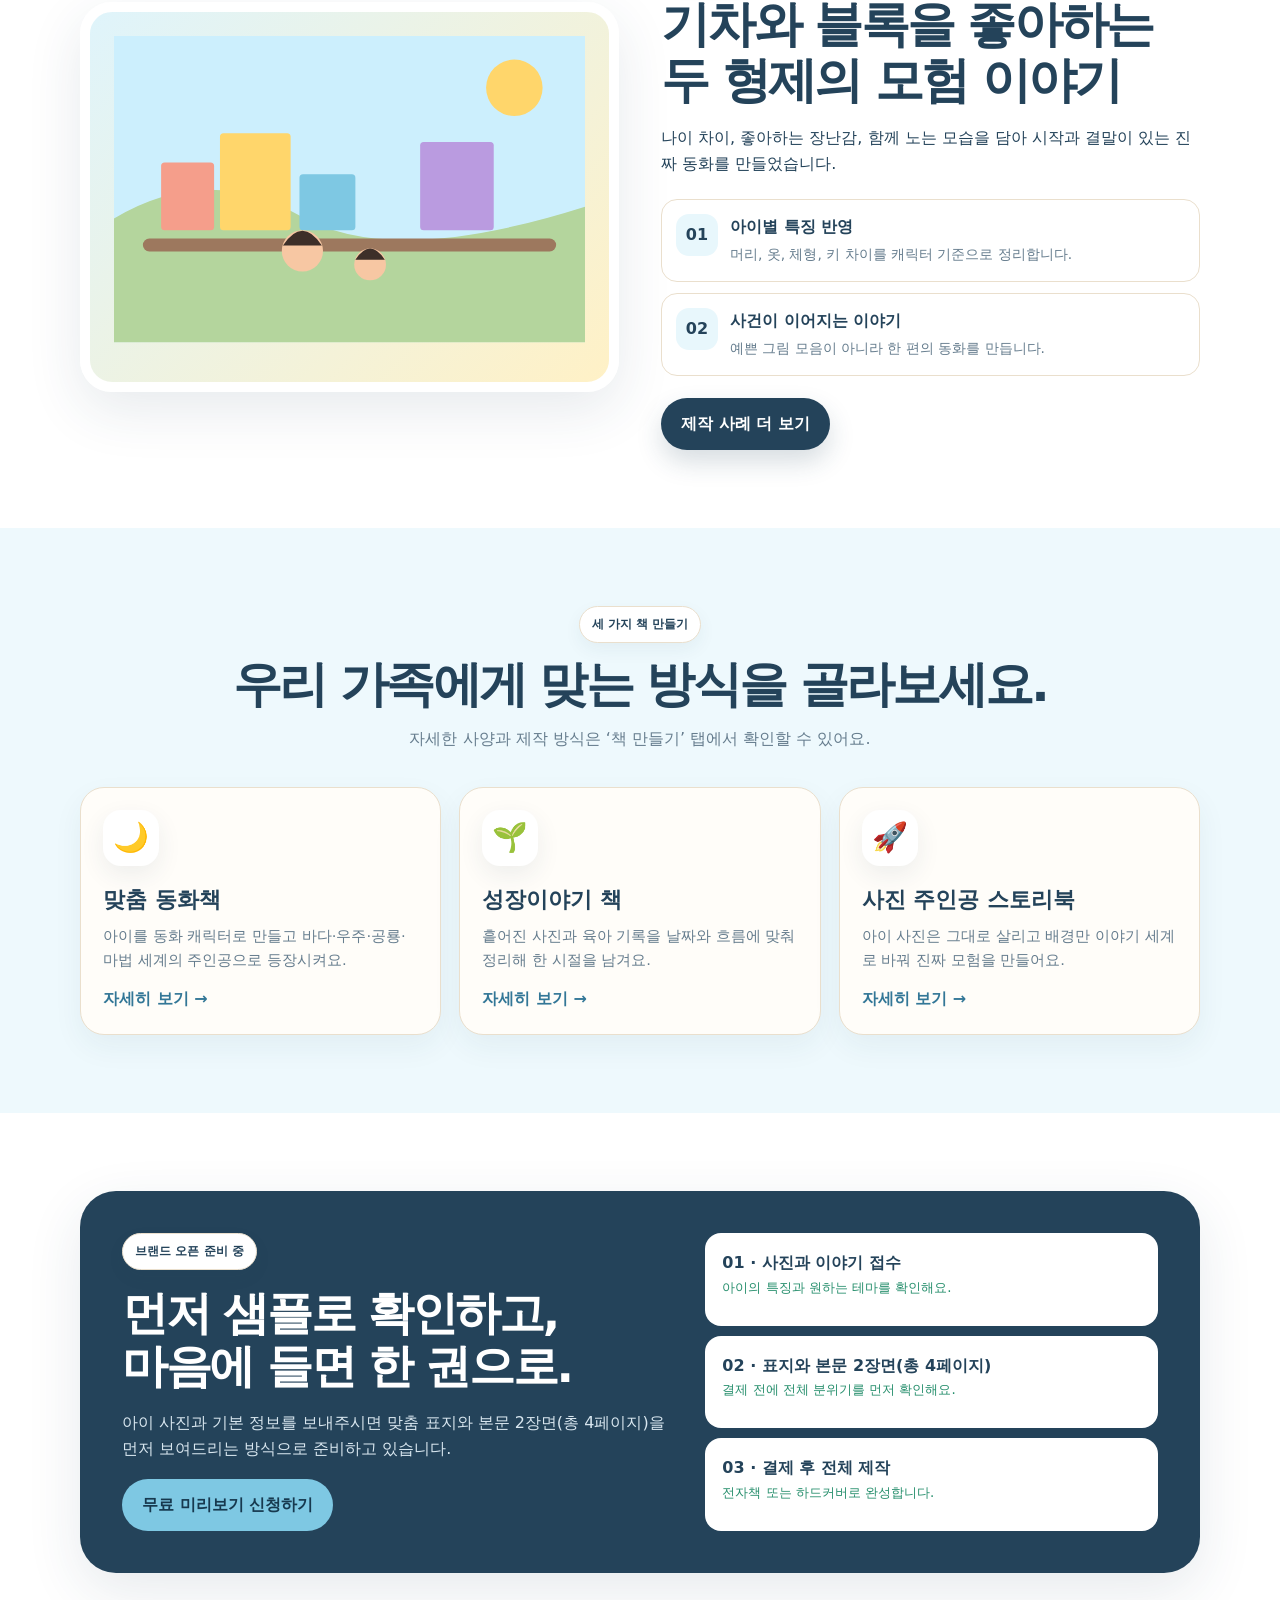
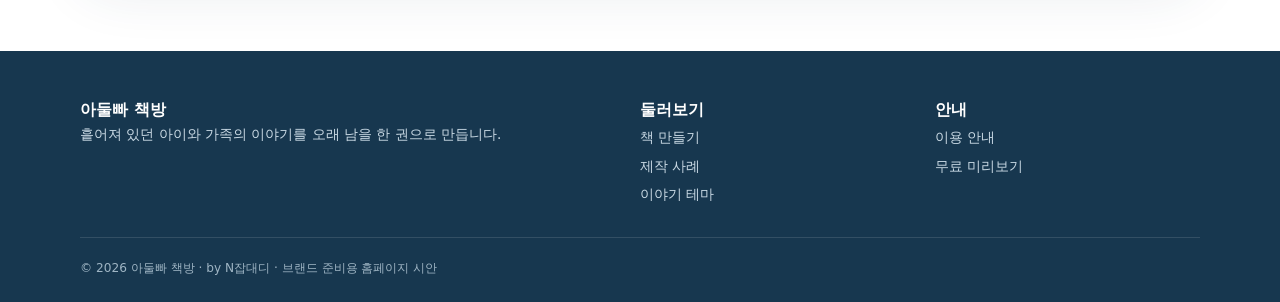
==== commit 726c4889: "Connect birthday template to homepage and navigation [site-v31]" ====
--- a/index.html
+++ b/index.html
@@ -1 +1 @@
-<!doctype html><html lang="ko"><head><meta charset="utf-8"><meta name="viewport" content="width=device-width,initial-scale=1"><meta name="description" content="아둘빠 책방 — 우리 아이 이야기를 한 권의 책으로 만듭니다."><title>아둘빠 책방</title><link rel="stylesheet" href="styles.css?v=12"><link rel="stylesheet" href="image-fixes-v30.css?v=30"></head><body><div class="notice">📚 <b>표지 + 본문 2장면 무료 확인</b> · eBook 오픈가 15,900원</div><header><div class="container nav"><a class="brand brand-original" href="index.html" aria-label="아둘빠 책방 홈"><span class="brand-art" aria-hidden="true"></span><span class="brand-lettering" aria-hidden="true"></span></a><nav class="navlinks"><a href="index.html">홈</a><a href="products.html">책 만들기</a><a href="stories.html">제작 사례</a><a href="themes.html">이야기 테마</a><a href="guide.html">이용 안내</a><a href="apply.html?mode=preview">무료 미리보기</a></nav><a class="btn btn-primary btn-small" href="apply.html?mode=preview">무료 미리보기</a><button class="menu" aria-label="메뉴 열기">☰</button></div></header><main><section class="hero"><div class="container hero-grid"><div><span class="eyebrow">✨ 사진 한 장으로 시작하는 우리 아이 책</span><h1 class="sales-title"><span class="desktop-title">우리 아이의 오늘이,<br><span class="highlight">오래 남을 한 권</span>의<br>이야기가 됩니다.</span><span class="mobile-title"><span>우리 아이의 오늘이,</span><span><span class="highlight">오래 남을 한 권</span>의</span><span>이야기가 됩니다.</span></span></h1><p class="lead">아이 사진으로 맞춤 표지와 본문 2장면(총 4페이지)을 먼저 확인하세요. 마음에 들면 전자책 또는 하드커버 실물책으로 전체 이야기를 완성합니다.</p><div class="hero-actions"><a class="btn btn-primary" href="apply.html?mode=preview">무료 미리보기 신청하기 <span class="hero-free-label">결제 전</span></a><a class="btn btn-soft" href="products.html#formats">가격과 구성 보기</a></div><div class="hero-price-summary"><strong>무료 미리보기 → 전체 시안 → 최종 승인 순서</strong><div class="hero-price-row"><b>eBook 오픈가 15,900원</b><i>·</i><b>하드커버 45,900원부터</b></div><small>eBook 정상가 18,900원 · 오픈 기념 첫 30건 예정 · 하드커버 추가 주문 시 실제 eBook 결제금액 전액 차감</small></div><div class="upgrade-mini"><strong>eBook으로 먼저 구매해도 손해 없어요.</strong><span>구매 후 60일 이내 같은 이야기의 하드커버 1권을 추가 주문하면 실제 결제한 eBook 금액을 전액 빼드립니다. PDF는 그대로 소장해요.</span></div><div class="hero-meta"><span><i>✓</i> 하드커버 실물 제작</span><span><i>✓</i> 아이 사진·이름 반영</span><span><i>✓</i> 본문 2장면(총 4페이지) 먼저 확인</span></div></div><div class="visual-card"><div class="float-note">두 형제의 취향으로 만든 첫 번째 책 ✨</div><div class="book-stage"><img class="book-cover real-book-cover" src="assets/rubiya-cover-v20.jpg?v=21" alt="루비야, 동화 속으로 데려다줘 책 표지"></div><div class="cover-caption"><strong>《루비야, 동화 속으로 데려다줘》</strong><small>기차와 블록을 좋아하는 두 형제의 실제 놀이에서 시작한 맞춤 동화</small></div></div></div></section><section class="trust-strip"><div class="container trust-grid"><div class="trust-item"><i>👀</i><div><b>결제 전에 먼저 확인</b><span>맞춤 표지와 본문 2장면(총 4페이지)을 보고 결정해요.</span></div></div><div class="trust-item"><i>💳</i><div><b>가격을 미리 공개</b><span>eBook 15,900원 · 하드커버 45,900원부터</span></div></div><div class="trust-item"><i>🔒</i><div><b>아이 사진은 제작에만</b><span>홍보 사용은 별도 동의 없이는 진행하지 않아요.</span></div></div></div></section><section class="home-preview-flow"><div class="container"><div class="preview-flow-head"><strong>우리 아이가 책 속에 들어간 모습부터 무료로 확인해보세요.</strong><span>맞춤 표지와 본문 2장면(총 4페이지)을 보고 마음에 들 때만 전체 전자책 또는 하드커버 제작을 선택합니다.</span></div><div class="preview-flow-grid"><div class="preview-flow-item"><em>01</em><b>사진과 정보 접수</b><small>아이 사진, 이름, 나이와 좋아하는 것을 알려주세요.</small></div><div class="preview-flow-item"><em>02</em><b>무료 미리보기</b><small>맞춤 표지와 본문 2장면, 총 4페이지를 먼저 확인해요.</small></div><div class="preview-flow-item"><em>03</em><b>상품 선택·결제</b><small>eBook 또는 하드커버 중 원하는 구성을 고릅니다.</small></div><div class="preview-flow-item"><em>04</em><b>전체 시안 확인</b><small>워터마크가 적용된 전체 책으로 이름과 내용을 확인해요.</small></div><div class="preview-flow-item"><em>05</em><b>최종 승인·전달</b><small>승인 후 원본 PDF를 받고, 실물책은 인쇄를 시작합니다.</small></div></div></div></section><section class="section conversion-proof"><div class="container proof-grid"><div class="proof-copy"><span class="eyebrow">실제 가족 이야기에서 시작</span><h2>이름만 바꾸는 책이 아니라,<br>우리 아이답게 만듭니다.</h2><p>기차와 블록을 좋아하는 두 형제의 실제 놀이를 바탕으로 첫 책을 만들었습니다. 아이가 좋아하는 것과 가족의 관계가 이야기의 사건과 선택에 들어갑니다.</p><div class="proof-points"><div class="proof-point"><i>01</i><div><b>아이별 특징을 먼저 정리</b><span>얼굴, 머리, 옷, 키 차이와 성격을 기준으로 잡습니다.</span></div></div><div class="proof-point"><i>02</i><div><b>처음과 끝이 있는 한 편의 동화</b><span>예쁜 이미지 모음이 아니라 사건이 이어지는 이야기를 만듭니다.</span></div></div><div class="proof-point"><i>03</i><div><b>PDF부터 실물책까지 같은 이야기</b><span>eBook 구매 뒤 실물책을 추가해도 결제금액을 차감합니다.</span></div></div></div><a class="btn btn-primary" href="stories.html">실제 제작 사례 보기</a><div class="mini-price-row"><span class="mini-price">eBook <strong>15,900원</strong></span><span class="mini-price">하드커버 <strong>45,900원부터</strong></span></div></div><div class="proof-book"><img src="assets/rubiya-cover-v20.jpg?v=28" alt="루비야 동화책 실제 제작 표지"></div></div></section><section class="section white"><div class="container sample"><div class="sample-art"><svg viewBox="0 0 800 520"><rect width="800" height="520" fill="#cceffd"/><circle cx="680" cy="88" r="48" fill="#ffd66b"/><path d="M0 310Q160 215 315 305T800 290V520H0Z" fill="#b4d59d"/><rect x="80" y="215" width="90" height="115" rx="6" fill="#f59e8b"/><rect x="180" y="165" width="120" height="165" rx="6" fill="#ffd66b"/><rect x="315" y="235" width="95" height="95" rx="6" fill="#7ec8e3"/><rect x="520" y="180" width="125" height="150" rx="6" fill="#ba9be0"/><path d="M60 355h680" stroke="#9d785e" stroke-width="22" stroke-linecap="round"/><circle cx="320" cy="365" r="35" fill="#f7c7a3"/><circle cx="435" cy="388" r="27" fill="#f7c7a3"/><path d="M287 356q33-50 66 0M410 380q25-38 50 0" fill="#3d2f29"/></svg></div><div><span class="eyebrow">실제 제작 사례</span><h2 style="font-size:clamp(2rem,3.8vw,3.5rem);line-height:1.15;letter-spacing:-.055em;margin:16px 0">기차와 블록을 좋아하는<br>두 형제의 모험 이야기</h2><p class="lead">나이 차이, 좋아하는 장난감, 함께 노는 모습을 담아 시작과 결말이 있는 진짜 동화를 만들었습니다.</p><div class="checks"><div class="check"><i>01</i><div><b>아이별 특징 반영</b><span>머리, 옷, 체형, 키 차이를 캐릭터 기준으로 정리합니다.</span></div></div><div class="check"><i>02</i><div><b>사건이 이어지는 이야기</b><span>예쁜 그림 모음이 아니라 한 편의 동화를 만듭니다.</span></div></div></div><a class="btn btn-primary" href="stories.html">제작 사례 더 보기</a></div></div></section><section class="section blue"><div class="container"><div class="head center"><span class="eyebrow">세 가지 책 만들기</span><h2>우리 가족에게 맞는 방식을 골라보세요.</h2><p>자세한 사양과 제작 방식은 ‘책 만들기’ 탭에서 확인할 수 있어요.</p></div><div class="quick-grid compact-quick-grid"><article class="quick-card"><div class="icon">🌙</div><h3>맞춤 동화책</h3><p>아이를 동화 캐릭터로 만들고 바다·우주·공룡·마법 세계의 주인공으로 등장시켜요.</p><a class="more" href="products.html#fairy">자세히 보기 →</a></article><article class="quick-card"><div class="icon">🌱</div><h3>성장이야기 책</h3><p>흩어진 사진과 육아 기록을 날짜와 흐름에 맞춰 정리해 한 시절을 남겨요.</p><a class="more" href="products.html#growth">자세히 보기 →</a></article><article class="quick-card"><div class="icon">🚀</div><h3>사진 주인공 스토리북</h3><p>아이 사진은 그대로 살리고 배경만 이야기 세계로 바꿔 진짜 모험을 만들어요.</p><a class="more" href="products.html#photo">자세히 보기 →</a></article></div></div></section><section class="section white"><div class="container cta-band"><div><span class="eyebrow">브랜드 오픈 준비 중</span><h2 style="font-size:clamp(2rem,3.6vw,3.4rem);line-height:1.15;letter-spacing:-.05em;margin:17px 0">먼저 샘플로 확인하고,<br>마음에 들면 한 권으로.</h2><p>아이 사진과 기본 정보를 보내주시면 맞춤 표지와 본문 2장면(총 4페이지)을 먼저 보여드리는 방식으로 준비하고 있습니다.</p><a class="btn btn-sky" href="apply.html?mode=preview">무료 미리보기 신청하기</a></div><div class="slots"><div class="slot open"><strong>01 · 사진과 이야기 접수</strong><small>아이의 특징과 원하는 테마를 확인해요.</small></div><div class="slot open"><strong>02 · 표지와 본문 2장면(총 4페이지)</strong><small>결제 전에 전체 분위기를 먼저 확인해요.</small></div><div class="slot open"><strong>03 · 결제 후 전체 제작</strong><small>전자책 또는 하드커버로 완성합니다.</small></div></div></div></section></main><footer><div class="container"><div class="footer-grid"><div><strong>아둘빠 책방</strong><p>흩어져 있던 아이와 가족의 이야기를 오래 남을 한 권으로 만듭니다.</p></div><div><strong>둘러보기</strong><a href="products.html">책 만들기</a><a href="stories.html">제작 사례</a><a href="themes.html">이야기 테마</a></div><div><strong>안내</strong><a href="guide.html">이용 안내</a><a href="apply.html?mode=preview">무료 미리보기</a></div></div><div class="copy">© <span data-year></span> 아둘빠 책방 · by N잡대디 · 브랜드 준비용 홈페이지 시안</div></div></footer><script src="script.js?v=30"></script><div class="mobile-cta"><div class="mobile-cta-copy"><b>우리 아이 책, 먼저 확인해보세요</b><small>맞춤 표지 + 본문 2장면(총 4페이지) · 결제 전</small></div><a class="btn" href="apply.html?mode=preview">무료 미리보기</a></div></body></html>+<!doctype html><html lang="ko"><head><meta charset="utf-8"><meta name="viewport" content="width=device-width,initial-scale=1"><meta name="description" content="아둘빠 책방 — 우리 아이 이야기를 한 권의 책으로 만듭니다."><title>아둘빠 책방</title><link rel="stylesheet" href="styles.css?v=12"><link rel="stylesheet" href="image-fixes-v30.css?v=30"></head><body><div class="notice">📚 <b>표지 + 본문 2장면 무료 확인</b> · eBook 오픈가 15,900원</div><header><div class="container nav"><a class="brand brand-original" href="index.html" aria-label="아둘빠 책방 홈"><span class="brand-art" aria-hidden="true"></span><span class="brand-lettering" aria-hidden="true"></span></a><nav class="navlinks"><a href="index.html">홈</a><a href="products.html">책 만들기</a><a href="template.html">기본형 만들기</a><a href="stories.html">제작 사례</a><a href="themes.html">이야기 테마</a><a href="guide.html">이용 안내</a><a href="apply.html?mode=preview">무료 미리보기</a></nav><a class="btn btn-primary btn-small" href="apply.html?mode=preview">무료 미리보기</a><button class="menu" aria-label="메뉴 열기">☰</button></div></header><main><section class="hero"><div class="container hero-grid"><div><span class="eyebrow">✨ 사진 한 장으로 시작하는 우리 아이 책</span><h1 class="sales-title"><span class="desktop-title">우리 아이의 오늘이,<br><span class="highlight">오래 남을 한 권</span>의<br>이야기가 됩니다.</span><span class="mobile-title"><span>우리 아이의 오늘이,</span><span><span class="highlight">오래 남을 한 권</span>의</span><span>이야기가 됩니다.</span></span></h1><p class="lead">아이 사진으로 맞춤 표지와 본문 2장면(총 4페이지)을 먼저 확인하세요. 마음에 들면 전자책 또는 하드커버 실물책으로 전체 이야기를 완성합니다.</p><div class="hero-actions"><a class="btn btn-primary" href="apply.html?mode=preview">무료 미리보기 신청하기 <span class="hero-free-label">결제 전</span></a><a class="btn btn-soft" href="products.html#formats">가격과 구성 보기</a></div><div class="hero-price-summary"><strong>무료 미리보기 → 전체 시안 → 최종 승인 순서</strong><div class="hero-price-row"><b>eBook 오픈가 15,900원</b><i>·</i><b>하드커버 45,900원부터</b></div><small>eBook 정상가 18,900원 · 오픈 기념 첫 30건 예정 · 하드커버 추가 주문 시 실제 eBook 결제금액 전액 차감</small></div><div class="upgrade-mini"><strong>eBook으로 먼저 구매해도 손해 없어요.</strong><span>구매 후 60일 이내 같은 이야기의 하드커버 1권을 추가 주문하면 실제 결제한 eBook 금액을 전액 빼드립니다. PDF는 그대로 소장해요.</span></div><div class="hero-meta"><span><i>✓</i> 하드커버 실물 제작</span><span><i>✓</i> 아이 사진·이름 반영</span><span><i>✓</i> 본문 2장면(총 4페이지) 먼저 확인</span></div></div><div class="visual-card"><div class="float-note">두 형제의 취향으로 만든 첫 번째 책 ✨</div><div class="book-stage"><img class="book-cover real-book-cover" src="assets/rubiya-cover-v20.jpg?v=21" alt="루비야, 동화 속으로 데려다줘 책 표지"></div><div class="cover-caption"><strong>《루비야, 동화 속으로 데려다줘》</strong><small>기차와 블록을 좋아하는 두 형제의 실제 놀이에서 시작한 맞춤 동화</small></div></div></div></section><section class="trust-strip"><div class="container trust-grid"><div class="trust-item"><i>👀</i><div><b>결제 전에 먼저 확인</b><span>맞춤 표지와 본문 2장면(총 4페이지)을 보고 결정해요.</span></div></div><div class="trust-item"><i>💳</i><div><b>가격을 미리 공개</b><span>eBook 15,900원 · 하드커버 45,900원부터</span></div></div><div class="trust-item"><i>🔒</i><div><b>아이 사진은 제작에만</b><span>홍보 사용은 별도 동의 없이는 진행하지 않아요.</span></div></div></div></section><section class="home-preview-flow"><div class="container"><div class="preview-flow-head"><strong>우리 아이가 책 속에 들어간 모습부터 무료로 확인해보세요.</strong><span>맞춤 표지와 본문 2장면(총 4페이지)을 보고 마음에 들 때만 전체 전자책 또는 하드커버 제작을 선택합니다.</span></div><div class="preview-flow-grid"><div class="preview-flow-item"><em>01</em><b>사진과 정보 접수</b><small>아이 사진, 이름, 나이와 좋아하는 것을 알려주세요.</small></div><div class="preview-flow-item"><em>02</em><b>무료 미리보기</b><small>맞춤 표지와 본문 2장면, 총 4페이지를 먼저 확인해요.</small></div><div class="preview-flow-item"><em>03</em><b>상품 선택·결제</b><small>eBook 또는 하드커버 중 원하는 구성을 고릅니다.</small></div><div class="preview-flow-item"><em>04</em><b>전체 시안 확인</b><small>워터마크가 적용된 전체 책으로 이름과 내용을 확인해요.</small></div><div class="preview-flow-item"><em>05</em><b>최종 승인·전달</b><small>승인 후 원본 PDF를 받고, 실물책은 인쇄를 시작합니다.</small></div></div></div></section><section class="section white"><div class="container"><div class="head center"><span class="eyebrow">기본형 1호 테스트</span><h2>이름과 몇 가지 선택만으로<br>생일열차 동화를 만들어보세요.</h2><p>현재는 결제 없이 작동 방식을 확인하는 테스트 버전입니다. 이름, 생일 표현, 좋아하는 세계와 마지막 메시지를 바꾸면 표지와 내지 24페이지가 즉시 달라집니다.</p></div><div class="cta-band"><div><span class="eyebrow">《○○에게 도착한 생일열차》</span><h2 style="font-size:clamp(2rem,3.6vw,3.2rem);line-height:1.15;letter-spacing:-.05em;margin:17px 0">우리 아이 이름으로<br>바로 만들어보는 기본형</h2><p>API 없이 고정 템플릿을 조합해 미리보기를 만들고, 브라우저의 PDF 저장 기능도 테스트할 수 있습니다.</p><a class="btn btn-sky" href="template.html">기본형 템플릿 체험하기</a></div><div class="slots"><div class="slot open"><strong>01 · 정보 선택</strong><small>이름·생일·테마·선물·메시지</small></div><div class="slot open"><strong>02 · 즉시 미리보기</strong><small>표지와 내지 24페이지 자동 반영</small></div><div class="slot open"><strong>03 · PDF 저장 테스트</strong><small>현재는 워터마크 기능 검증본</small></div></div></div></div></section><section class="section conversion-proof"><div class="container proof-grid"><div class="proof-copy"><span class="eyebrow">실제 가족 이야기에서 시작</span><h2>이름만 바꾸는 책이 아니라,<br>우리 아이답게 만듭니다.</h2><p>기차와 블록을 좋아하는 두 형제의 실제 놀이를 바탕으로 첫 책을 만들었습니다. 아이가 좋아하는 것과 가족의 관계가 이야기의 사건과 선택에 들어갑니다.</p><div class="proof-points"><div class="proof-point"><i>01</i><div><b>아이별 특징을 먼저 정리</b><span>얼굴, 머리, 옷, 키 차이와 성격을 기준으로 잡습니다.</span></div></div><div class="proof-point"><i>02</i><div><b>처음과 끝이 있는 한 편의 동화</b><span>예쁜 이미지 모음이 아니라 사건이 이어지는 이야기를 만듭니다.</span></div></div><div class="proof-point"><i>03</i><div><b>PDF부터 실물책까지 같은 이야기</b><span>eBook 구매 뒤 실물책을 추가해도 결제금액을 차감합니다.</span></div></div></div><a class="btn btn-primary" href="stories.html">실제 제작 사례 보기</a><div class="mini-price-row"><span class="mini-price">eBook <strong>15,900원</strong></span><span class="mini-price">하드커버 <strong>45,900원부터</strong></span></div></div><div class="proof-book"><img src="assets/rubiya-cover-v20.jpg?v=28" alt="루비야 동화책 실제 제작 표지"></div></div></section><section class="section white"><div class="container sample"><div class="sample-art"><svg viewBox="0 0 800 520"><rect width="800" height="520" fill="#cceffd"/><circle cx="680" cy="88" r="48" fill="#ffd66b"/><path d="M0 310Q160 215 315 305T800 290V520H0Z" fill="#b4d59d"/><rect x="80" y="215" width="90" height="115" rx="6" fill="#f59e8b"/><rect x="180" y="165" width="120" height="165" rx="6" fill="#ffd66b"/><rect x="315" y="235" width="95" height="95" rx="6" fill="#7ec8e3"/><rect x="520" y="180" width="125" height="150" rx="6" fill="#ba9be0"/><path d="M60 355h680" stroke="#9d785e" stroke-width="22" stroke-linecap="round"/><circle cx="320" cy="365" r="35" fill="#f7c7a3"/><circle cx="435" cy="388" r="27" fill="#f7c7a3"/><path d="M287 356q33-50 66 0M410 380q25-38 50 0" fill="#3d2f29"/></svg></div><div><span class="eyebrow">실제 제작 사례</span><h2 style="font-size:clamp(2rem,3.8vw,3.5rem);line-height:1.15;letter-spacing:-.055em;margin:16px 0">기차와 블록을 좋아하는<br>두 형제의 모험 이야기</h2><p class="lead">나이 차이, 좋아하는 장난감, 함께 노는 모습을 담아 시작과 결말이 있는 진짜 동화를 만들었습니다.</p><div class="checks"><div class="check"><i>01</i><div><b>아이별 특징 반영</b><span>머리, 옷, 체형, 키 차이를 캐릭터 기준으로 정리합니다.</span></div></div><div class="check"><i>02</i><div><b>사건이 이어지는 이야기</b><span>예쁜 그림 모음이 아니라 한 편의 동화를 만듭니다.</span></div></div></div><a class="btn btn-primary" href="stories.html">제작 사례 더 보기</a></div></div></section><section class="section blue"><div class="container"><div class="head center"><span class="eyebrow">세 가지 책 만들기</span><h2>우리 가족에게 맞는 방식을 골라보세요.</h2><p>자세한 사양과 제작 방식은 ‘책 만들기’ 탭에서 확인할 수 있어요.</p></div><div class="quick-grid compact-quick-grid"><article class="quick-card"><div class="icon">🌙</div><h3>맞춤 동화책</h3><p>아이를 동화 캐릭터로 만들고 바다·우주·공룡·마법 세계의 주인공으로 등장시켜요.</p><a class="more" href="products.html#fairy">자세히 보기 →</a></article><article class="quick-card"><div class="icon">🌱</div><h3>성장이야기 책</h3><p>흩어진 사진과 육아 기록을 날짜와 흐름에 맞춰 정리해 한 시절을 남겨요.</p><a class="more" href="products.html#growth">자세히 보기 →</a></article><article class="quick-card"><div class="icon">🚀</div><h3>사진 주인공 스토리북</h3><p>아이 사진은 그대로 살리고 배경만 이야기 세계로 바꿔 진짜 모험을 만들어요.</p><a class="more" href="products.html#photo">자세히 보기 →</a></article></div></div></section><section class="section white"><div class="container cta-band"><div><span class="eyebrow">브랜드 오픈 준비 중</span><h2 style="font-size:clamp(2rem,3.6vw,3.4rem);line-height:1.15;letter-spacing:-.05em;margin:17px 0">먼저 샘플로 확인하고,<br>마음에 들면 한 권으로.</h2><p>아이 사진과 기본 정보를 보내주시면 맞춤 표지와 본문 2장면(총 4페이지)을 먼저 보여드리는 방식으로 준비하고 있습니다.</p><a class="btn btn-sky" href="apply.html?mode=preview">무료 미리보기 신청하기</a></div><div class="slots"><div class="slot open"><strong>01 · 사진과 이야기 접수</strong><small>아이의 특징과 원하는 테마를 확인해요.</small></div><div class="slot open"><strong>02 · 표지와 본문 2장면(총 4페이지)</strong><small>결제 전에 전체 분위기를 먼저 확인해요.</small></div><div class="slot open"><strong>03 · 결제 후 전체 제작</strong><small>전자책 또는 하드커버로 완성합니다.</small></div></div></div></section></main><footer><div class="container"><div class="footer-grid"><div><strong>아둘빠 책방</strong><p>흩어져 있던 아이와 가족의 이야기를 오래 남을 한 권으로 만듭니다.</p></div><div><strong>둘러보기</strong><a href="products.html">책 만들기</a><a href="stories.html">제작 사례</a><a href="themes.html">이야기 테마</a></div><div><strong>안내</strong><a href="guide.html">이용 안내</a><a href="apply.html?mode=preview">무료 미리보기</a></div></div><div class="copy">© <span data-year></span> 아둘빠 책방 · by N잡대디 · 브랜드 준비용 홈페이지 시안</div></div></footer><script src="script.js?v=30"></script><div class="mobile-cta"><div class="mobile-cta-copy"><b>우리 아이 책, 먼저 확인해보세요</b><small>맞춤 표지 + 본문 2장면(총 4페이지) · 결제 전</small></div><a class="btn" href="apply.html?mode=preview">무료 미리보기</a></div></body></html>
